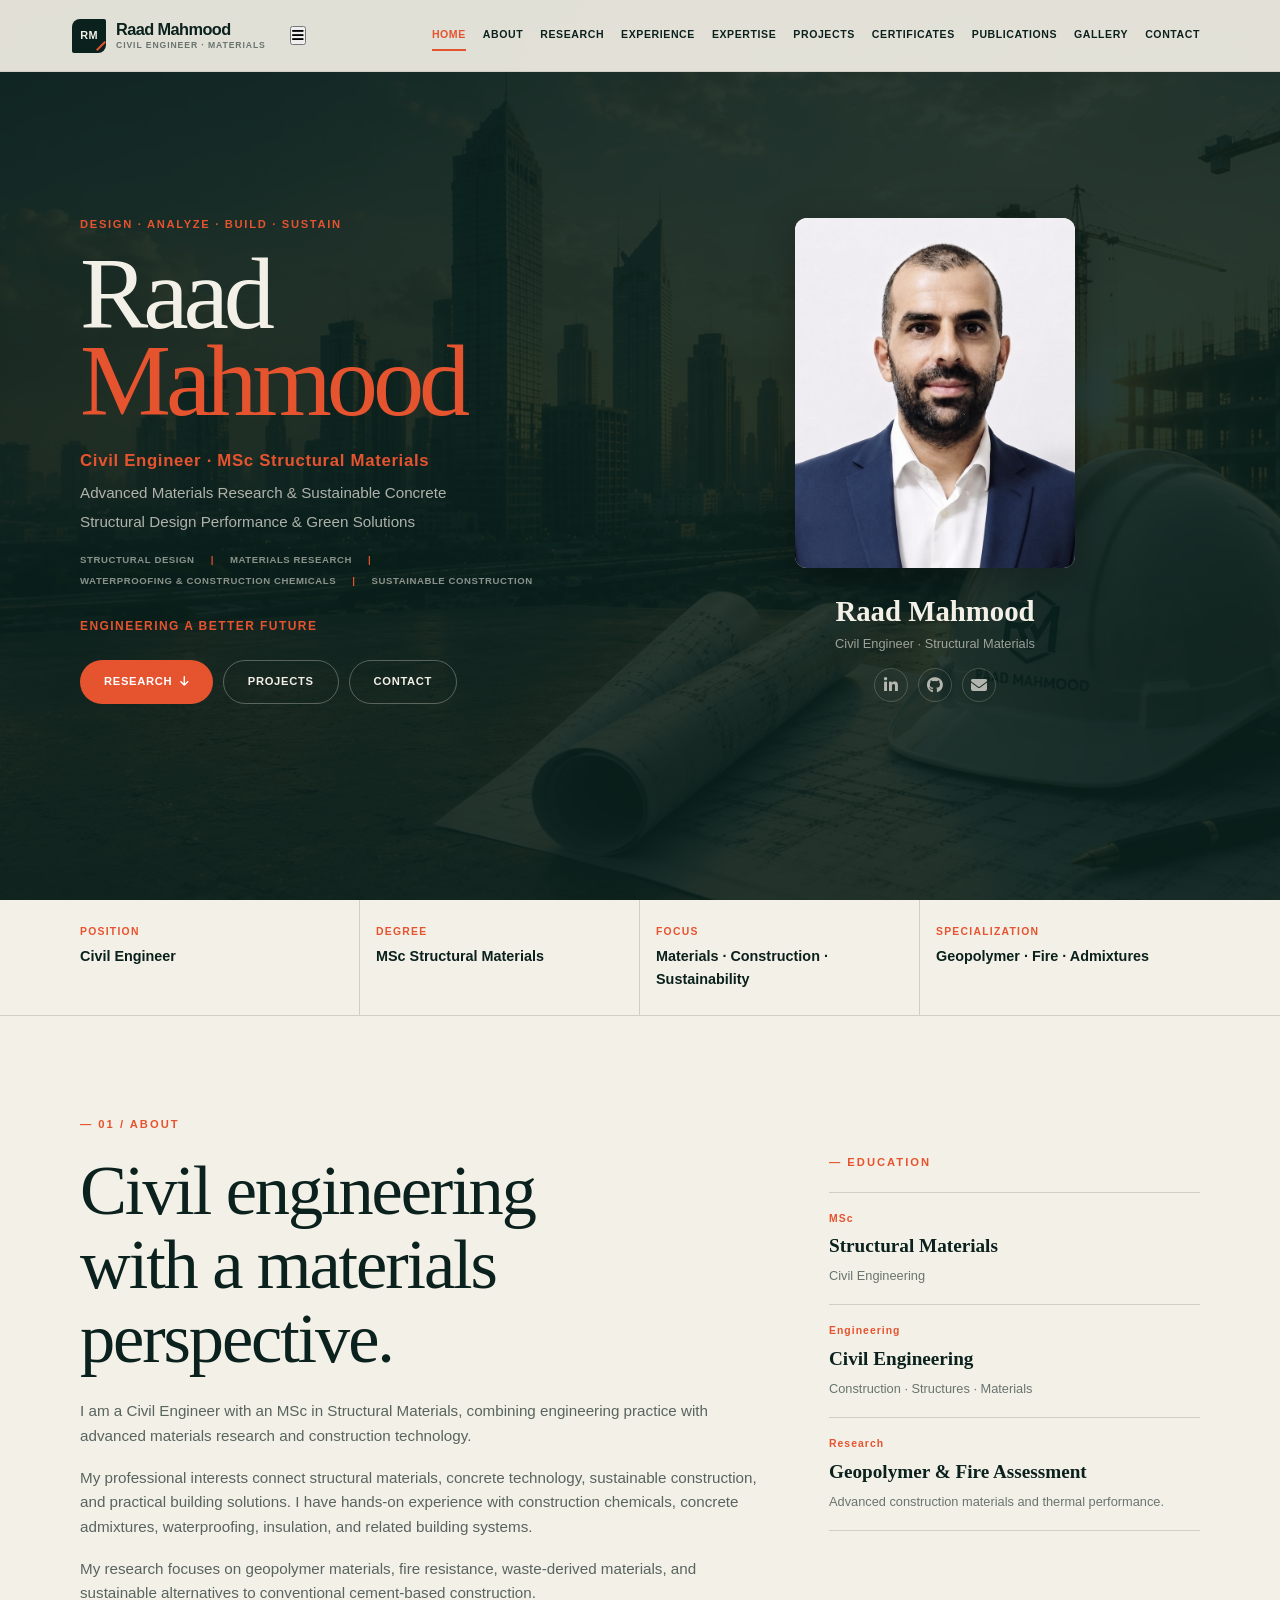
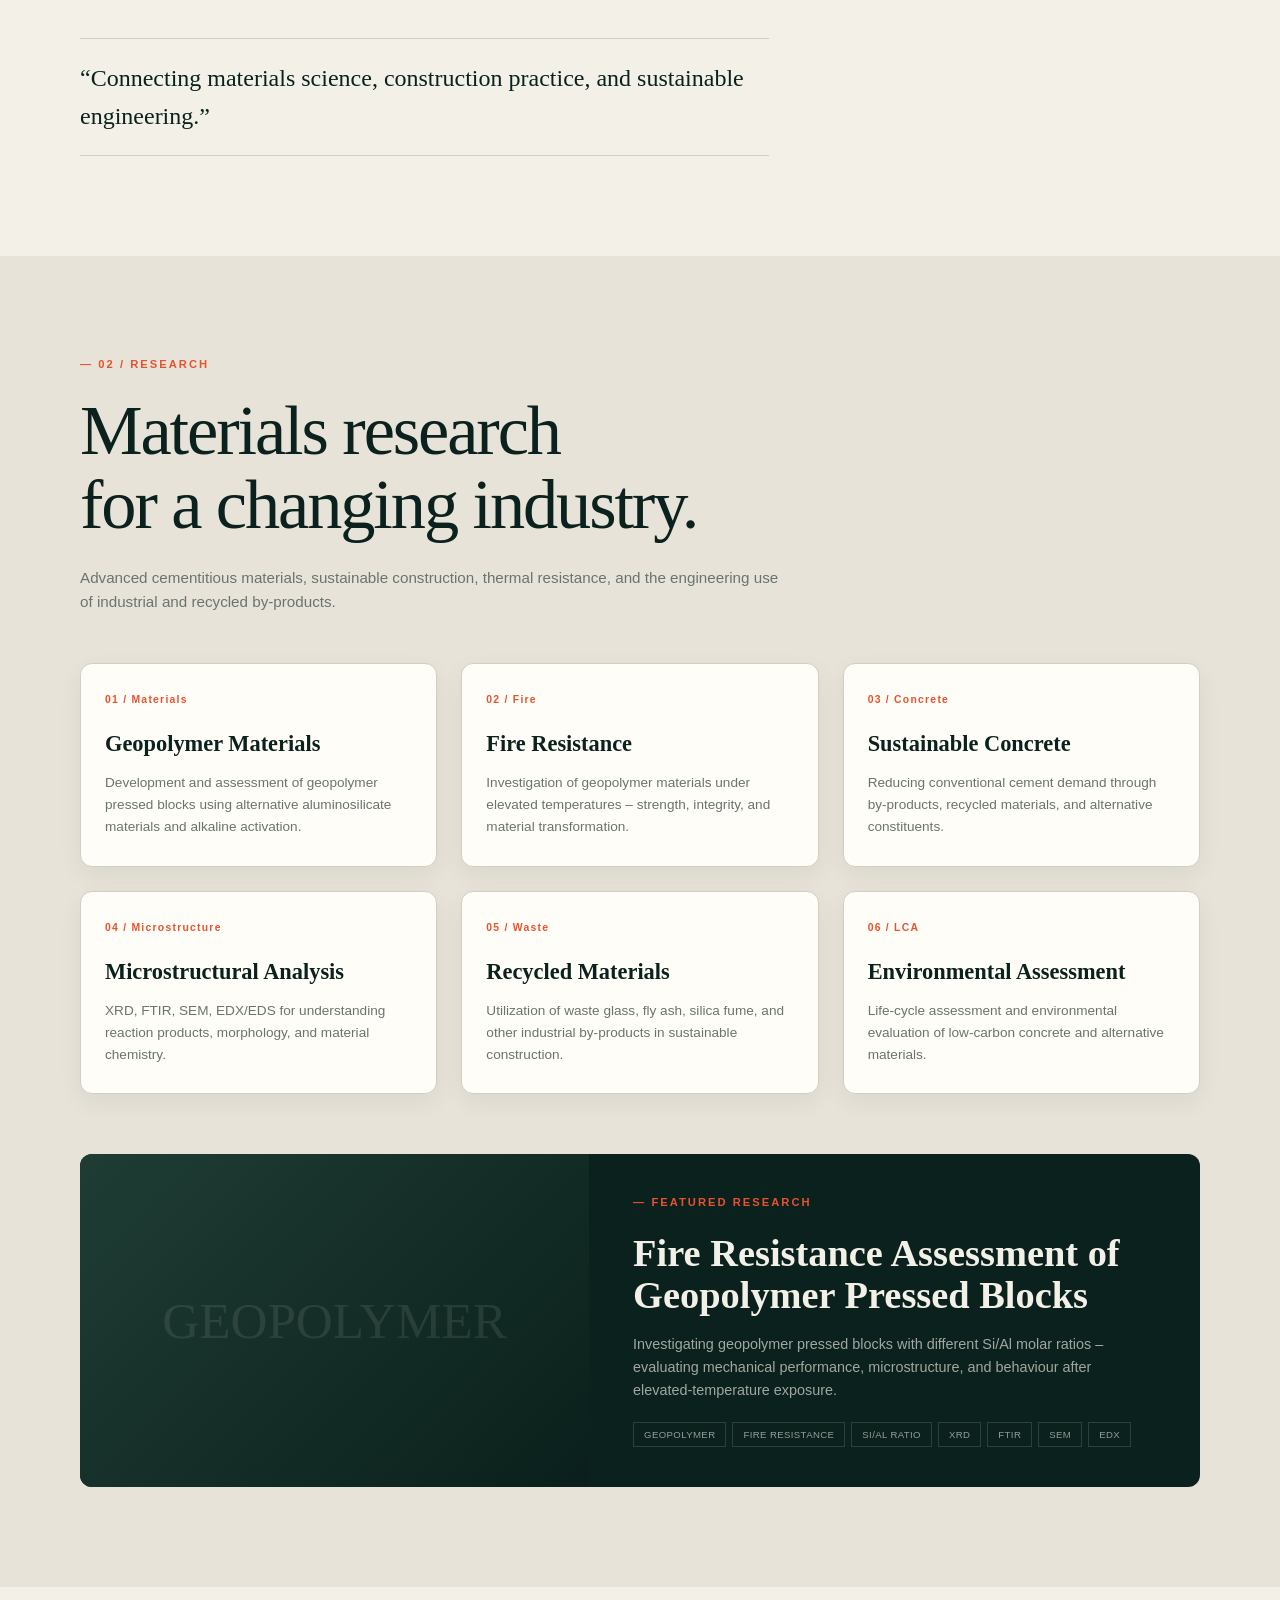
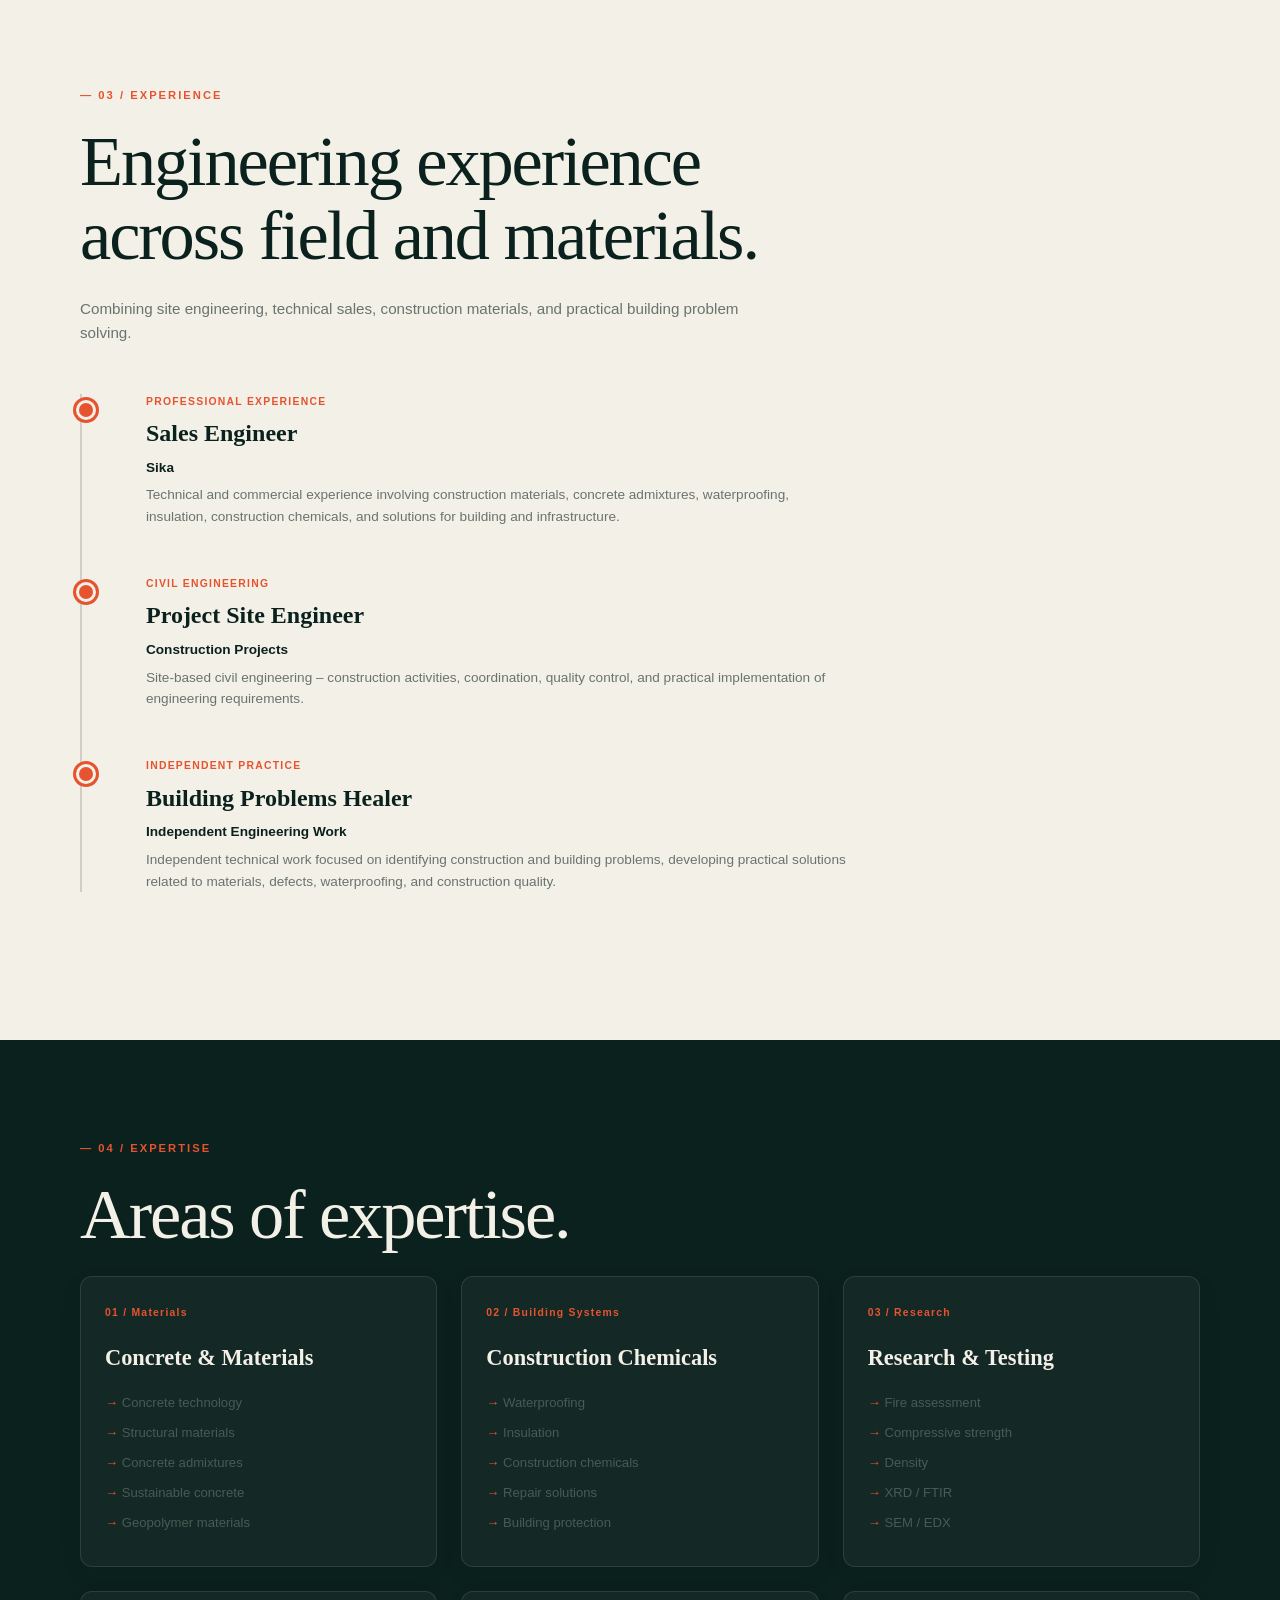
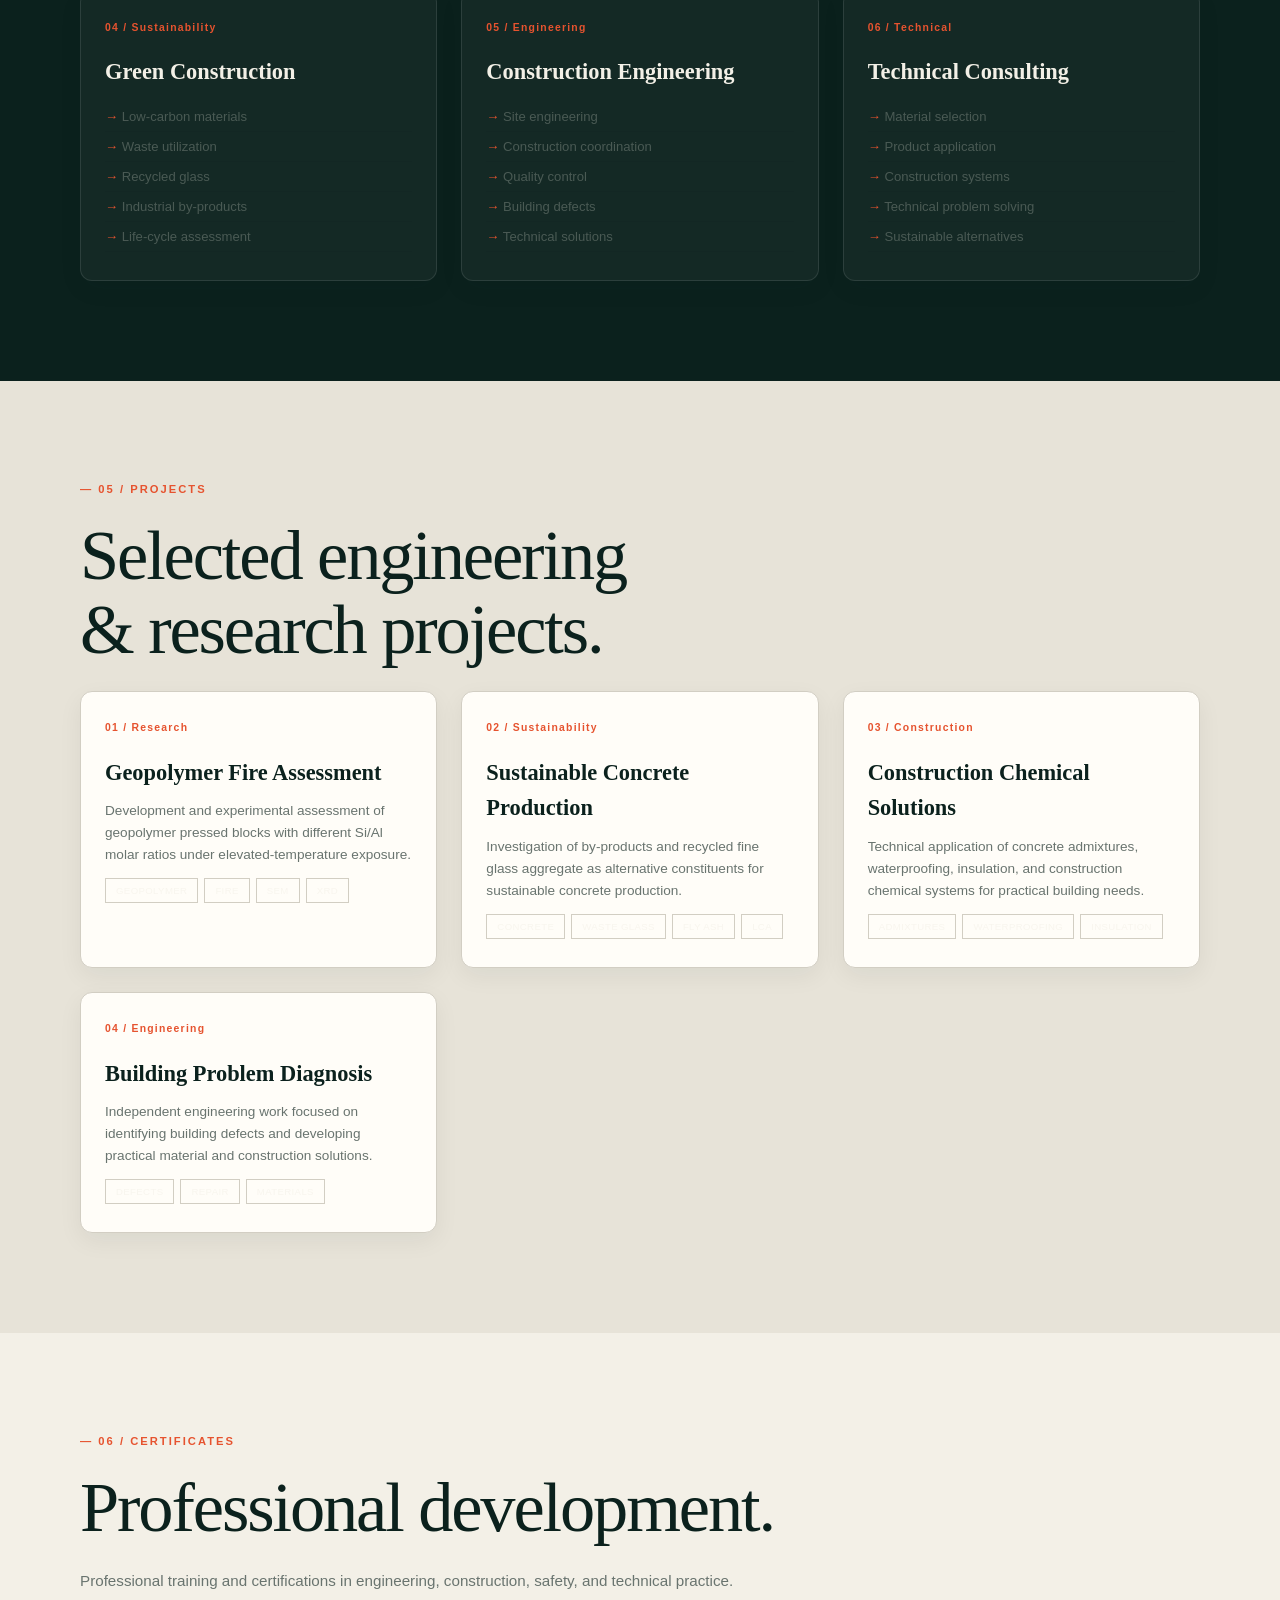
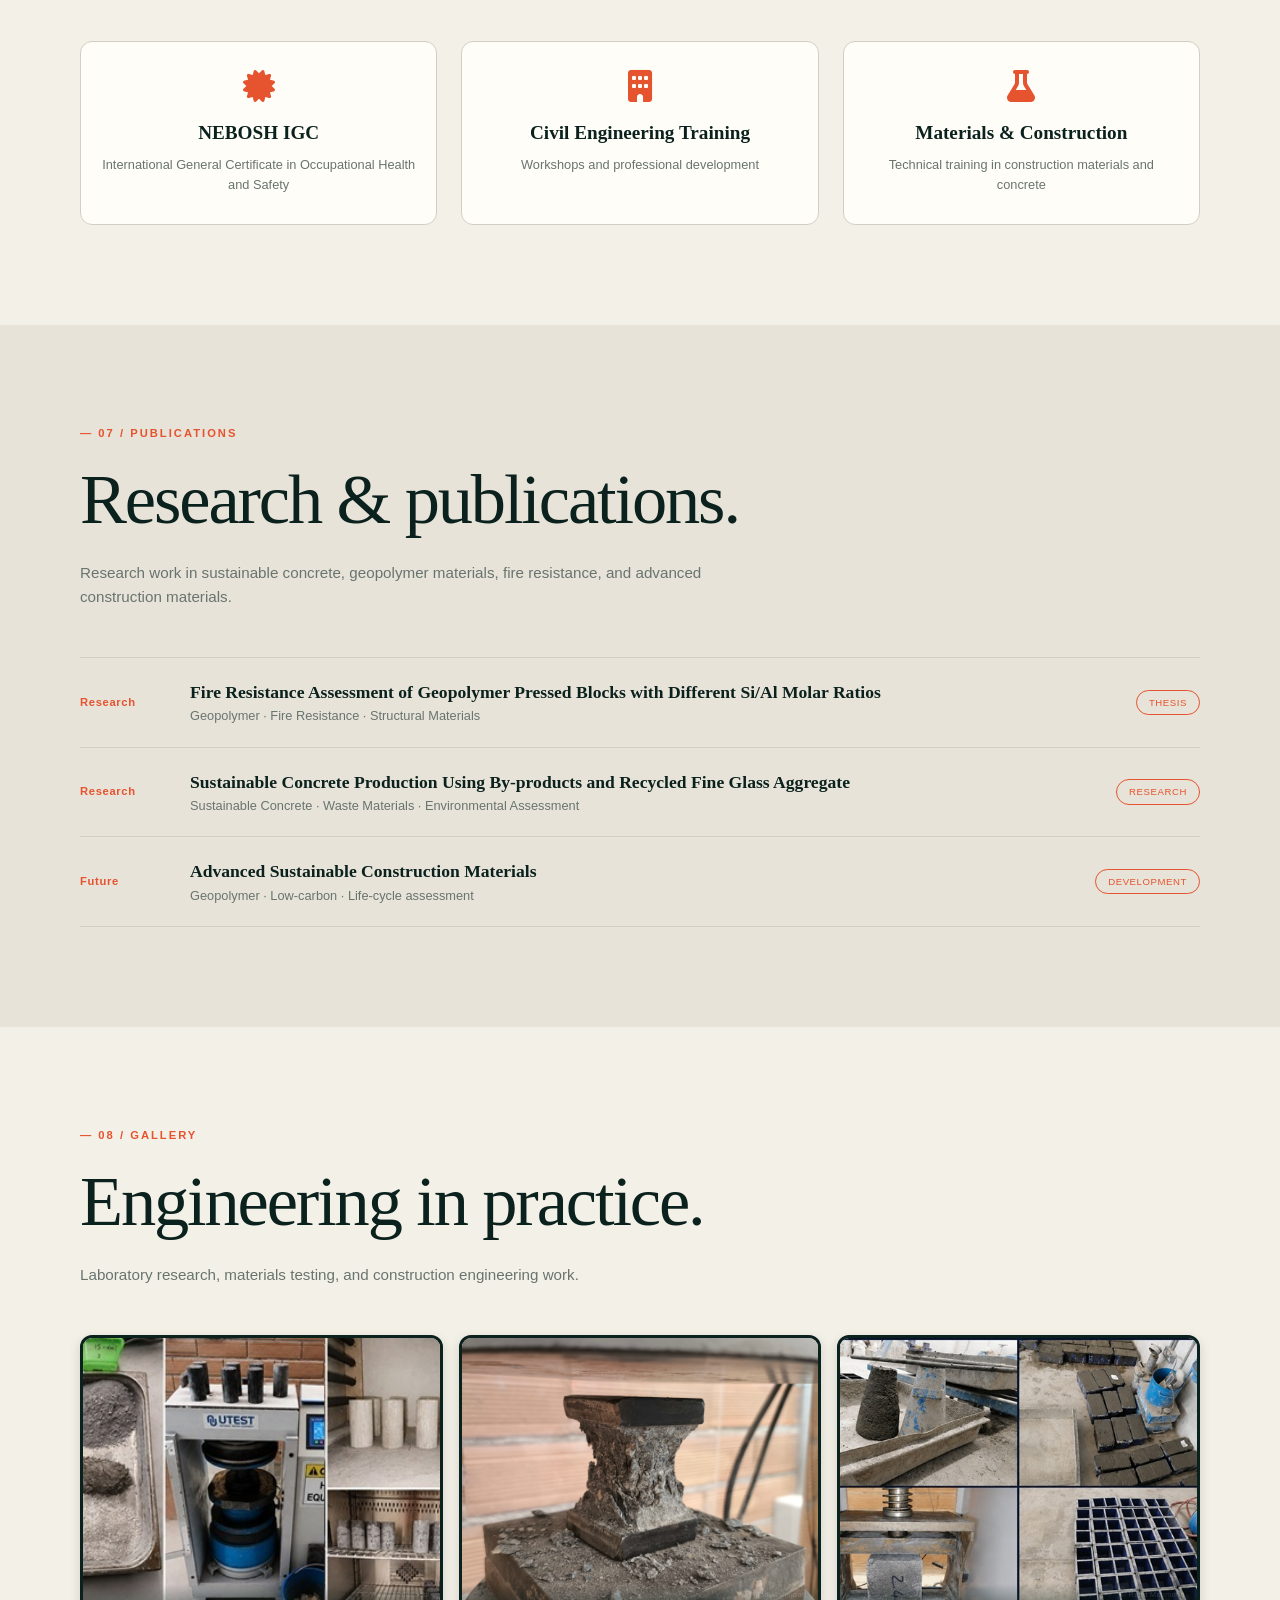
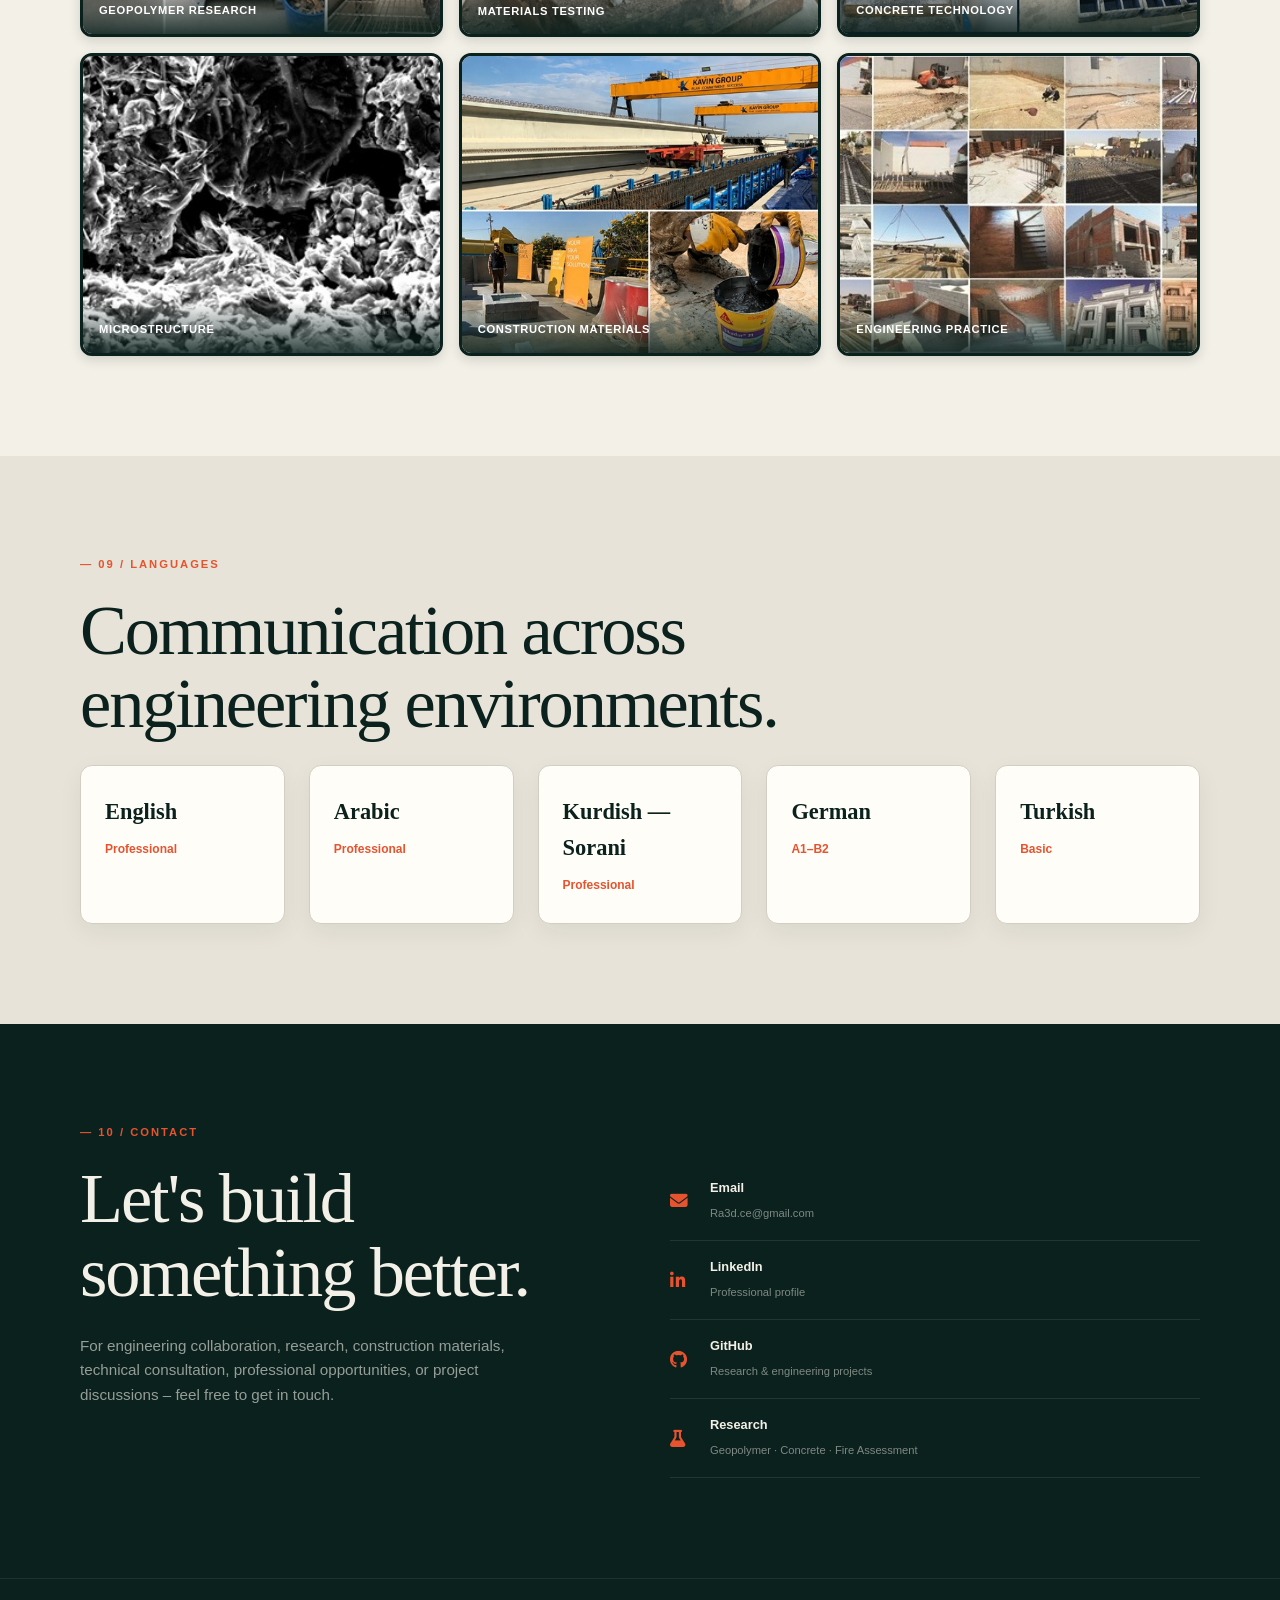
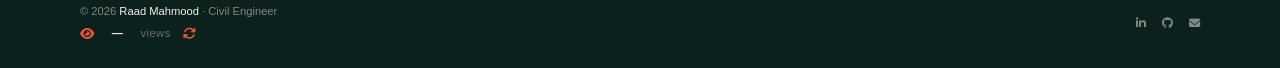
==== index.html @ 9ce0f965 "Update index.html" ====
<!DOCTYPE html>
<html lang="en">
<head>
    <meta charset="UTF-8" />
    <meta name="viewport" content="width=device-width, initial-scale=1.0" />
    <title>Raad Mahmood · Civil Engineer & Materials Specialist</title>
    <meta name="description" content="Raad Mahmood – Civil Engineer, MSc Structural Materials, specialising in geopolymer fire assessment, concrete admixtures, waterproofing, insulation, construction chemicals, and sustainable concrete." />
    <link rel="stylesheet" href="https://cdnjs.cloudflare.com/ajax/libs/font-awesome/6.5.2/css/all.min.css" />

    <style>
        /* ===== VARIABLES (same palette) ===== */
        :root {
            --cream: #f3f0e7;
            --cream-dark: #e7e3d8;
            --green: #0b211d;
            --green-light: #15322c;
            --orange: #e6532f;
            --orange-dark: #c94122;
            --black: #17221f;
            --muted: #69746f;
            --line: #d2cec3;
            --white: #fffdf8;
            --max-width: 1120px;
            --radius: 12px;
            --shadow: 0 8px 24px rgba(11, 33, 29, 0.06);
        }

        /* ===== RESET & BASE ===== */
        * {
            margin: 0;
            padding: 0;
            box-sizing: border-box;
        }
        html {
            scroll-behavior: smooth;
        }
        body {
            font-family: "Century Gothic", "Trebuchet MS", Arial, sans-serif;
            background: var(--cream);
            color: var(--black);
            line-height: 1.6;
        }
        a {
            color: inherit;
            text-decoration: none;
        }
        img {
            max-width: 100%;
            display: block;
        }
        ::selection {
            background: var(--orange);
            color: white;
        }

        .container {
            width: min(var(--max-width), calc(100% - 40px));
            margin: 0 auto;
        }

        /* ===== IMAGE PROTECTION ===== */
        img {
            -webkit-user-drag: none;
            user-drag: none;
            -webkit-user-select: none;
            user-select: none;
            pointer-events: none;
        }

        .gallery-item img,
        .profile-image img,
        .hero::after {
            pointer-events: none;
            -webkit-user-drag: none;
            user-drag: none;
        }

        /* Subtle copyright watermark on gallery images */
        .gallery-item::after {
            content: "© Raad Mahmood";
            position: absolute;
            bottom: 34px;
            right: 12px;
            font-size: 0.45rem;
            color: rgba(255, 255, 255, 0.25);
            pointer-events: none;
            letter-spacing: 0.06em;
            text-shadow: 0 1px 4px rgba(0, 0, 0, 0.3);
            opacity: 0.6;
            z-index: 2;
        }

        /* ===== HEADER ===== */
        header {
            position: fixed;
            top: 0;
            left: 0;
            right: 0;
            height: 72px;
            background: rgba(243, 240, 231, 0.92);
            backdrop-filter: blur(12px);
            border-bottom: 1px solid var(--line);
            z-index: 1000;
            display: flex;
            align-items: center;
        }
        .nav {
            display: flex;
            align-items: center;
            justify-content: space-between;
        }
        /* ===== HEADER BRAND ===== */
        .logo {
            display: flex;
            align-items: center;
            gap: 10px;
            flex: 0 0 210px;
            width: 210px;
            transform: translateX(-8px);
            font-weight: 700;
            color: var(--green);
        }

        .logo-mark {
            width: 34px;
            height: 34px;
            flex: 0 0 34px;
            background: var(--green);
            color: var(--cream);
            display: flex;
            align-items: center;
            justify-content: center;
            font-size: 0.68rem;
            font-weight: 700;
            letter-spacing: 0.02em;
            border-radius: 8px 2px 8px 2px;
            position: relative;
            overflow: hidden;
        }

        .logo-mark::after {
            content: "";
            position: absolute;
            width: 12px;
            height: 2px;
            background: var(--orange);
            right: -1px;
            bottom: 6px;
            transform: rotate(-45deg);
        }

        .logo-text {
            display: block;
            min-width: 0;
            line-height: 1.15;
        }

        .logo-name {
            font-family: "Century Gothic", "Trebuchet MS", Arial, sans-serif;
            font-size: 1.02rem;
            font-weight: 700;
            letter-spacing: -0.035em;
            white-space: nowrap;
        }

        .logo-role {
            display: block;
            margin-top: 2px;
            font-size: 0.54rem;
            letter-spacing: 0.105em;
            text-transform: uppercase;
            color: var(--muted);
            font-weight: 600;
            white-space: nowrap;
        }

        .nav-links {
            display: flex;
            align-items: center;
            justify-content: flex-end;
            gap: 17px;
            flex: 1;
            min-width: 0;
        }

        .nav-links a {
            font-size: 0.66rem;
            font-weight: 700;
            letter-spacing: 0.055em;
            text-transform: uppercase;
            color: var(--green);
            padding: 6px 0;
            border-bottom: 2px solid transparent;
            transition: color 0.2s, border-color 0.2s;
            white-space: nowrap;
        }

        .nav-links a:hover,
        .nav-links a.active {
            color: var(--orange);
            border-bottom-color: var(--orange);
        }

        @media (max-width: 1100px) and (min-width: 921px) {
            .logo {
                flex-basis: 185px;
                width: 185px;
            }

            .nav-links {
                gap: 13px;
            }

            .nav-links a {
                font-size: 0.60rem;
                letter-spacing: 0.045em;
            }
        }

        /* ===== SECTIONS ===== */
        section {
            padding: 100px 0;
        }
        .section-label {
            color: var(--orange);
            font-size: 0.7rem;
            font-weight: 700;
            letter-spacing: 0.18em;
            text-transform: uppercase;
            margin-bottom: 20px;
        }
        .section-label::before {
            content: "— ";
        }
        .section-title {
            font-family: Georgia, "Times New Roman", serif;
            font-size: clamp(2.8rem, 5.5vw, 5.2rem);
            line-height: 1.05;
            letter-spacing: -0.03em;
            font-weight: 500;
            color: var(--green);
            margin-bottom: 24px;
        }
        .section-description {
            max-width: 700px;
            color: var(--muted);
            font-size: 0.95rem;
            margin-bottom: 48px;
        }

        /* ===== HERO ===== */
        .hero {
            min-height: 100vh;
            padding-top: 120px;
            background: var(--green);
            color: var(--cream);
            display: flex;
            align-items: center;
            position: relative;
            overflow: hidden;
        }
        .hero::after {
            content: "";
            position: absolute;
            inset: 0;
            background: url('images/hero-bg.jpg') center/cover no-repeat;
            opacity: 0.12;
            pointer-events: none;
        }
        .hero-grid {
            display: grid;
            grid-template-columns: 1fr 1fr;
            gap: 60px;
            align-items: center;
            position: relative;
            z-index: 2;
        }
        .hero-content h1 {
            font-family: Georgia, "Times New Roman", serif;
            font-size: clamp(3.6rem, 8vw, 7.2rem);
            line-height: 0.9;
            letter-spacing: -0.05em;
            font-weight: 500;
            color: var(--cream);
            margin-bottom: 24px;
        }
        .hero-content h1 span {
            color: var(--orange);
        }
        .hero-sub {
            font-size: 0.8rem;
            font-weight: 700;
            letter-spacing: 0.12em;
            text-transform: uppercase;
            color: var(--orange);
            margin-bottom: 16px;
        }
        .hero-description {
            max-width: 560px;
            color: rgba(243, 240, 231, 0.7);
            font-size: 0.95rem;
            margin-bottom: 32px;
        }
        .hero-buttons {
            display: flex;
            flex-wrap: wrap;
            gap: 10px;
        }
        .btn {
            display: inline-flex;
            align-items: center;
            gap: 8px;
            padding: 12px 24px;
            font-size: 0.7rem;
            font-weight: 700;
            letter-spacing: 0.06em;
            text-transform: uppercase;
            border-radius: 40px;
            transition: 0.25s;
            cursor: pointer;
        }
        .btn-primary {
            background: var(--orange);
            color: white;
        }
        .btn-primary:hover {
            background: var(--orange-dark);
            transform: translateY(-3px);
        }
        .btn-outline {
            border: 1px solid rgba(243, 240, 231, 0.3);
            color: var(--cream);
        }
        .btn-outline:hover {
            border-color: var(--orange);
            color: var(--orange);
        }

        .hero-profile {
            display: flex;
            flex-direction: column;
            align-items: center;
            text-align: center;
        }
        .profile-image {
            width: 100%;
            max-width: 280px;
            aspect-ratio: 4 / 5;
            background: var(--cream-dark);
            border-radius: var(--radius);
            overflow: hidden;
            margin-bottom: 20px;
            box-shadow: 0 12px 40px rgba(0, 0, 0, 0.3);
        }
        .profile-image img {
            width: 100%;
            height: 100%;
            object-fit: cover;
            filter: grayscale(40%);
            transition: 0.4s;
        }
        .profile-image img:hover {
            filter: grayscale(0%);
        }
        .hero-profile h3 {
            font-family: Georgia, "Times New Roman", serif;
            font-size: 1.8rem;
            color: var(--cream);
        }
        .hero-profile p {
            color: rgba(243, 240, 231, 0.6);
            font-size: 0.8rem;
        }
        .social-icons {
            display: flex;
            gap: 10px;
            margin-top: 14px;
        }
        .social-icons a {
            display: flex;
            align-items: center;
            justify-content: center;
            width: 34px;
            height: 34px;
            border: 1px solid rgba(243, 240, 231, 0.2);
            border-radius: 50%;
            color: rgba(243, 240, 231, 0.7);
            transition: 0.2s;
        }
        .social-icons a:hover {
            border-color: var(--orange);
            color: var(--orange);
        }

        /* ===== INFO STRIP ===== */
        .info-strip {
            padding: 0;
            background: var(--cream);
            border-bottom: 1px solid var(--line);
        }
        .info-grid {
            display: grid;
            grid-template-columns: repeat(4, 1fr);
        }
        .info-item {
            padding: 24px 16px;
            border-right: 1px solid var(--line);
        }
        .info-item:last-child {
            border-right: none;
        }
        .info-item:first-child {
            padding-left: 0;
        }
        .info-label {
            color: var(--orange);
            font-size: 0.65rem;
            font-weight: 700;
            letter-spacing: 0.12em;
            text-transform: uppercase;
            margin-bottom: 4px;
        }
        .info-value {
            font-weight: 600;
            font-size: 0.9rem;
            color: var(--green);
        }

        /* ===== ABOUT ===== */
        #about {
            background: var(--cream);
        }
        .about-grid {
            display: grid;
            grid-template-columns: 1.3fr 0.7fr;
            gap: 60px;
        }
        .about-text p {
            color: #58645f;
            font-size: 0.95rem;
            margin-bottom: 18px;
        }
        .about-highlight {
            margin-top: 32px;
            padding: 20px 0;
            border-top: 1px solid var(--line);
            border-bottom: 1px solid var(--line);
            font-family: Georgia, "Times New Roman", serif;
            font-size: 1.5rem;
            color: var(--green);
        }
        .education-item {
            padding: 18px 0;
            border-top: 1px solid var(--line);
        }
        .education-item:last-child {
            border-bottom: 1px solid var(--line);
        }
        .education-year {
            color: var(--orange);
            font-size: 0.65rem;
            font-weight: 700;
            letter-spacing: 0.1em;
        }
        .education-item h3 {
            font-family: Georgia, "Times New Roman", serif;
            color: var(--green);
            font-size: 1.2rem;
            margin: 4px 0;
        }
        .education-item p {
            color: var(--muted);
            font-size: 0.8rem;
        }

        /* ===== CARDS (for research, expertise, etc.) ===== */
        .card-grid {
            display: grid;
            grid-template-columns: repeat(auto-fit, minmax(280px, 1fr));
            gap: 24px;
        }
        .card {
            background: var(--white);
            border-radius: var(--radius);
            padding: 28px 24px;
            border: 1px solid var(--line);
            transition: 0.25s;
            box-shadow: var(--shadow);
        }
        .card:hover {
            transform: translateY(-6px);
            box-shadow: 0 16px 40px rgba(11, 33, 29, 0.08);
        }
        .card .number {
            color: var(--orange);
            font-size: 0.65rem;
            font-weight: 700;
            letter-spacing: 0.12em;
            margin-bottom: 18px;
        }
        .card h3 {
            font-family: Georgia, "Times New Roman", serif;
            color: var(--green);
            font-size: 1.4rem;
            margin-bottom: 10px;
        }
        .card p {
            color: var(--muted);
            font-size: 0.85rem;
        }
        .card ul {
            list-style: none;
            padding: 0;
            margin-top: 12px;
        }
        .card ul li {
            padding: 4px 0;
            border-bottom: 1px solid rgba(0, 0, 0, 0.04);
            font-size: 0.82rem;
            color: #4a5a54;
        }
        .card ul li::before {
            content: "→ ";
            color: var(--orange);
        }

        /* ===== FEATURED RESEARCH (wide card) ===== */
        .featured {
            margin-top: 60px;
            display: grid;
            grid-template-columns: 1fr 1.2fr;
            background: var(--green);
            border-radius: var(--radius);
            overflow: hidden;
            color: var(--cream);
        }
        .featured-visual {
            min-height: 300px;
            background: linear-gradient(135deg, #1f3d34, #0a1f1b);
            display: flex;
            align-items: center;
            justify-content: center;
            font-family: Georgia, "Times New Roman", serif;
            font-size: clamp(2rem, 4vw, 4rem);
            color: rgba(243, 240, 231, 0.1);
        }
        .featured-content {
            padding: 40px 44px;
        }
        .featured-content .section-label {
            color: var(--orange);
        }
        .featured-content h3 {
            font-family: Georgia, "Times New Roman", serif;
            font-size: clamp(1.8rem, 3vw, 2.8rem);
            line-height: 1.1;
            color: var(--cream);
            margin-bottom: 16px;
        }
        .featured-content p {
            color: rgba(243, 240, 231, 0.65);
            font-size: 0.9rem;
            margin-bottom: 20px;
        }
        .tags {
            display: flex;
            flex-wrap: wrap;
            gap: 6px;
        }
        .tag {
            border: 1px solid rgba(243, 240, 231, 0.15);
            padding: 4px 10px;
            font-size: 0.6rem;
            text-transform: uppercase;
            letter-spacing: 0.04em;
            color: rgba(243, 240, 231, 0.6);
        }

        /* ===== TIMELINE ===== */
        .timeline {
            position: relative;
            margin-top: 40px;
            border-left: 2px solid var(--line);
            padding-left: 40px;
        }
        .timeline-item {
            position: relative;
            margin-bottom: 48px;
            padding-left: 24px;
        }
        .timeline-item::before {
            content: "";
            position: absolute;
            left: -46px;
            top: 6px;
            width: 14px;
            height: 14px;
            border-radius: 50%;
            background: var(--orange);
            border: 3px solid var(--cream);
            box-shadow: 0 0 0 3px var(--orange);
        }
        .timeline-date {
            color: var(--orange);
            font-size: 0.65rem;
            font-weight: 700;
            letter-spacing: 0.12em;
            text-transform: uppercase;
        }
        .timeline-item h3 {
            font-family: Georgia, "Times New Roman", serif;
            color: var(--green);
            font-size: 1.5rem;
            margin: 4px 0;
        }
        .timeline-company {
            font-weight: 600;
            color: var(--green);
            font-size: 0.85rem;
            margin-bottom: 6px;
        }
        .timeline-item p {
            max-width: 700px;
            color: var(--muted);
            font-size: 0.85rem;
        }

        /* ===== GALLERY ===== */
        .gallery-grid {
            display: grid;
            grid-template-columns: repeat(3, 1fr);
            gap: 16px;
        }
        .gallery-item {
            aspect-ratio: 1.2;
            background: var(--cream-dark);
            position: relative;
            overflow: hidden;
            border: 3px solid var(--green);
            border-radius: var(--radius);
            box-shadow: 0 4px 12px rgba(11, 33, 29, 0.15);
        }
        .gallery-item img {
            width: 100%;
            height: 100%;
            object-fit: cover;
            transition: 0.3s;
        }
        .gallery-item img:hover {
            transform: scale(1.03);
        }
        .gallery-label {
            position: absolute;
            bottom: 0;
            left: 0;
            right: 0;
            padding: 18px 16px 14px 16px;
            background: linear-gradient(to top, rgba(11, 33, 29, 0.85) 0%, transparent 100%);
            font-size: 0.7rem;
            font-weight: 700;
            text-transform: uppercase;
            letter-spacing: 0.06em;
            color: white;
            pointer-events: none;
            z-index: 1;
        }

        /* ===== CERTIFICATES ===== */
        .cert-grid {
            display: grid;
            grid-template-columns: repeat(auto-fit, minmax(240px, 1fr));
            gap: 24px;
        }
        .cert-item {
            background: var(--white);
            padding: 28px 20px;
            border-radius: var(--radius);
            border: 1px solid var(--line);
            text-align: center;
            transition: 0.25s;
        }
        .cert-item:hover {
            transform: translateY(-4px);
            box-shadow: var(--shadow);
        }
        .cert-item i {
            font-size: 2rem;
            color: var(--orange);
            margin-bottom: 16px;
        }
        .cert-item h4 {
            font-family: Georgia, "Times New Roman", serif;
            color: var(--green);
            font-size: 1.2rem;
            margin-bottom: 6px;
        }
        .cert-item p {
            color: var(--muted);
            font-size: 0.8rem;
        }

        /* ===== PUBLICATIONS ===== */
        .pub-list {
            border-top: 1px solid var(--line);
        }
        .pub-item {
            display: grid;
            grid-template-columns: 90px 1fr auto;
            gap: 20px;
            align-items: center;
            padding: 20px 0;
            border-bottom: 1px solid var(--line);
        }
        .pub-item .year {
            color: var(--orange);
            font-weight: 700;
            font-size: 0.7rem;
            letter-spacing: 0.06em;
        }
        .pub-item h4 {
            font-family: Georgia, "Times New Roman", serif;
            color: var(--green);
            font-size: 1.1rem;
        }
        .pub-item p {
            color: var(--muted);
            font-size: 0.8rem;
        }
        .pub-status {
            border: 1px solid var(--orange);
            padding: 4px 12px;
            font-size: 0.6rem;
            text-transform: uppercase;
            letter-spacing: 0.06em;
            color: var(--orange);
            border-radius: 30px;
        }

        /* ===== CONTACT ===== */
        #contact {
            background: var(--green);
            color: var(--cream);
        }
        #contact .section-title {
            color: var(--cream);
        }
        .contact-grid {
            display: grid;
            grid-template-columns: 1fr 1fr;
            gap: 60px;
        }
        .contact-intro {
            color: rgba(243, 240, 231, 0.6);
            font-size: 0.95rem;
            max-width: 480px;
        }
        .contact-link {
            display: flex;
            align-items: center;
            gap: 16px;
            padding: 16px 0;
            border-bottom: 1px solid rgba(243, 240, 231, 0.1);
            transition: 0.2s;
        }
        .contact-link:hover {
            transform: translateX(6px);
            border-color: var(--orange);
        }
        .contact-link i {
            color: var(--orange);
            width: 24px;
            font-size: 1.1rem;
        }
        .contact-link strong {
            display: block;
            color: var(--cream);
            font-size: 0.8rem;
        }
        .contact-link span {
            color: rgba(243, 240, 231, 0.5);
            font-size: 0.7rem;
        }

        /* ===== FOOTER ===== */
        footer {
            background: var(--green);
            border-top: 1px solid rgba(243, 240, 231, 0.08);
            padding: 24px 0;
            color: rgba(243, 240, 231, 0.5);
            font-size: 0.7rem;
        }
        .footer-inner {
            display: flex;
            justify-content: space-between;
            align-items: center;
            flex-wrap: wrap;
            gap: 12px;
        }
        .footer-name {
            color: var(--cream);
        }
        .footer-socials {
            display: flex;
            gap: 16px;
        }
        .footer-socials a {
            transition: 0.2s;
        }
        .footer-socials a:hover {
            color: var(--orange);
        }

        /* ===== VISITOR COUNTER ===== */
        .visitor-counter {
            display: inline-flex;
            align-items: center;
            gap: 8px;
            font-size: 0.7rem;
            color: rgba(243, 240, 231, 0.4);
            letter-spacing: 0.04em;
            margin-top: 4px;
        }
        .visitor-counter i {
            color: var(--orange);
            font-size: 0.8rem;
        }
        .visitor-counter .count {
            color: var(--cream);
            font-weight: 600;
            min-width: 30px;
            display: inline-block;
            text-align: center;
        }
        .visitor-counter .refresh-btn {
            background: none;
            border: none;
            color: rgba(243, 240, 231, 0.3);
            cursor: pointer;
            font-size: 0.65rem;
            transition: 0.2s;
            padding: 0 4px;
        }
        .visitor-counter .refresh-btn:hover {
            color: var(--orange);
            transform: rotate(180deg);
        }

        /* ===== RESPONSIVE ===== */
        @media (max-width: 920px) {
            .hero-grid {
                grid-template-columns: 1fr;
                text-align: center;
            }
            .hero-content .hero-description {
                margin-left: auto;
                margin-right: auto;
            }
            .hero-buttons {
                justify-content: center;
            }
            .hero-profile {
                order: -1;
            }
            .profile-image {
                max-width: 200px;
                margin-left: auto;
                margin-right: auto;
            }
            .about-grid,
            .contact-grid,
            .featured {
                grid-template-columns: 1fr;
            }
            .featured-visual {
                min-height: 180px;
            }
            .info-grid {
                grid-template-columns: 1fr 1fr;
            }
            .info-item {
                border-bottom: 1px solid var(--line);
            }
            .gallery-grid {
                grid-template-columns: 1fr 1fr;
            }
            .pub-item {
                grid-template-columns: 1fr;
                gap: 6px;
            }
            .nav-links {
                display: none;
                position: absolute;
                top: 72px;
                left: 20px;
                right: 20px;
                flex-direction: column;
                background: var(--cream);
                padding: 20px;
                border: 1px solid var(--line);
                border-radius: var(--radius);
                box-shadow: var(--shadow);
            }
            .nav-links.show {
                display: flex;
            }
            .menu-btn {
                display: block;
            }
            .footer-inner {
                flex-direction: column;
                text-align: center;
            }
        }

        @media (max-width: 700px) {
            .logo {
                flex-basis: auto;
                width: auto;
                transform: translateX(-4px);
            }

            .logo-mark {
                width: 34px;
                height: 34px;
                flex-basis: 34px;
            }

            .logo-name {
                font-size: 0.92rem;
                font-weight: 700;
            }

            .logo-role {
                font-size: 0.50rem;
            }
        }

        @media (max-width: 560px) {
            section {
                padding: 60px 0;
            }
            .info-grid {
                grid-template-columns: 1fr;
            }
            .gallery-grid {
                grid-template-columns: 1fr;
                gap: 12px;
            }
            .footer-inner {
                flex-direction: column;
                gap: 12px;
            }
        }

        /* ===== REVEAL ANIMATION ===== */
        .reveal {
            opacity: 0;
            transform: translateY(28px);
            transition: opacity 0.7s ease, transform 0.7s ease;
        }
        .reveal.active {
            opacity: 1;
            transform: translateY(0);
        }
    </style>
</head>

<body>

    <!-- ===== HEADER ===== -->
    <header>
        <div class="container nav">
            <a href="#home" class="logo">
                <div class="logo-mark">RM</div>
                <div class="logo-text">
                    <div class="logo-name">Raad Mahmood</div>
                    <span class="logo-role">Civil Engineer · Materials</span>
                </div>
            </a>
            <button class="menu-btn" onclick="toggleMenu()"><i class="fas fa-bars"></i></button>
            <div class="nav-links" id="navLinks">
                <a href="#home">Home</a>
                <a href="#about">About</a>
                <a href="#research">Research</a>
                <a href="#experience">Experience</a>
                <a href="#expertise">Expertise</a>
                <a href="#projects">Projects</a>
                <a href="#certificates">Certificates</a>
                <a href="#publications">Publications</a>
                <a href="#gallery">Gallery</a>
                <a href="#contact">Contact</a>
            </div>
        </div>
    </header>

    <!-- ===== HERO ===== -->
    <section class="hero" id="home">
        <div class="container hero-grid">
            <!-- ===== UPDATED HERO CONTENT ===== -->
            <div class="hero-content reveal">
                <!-- Tagline -->
                <div class="hero-sub" style="letter-spacing: 0.15em; font-size: 0.7rem;">
                    DESIGN · ANALYZE · BUILD · SUSTAIN
                </div>

                <!-- Name -->
                <h1 style="font-size: clamp(3.8rem, 8vw, 7.5rem); line-height: 0.85;">
                    Raad <br /><span>Mahmood</span>
                </h1>

                <!-- Title -->
                <p style="font-size: 1.05rem; font-weight: 600; color: var(--orange); letter-spacing: 0.04em; margin: 12px 0 6px;">
                    Civil Engineer · MSc Structural Materials
                </p>

                <!-- Two-line Description -->
                <p class="hero-description" style="max-width: 600px; margin-bottom: 4px; font-size: 0.95rem;">
                    Advanced Materials Research &amp; Sustainable Concrete
                </p>
                <p class="hero-description" style="max-width: 600px; margin-bottom: 18px; font-size: 0.95rem;">
                    Structural Design Performance &amp; Green Solutions
                </p>

                <!-- Four Pillars (styled as inline tags) -->
                <div style="display: flex; flex-wrap: wrap; gap: 6px 16px; margin-bottom: 28px; font-size: 0.6rem; font-weight: 600; letter-spacing: 0.06em; text-transform: uppercase; color: rgba(243,240,231,0.55);">
                    <span>Structural Design</span>
                    <span style="color: var(--orange);">|</span>
                    <span>Materials Research</span>
                    <span style="color: var(--orange);">|</span>
                    <span>Waterproofing &amp; Construction Chemicals</span>
                    <span style="color: var(--orange);">|</span>
                    <span>Sustainable Construction</span>
                </div>

                <!-- Closing Statement -->
                <p style="font-size: 0.75rem; font-weight: 700; letter-spacing: 0.12em; text-transform: uppercase; color: var(--orange); margin-bottom: 24px;">
                    Engineering A Better Future
                </p>

                <!-- Buttons -->
                <div class="hero-buttons">
                    <a href="#research" class="btn btn-primary">Research <i class="fas fa-arrow-down"></i></a>
                    <a href="#projects" class="btn btn-outline">Projects</a>
                    <a href="#contact" class="btn btn-outline">Contact</a>
                </div>
            </div>
            <!-- ===== END HERO CONTENT ===== -->

            <div class="hero-profile reveal">
                <div class="profile-image">
                    <img src="images/profile.jpg" alt="Raad Mahmood" />
                </div>
                <h3>Raad Mahmood</h3>
                <p>Civil Engineer · Structural Materials</p>
                <div class="social-icons">
                    <a href="https://www.linkedin.com/in/raad-mahmood-885242201/" target="_blank"><i class="fab fa-linkedin-in"></i></a>
                    <a href="https://github.com/RaadMSc" target="_blank"><i class="fab fa-github"></i></a>
                    <a href="mailto:Ra3d.ce@gmail.com"><i class="fas fa-envelope"></i></a>
                </div>
            </div>
        </div>
    </section>

    <!-- ===== INFO STRIP ===== -->
    <section class="info-strip">
        <div class="container info-grid">
            <div class="info-item"><div class="info-label">Position</div><div class="info-value">Civil Engineer</div></div>
            <div class="info-item"><div class="info-label">Degree</div><div class="info-value">MSc Structural Materials</div></div>
            <div class="info-item"><div class="info-label">Focus</div><div class="info-value">Materials · Construction · Sustainability</div></div>
            <div class="info-item"><div class="info-label">Specialization</div><div class="info-value">Geopolymer · Fire · Admixtures</div></div>
        </div>
    </section>

    <!-- ===== ABOUT ===== -->
    <section id="about">
        <div class="container">
            <div class="section-label">01 / About</div>
            <div class="about-grid">
                <div class="about-text reveal">
                    <h2 class="section-title">Civil engineering <br />with a materials perspective.</h2>
                    <p>I am a Civil Engineer with an MSc in Structural Materials, combining engineering practice with advanced materials research and construction technology.</p>
                    <p>My professional interests connect structural materials, concrete technology, sustainable construction, and practical building solutions. I have hands‑on experience with construction chemicals, concrete admixtures, waterproofing, insulation, and related building systems.</p>
                    <p>My research focuses on geopolymer materials, fire resistance, waste‑derived materials, and sustainable alternatives to conventional cement‑based construction.</p>
                    <div class="about-highlight">“Connecting materials science, construction practice, and sustainable engineering.”</div>
                </div>
                <div class="reveal">
                    <div class="section-label">Education</div>
                    <div class="education-item"><div class="education-year">MSc</div><h3>Structural Materials</h3><p>Civil Engineering</p></div>
                    <div class="education-item"><div class="education-year">Engineering</div><h3>Civil Engineering</h3><p>Construction · Structures · Materials</p></div>
                    <div class="education-item"><div class="education-year">Research</div><h3>Geopolymer &amp; Fire Assessment</h3><p>Advanced construction materials and thermal performance.</p></div>
                </div>
            </div>
        </div>
    </section>

    <!-- ===== RESEARCH ===== -->
    <section id="research" style="background:var(--cream-dark);">
        <div class="container">
            <div class="section-label">02 / Research</div>
            <h2 class="section-title">Materials research <br />for a changing industry.</h2>
            <p class="section-description">Advanced cementitious materials, sustainable construction, thermal resistance, and the engineering use of industrial and recycled by‑products.</p>
            <div class="card-grid">
                <div class="card reveal"><div class="number">01 / Materials</div><h3>Geopolymer Materials</h3><p>Development and assessment of geopolymer pressed blocks using alternative aluminosilicate materials and alkaline activation.</p></div>
                <div class="card reveal"><div class="number">02 / Fire</div><h3>Fire Resistance</h3><p>Investigation of geopolymer materials under elevated temperatures – strength, integrity, and material transformation.</p></div>
                <div class="card reveal"><div class="number">03 / Concrete</div><h3>Sustainable Concrete</h3><p>Reducing conventional cement demand through by‑products, recycled materials, and alternative constituents.</p></div>
                <div class="card reveal"><div class="number">04 / Microstructure</div><h3>Microstructural Analysis</h3><p>XRD, FTIR, SEM, EDX/EDS for understanding reaction products, morphology, and material chemistry.</p></div>
                <div class="card reveal"><div class="number">05 / Waste</div><h3>Recycled Materials</h3><p>Utilization of waste glass, fly ash, silica fume, and other industrial by‑products in sustainable construction.</p></div>
                <div class="card reveal"><div class="number">06 / LCA</div><h3>Environmental Assessment</h3><p>Life‑cycle assessment and environmental evaluation of low‑carbon concrete and alternative materials.</p></div>
            </div>

            <!-- Featured Research -->
            <div class="featured reveal">
                <div class="featured-visual">GEOPOLYMER</div>
                <div class="featured-content">
                    <div class="section-label">Featured Research</div>
                    <h3>Fire Resistance Assessment of Geopolymer Pressed Blocks</h3>
                    <p>Investigating geopolymer pressed blocks with different Si/Al molar ratios – evaluating mechanical performance, microstructure, and behaviour after elevated‑temperature exposure.</p>
                    <div class="tags">
                        <span class="tag">Geopolymer</span><span class="tag">Fire Resistance</span><span class="tag">Si/Al Ratio</span>
                        <span class="tag">XRD</span><span class="tag">FTIR</span><span class="tag">SEM</span><span class="tag">EDX</span>
                    </div>
                </div>
            </div>
        </div>
    </section>

    <!-- ===== EXPERIENCE ===== -->
    <section id="experience">
        <div class="container">
            <div class="section-label">03 / Experience</div>
            <h2 class="section-title">Engineering experience <br />across field and materials.</h2>
            <p class="section-description">Combining site engineering, technical sales, construction materials, and practical building problem solving.</p>
            <div class="timeline">
                <div class="timeline-item reveal"><div class="timeline-date">Professional Experience</div><h3>Sales Engineer</h3><div class="timeline-company">Sika</div><p>Technical and commercial experience involving construction materials, concrete admixtures, waterproofing, insulation, construction chemicals, and solutions for building and infrastructure.</p></div>
                <div class="timeline-item reveal"><div class="timeline-date">Civil Engineering</div><h3>Project Site Engineer</h3><div class="timeline-company">Construction Projects</div><p>Site‑based civil engineering – construction activities, coordination, quality control, and practical implementation of engineering requirements.</p></div>
                <div class="timeline-item reveal"><div class="timeline-date">Independent Practice</div><h3>Building Problems Healer</h3><div class="timeline-company">Independent Engineering Work</div><p>Independent technical work focused on identifying construction and building problems, developing practical solutions related to materials, defects, waterproofing, and construction quality.</p></div>
            </div>
        </div>
    </section>

    <!-- ===== EXPERTISE ===== -->
    <section id="expertise" style="background:var(--green); color:var(--cream);">
        <div class="container">
            <div class="section-label" style="color:var(--orange);">04 / Expertise</div>
            <h2 class="section-title" style="color:var(--cream);">Areas of expertise.</h2>
            <div class="card-grid">
                <div class="card" style="background:rgba(255,255,255,0.04); border-color:rgba(255,255,255,0.1); color:var(--cream);">
                    <div class="number" style="color:var(--orange);">01 / Materials</div>
                    <h3 style="color:var(--cream);">Concrete &amp; Materials</h3>
                    <ul><li>Concrete technology</li><li>Structural materials</li><li>Concrete admixtures</li><li>Sustainable concrete</li><li>Geopolymer materials</li></ul>
                </div>
                <div class="card" style="background:rgba(255,255,255,0.04); border-color:rgba(255,255,255,0.1); color:var(--cream);">
                    <div class="number" style="color:var(--orange);">02 / Building Systems</div>
                    <h3 style="color:var(--cream);">Construction Chemicals</h3>
                    <ul><li>Waterproofing</li><li>Insulation</li><li>Construction chemicals</li><li>Repair solutions</li><li>Building protection</li></ul>
                </div>
                <div class="card" style="background:rgba(255,255,255,0.04); border-color:rgba(255,255,255,0.1); color:var(--cream);">
                    <div class="number" style="color:var(--orange);">03 / Research</div>
                    <h3 style="color:var(--cream);">Research &amp; Testing</h3>
                    <ul><li>Fire assessment</li><li>Compressive strength</li><li>Density</li><li>XRD / FTIR</li><li>SEM / EDX</li></ul>
                </div>
                <div class="card" style="background:rgba(255,255,255,0.04); border-color:rgba(255,255,255,0.1); color:var(--cream);">
                    <div class="number" style="color:var(--orange);">04 / Sustainability</div>
                    <h3 style="color:var(--cream);">Green Construction</h3>
                    <ul><li>Low‑carbon materials</li><li>Waste utilization</li><li>Recycled glass</li><li>Industrial by‑products</li><li>Life‑cycle assessment</li></ul>
                </div>
                <div class="card" style="background:rgba(255,255,255,0.04); border-color:rgba(255,255,255,0.1); color:var(--cream);">
                    <div class="number" style="color:var(--orange);">05 / Engineering</div>
                    <h3 style="color:var(--cream);">Construction Engineering</h3>
                    <ul><li>Site engineering</li><li>Construction coordination</li><li>Quality control</li><li>Building defects</li><li>Technical solutions</li></ul>
                </div>
                <div class="card" style="background:rgba(255,255,255,0.04); border-color:rgba(255,255,255,0.1); color:var(--cream);">
                    <div class="number" style="color:var(--orange);">06 / Technical</div>
                    <h3 style="color:var(--cream);">Technical Consulting</h3>
                    <ul><li>Material selection</li><li>Product application</li><li>Construction systems</li><li>Technical problem solving</li><li>Sustainable alternatives</li></ul>
                </div>
            </div>
        </div>
    </section>

    <!-- ===== PROJECTS ===== -->
    <section id="projects" style="background:var(--cream-dark);">
        <div class="container">
            <div class="section-label">05 / Projects</div>
            <h2 class="section-title">Selected engineering <br />&amp; research projects.</h2>
            <div class="card-grid">
                <div class="card reveal"><div class="number">01 / Research</div><h3>Geopolymer Fire Assessment</h3><p>Development and experimental assessment of geopolymer pressed blocks with different Si/Al molar ratios under elevated‑temperature exposure.</p><div class="tags" style="margin-top:12px;"><span class="tag" style="border-color:var(--line);">Geopolymer</span><span class="tag" style="border-color:var(--line);">Fire</span><span class="tag" style="border-color:var(--line);">SEM</span><span class="tag" style="border-color:var(--line);">XRD</span></div></div>
                <div class="card reveal"><div class="number">02 / Sustainability</div><h3>Sustainable Concrete Production</h3><p>Investigation of by‑products and recycled fine glass aggregate as alternative constituents for sustainable concrete production.</p><div class="tags" style="margin-top:12px;"><span class="tag" style="border-color:var(--line);">Concrete</span><span class="tag" style="border-color:var(--line);">Waste Glass</span><span class="tag" style="border-color:var(--line);">Fly Ash</span><span class="tag" style="border-color:var(--line);">LCA</span></div></div>
                <div class="card reveal"><div class="number">03 / Construction</div><h3>Construction Chemical Solutions</h3><p>Technical application of concrete admixtures, waterproofing, insulation, and construction chemical systems for practical building needs.</p><div class="tags" style="margin-top:12px;"><span class="tag" style="border-color:var(--line);">Admixtures</span><span class="tag" style="border-color:var(--line);">Waterproofing</span><span class="tag" style="border-color:var(--line);">Insulation</span></div></div>
                <div class="card reveal"><div class="number">04 / Engineering</div><h3>Building Problem Diagnosis</h3><p>Independent engineering work focused on identifying building defects and developing practical material and construction solutions.</p><div class="tags" style="margin-top:12px;"><span class="tag" style="border-color:var(--line);">Defects</span><span class="tag" style="border-color:var(--line);">Repair</span><span class="tag" style="border-color:var(--line);">Materials</span></div></div>
            </div>
        </div>
    </section>

    <!-- ===== CERTIFICATES ===== -->
    <section id="certificates">
        <div class="container">
            <div class="section-label">06 / Certificates</div>
            <h2 class="section-title">Professional development.</h2>
            <p class="section-description">Professional training and certifications in engineering, construction, safety, and technical practice.</p>
            <div class="cert-grid">
                <div class="cert-item reveal"><i class="fas fa-certificate"></i><h4>NEBOSH IGC</h4><p>International General Certificate in Occupational Health and Safety</p></div>
                <div class="cert-item reveal"><i class="fas fa-building"></i><h4>Civil Engineering Training</h4><p>Workshops and professional development</p></div>
                <div class="cert-item reveal"><i class="fas fa-flask"></i><h4>Materials &amp; Construction</h4><p>Technical training in construction materials and concrete</p></div>
            </div>
        </div>
    </section>

    <!-- ===== PUBLICATIONS ===== -->
    <section id="publications" style="background:var(--cream-dark);">
        <div class="container">
            <div class="section-label">07 / Publications</div>
            <h2 class="section-title">Research &amp; publications.</h2>
            <p class="section-description">Research work in sustainable concrete, geopolymer materials, fire resistance, and advanced construction materials.</p>
            <div class="pub-list">
                <div class="pub-item"><span class="year">Research</span><div><h4>Fire Resistance Assessment of Geopolymer Pressed Blocks with Different Si/Al Molar Ratios</h4><p>Geopolymer · Fire Resistance · Structural Materials</p></div><span class="pub-status">Thesis</span></div>
                <div class="pub-item"><span class="year">Research</span><div><h4>Sustainable Concrete Production Using By‑products and Recycled Fine Glass Aggregate</h4><p>Sustainable Concrete · Waste Materials · Environmental Assessment</p></div><span class="pub-status">Research</span></div>
                <div class="pub-item"><span class="year">Future</span><div><h4>Advanced Sustainable Construction Materials</h4><p>Geopolymer · Low‑carbon · Life‑cycle assessment</p></div><span class="pub-status">Development</span></div>
            </div>
        </div>
    </section>

    <!-- ===== GALLERY ===== -->
    <section id="gallery">
        <div class="container">
            <div class="section-label">08 / Gallery</div>
            <h2 class="section-title">Engineering in practice.</h2>
            <p class="section-description">Laboratory research, materials testing, and construction engineering work.</p>
            <div class="gallery-grid">

                <div class="gallery-item">
                    <img src="images/gallery-1.jpg" alt="Geopolymer research" />
                    <div class="gallery-label">Geopolymer Research</div>
                </div>

                <div class="gallery-item">
                    <img src="images/gallery-2.jpg" alt="Materials testing" />
                    <div class="gallery-label">Materials Testing</div>
                </div>

                <div class="gallery-item">
                    <img src="images/gallery-3.jpg" alt="Concrete technology" />
                    <div class="gallery-label">Concrete Technology</div>
                </div>

                <div class="gallery-item">
                    <img src="images/gallery-4.jpg" alt="Microstructure" />
                    <div class="gallery-label">Microstructure</div>
                </div>

                <div class="gallery-item">
                    <img src="images/gallery-5.jpg" alt="Construction materials" />
                    <div class="gallery-label">Construction Materials</div>
                </div>

                <div class="gallery-item">
                    <img src="images/gallery-6.jpg" alt="Engineering practice" />
                    <div class="gallery-label">Engineering Practice</div>
                </div>

            </div>
        </div>
    </section>

    <!-- ===== LANGUAGES ===== -->
    <section id="languages" style="background:var(--cream-dark);">
        <div class="container">
            <div class="section-label">09 / Languages</div>
            <h2 class="section-title">Communication across <br />engineering environments.</h2>
            <div class="card-grid" style="grid-template-columns: repeat(auto-fit, minmax(160px,1fr));">
                <div class="card"><h3>English</h3><p style="color:var(--orange); font-weight:600; font-size:0.75rem;">Professional</p></div>
                <div class="card"><h3>Arabic</h3><p style="color:var(--orange); font-weight:600; font-size:0.75rem;">Professional</p></div>
                <div class="card"><h3>Kurdish — Sorani</h3><p style="color:var(--orange); font-weight:600; font-size:0.75rem;">Professional</p></div>
                <div class="card"><h3>German</h3><p style="color:var(--orange); font-weight:600; font-size:0.75rem;">A1–B2</p></div>
                <div class="card"><h3>Turkish</h3><p style="color:var(--orange); font-weight:600; font-size:0.75rem;">Basic</p></div>
            </div>
        </div>
    </section>

    <!-- ===== CONTACT ===== -->
    <section id="contact">
        <div class="container">
            <div class="section-label" style="color:var(--orange);">10 / Contact</div>
            <div class="contact-grid">
                <div>
                    <h2 class="section-title">Let's build <br />something better.</h2>
                    <p class="contact-intro">For engineering collaboration, research, construction materials, technical consultation, professional opportunities, or project discussions – feel free to get in touch.</p>
                </div>
                <div>
                    <div class="contact-link"><i class="fas fa-envelope"></i><div><strong>Email</strong><span>Ra3d.ce@gmail.com</span></div></div>
                    <a class="contact-link" href="https://www.linkedin.com/in/raad-mahmood-885242201/" target="_blank"><i class="fab fa-linkedin-in"></i><div><strong>LinkedIn</strong><span>Professional profile</span></div></a>
                    <a class="contact-link" href="https://github.com/RaadMSc" target="_blank"><i class="fab fa-github"></i><div><strong>GitHub</strong><span>Research &amp; engineering projects</span></div></a>
                    <a class="contact-link" href="#research"><i class="fas fa-flask"></i><div><strong>Research</strong><span>Geopolymer · Concrete · Fire Assessment</span></div></a>
                </div>
            </div>
        </div>
    </section>

    <!-- ===== FOOTER ===== -->
    <footer>
        <div class="container footer-inner">
            <div>
                © <span id="year"></span> <span class="footer-name">Raad Mahmood</span> · Civil Engineer
                <br />
                <span class="visitor-counter">
                    <i class="fas fa-eye"></i>
                    <span class="count" id="visitorCount">0</span>
                    <span>views</span>
                    <button class="refresh-btn" id="refreshCounter" title="Refresh visitor count">
                        <i class="fas fa-sync-alt"></i>
                    </button>
                </span>
            </div>
            <div class="footer-socials">
                <a href="https://www.linkedin.com/in/raad-mahmood-885242201/" target="_blank"><i class="fab fa-linkedin-in"></i></a>
                <a href="https://github.com/RaadMSc" target="_blank"><i class="fab fa-github"></i></a>
                <a href="mailto:Ra3d.ce@gmail.com"><i class="fas fa-envelope"></i></a>
            </div>
        </div>
    </footer>

    <!-- ===== SCRIPTS ===== -->
    <script>
        // Mobile menu toggle
        function toggleMenu() {
            document.getElementById('navLinks').classList.toggle('show');
        }
        document.querySelectorAll('.nav-links a').forEach(link => {
            link.addEventListener('click', () => {
                document.getElementById('navLinks').classList.remove('show');
            });
        });

        // Current year
        document.getElementById('year').textContent = new Date().getFullYear();

        // Scroll reveal
        const observer = new IntersectionObserver((entries) => {
            entries.forEach(entry => {
                if (entry.isIntersecting) {
                    entry.target.classList.add('active');
                }
            });
        }, { threshold: 0.12 });

        document.querySelectorAll('.reveal').forEach(el => observer.observe(el));

        // Active nav highlight
        const sections = document.querySelectorAll('section[id]');
        const navItems = document.querySelectorAll('.nav-links a');
        window.addEventListener('scroll', () => {
            let current = '';
            sections.forEach(section => {
                const top = section.offsetTop - 130;
                if (window.scrollY >= top) current = section.getAttribute('id');
            });
            navItems.forEach(item => {
                item.classList.remove('active');
                if (item.getAttribute('href') === '#' + current) item.classList.add('active');
            });
        });

        // ===== BLOCK RIGHT-CLICK ON ALL IMAGES =====
        document.querySelectorAll('img').forEach(img => {
            img.addEventListener('contextmenu', (e) => {
                e.preventDefault();
                return false;
            });
        });

        // Also block on containers that might have background images
        document.querySelectorAll('.gallery-item, .profile-image, .hero').forEach(el => {
            el.addEventListener('contextmenu', (e) => {
                e.preventDefault();
                return false;
            });
        });

        // Prevent keyboard shortcuts (Ctrl+S, Ctrl+U)
        document.addEventListener('keydown', (e) => {
            if (e.ctrlKey && (e.key === 's' || e.key === 'u' || e.key === 'S' || e.key === 'U')) {
                e.preventDefault();
                return false;
            }
        });

        // ===== VISITOR COUNTER (FIXED & WORKING) =====
        const COUNTER_NAMESPACE = 'raad-mahmood-cv';
        const COUNTER_KEY = 'visitors';
        const counterElement = document.getElementById('visitorCount');
        const refreshBtn = document.getElementById('refreshCounter');

        async function updateVisitorCount() {
            try {
                // Use the 'hit' endpoint to increment and get the new count
                const response = await fetch(`https://api.countapi.xyz/hit/${COUNTER_NAMESPACE}/${COUNTER_KEY}`);
                if (!response.ok) throw new Error('API error');
                const data = await response.json();
                if (data && typeof data.value === 'number') {
                    counterElement.textContent = data.value;
                } else {
                    throw new Error('Invalid response');
                }
            } catch (error) {
                // If the API fails, try to get the count without incrementing (fallback)
                try {
                    const fallbackResponse = await fetch(`https://api.countapi.xyz/get/${COUNTER_NAMESPACE}/${COUNTER_KEY}`);
                    if (fallbackResponse.ok) {
                        const fallbackData = await fallbackResponse.json();
                        if (fallbackData && typeof fallbackData.value === 'number') {
                            counterElement.textContent = fallbackData.value;
                        } else {
                            counterElement.textContent = '—';
                        }
                    } else {
                        counterElement.textContent = '—';
                    }
                } catch {
                    counterElement.textContent = '—';
                }
                console.log('Visitor counter error:', error);
            }
        }

        // Initial update
        updateVisitorCount();

        // Manual refresh button
        refreshBtn.addEventListener('click', (e) => {
            e.preventDefault();
            refreshBtn.querySelector('i').classList.add('fa-spin');
            updateVisitorCount().then(() => {
                refreshBtn.querySelector('i').classList.remove('fa-spin');
            });
        });
    </script>

</body>
</html>
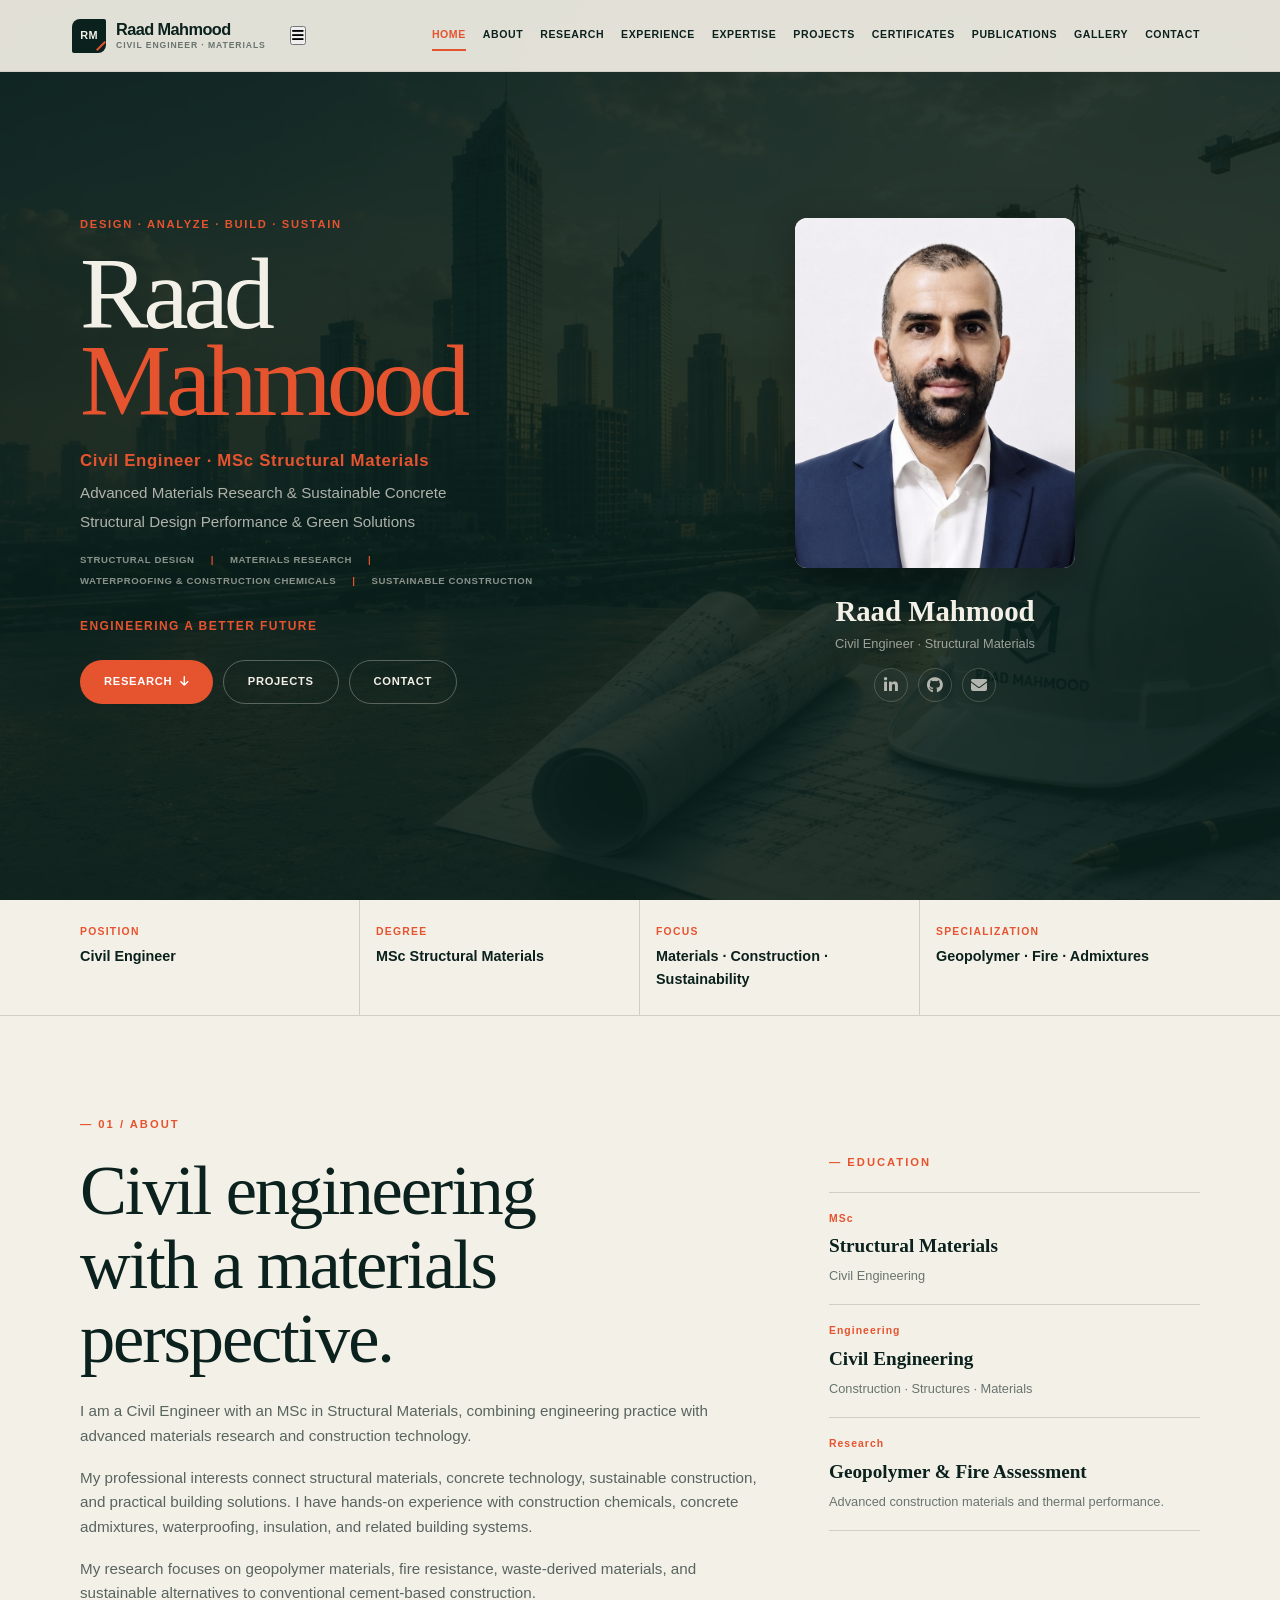
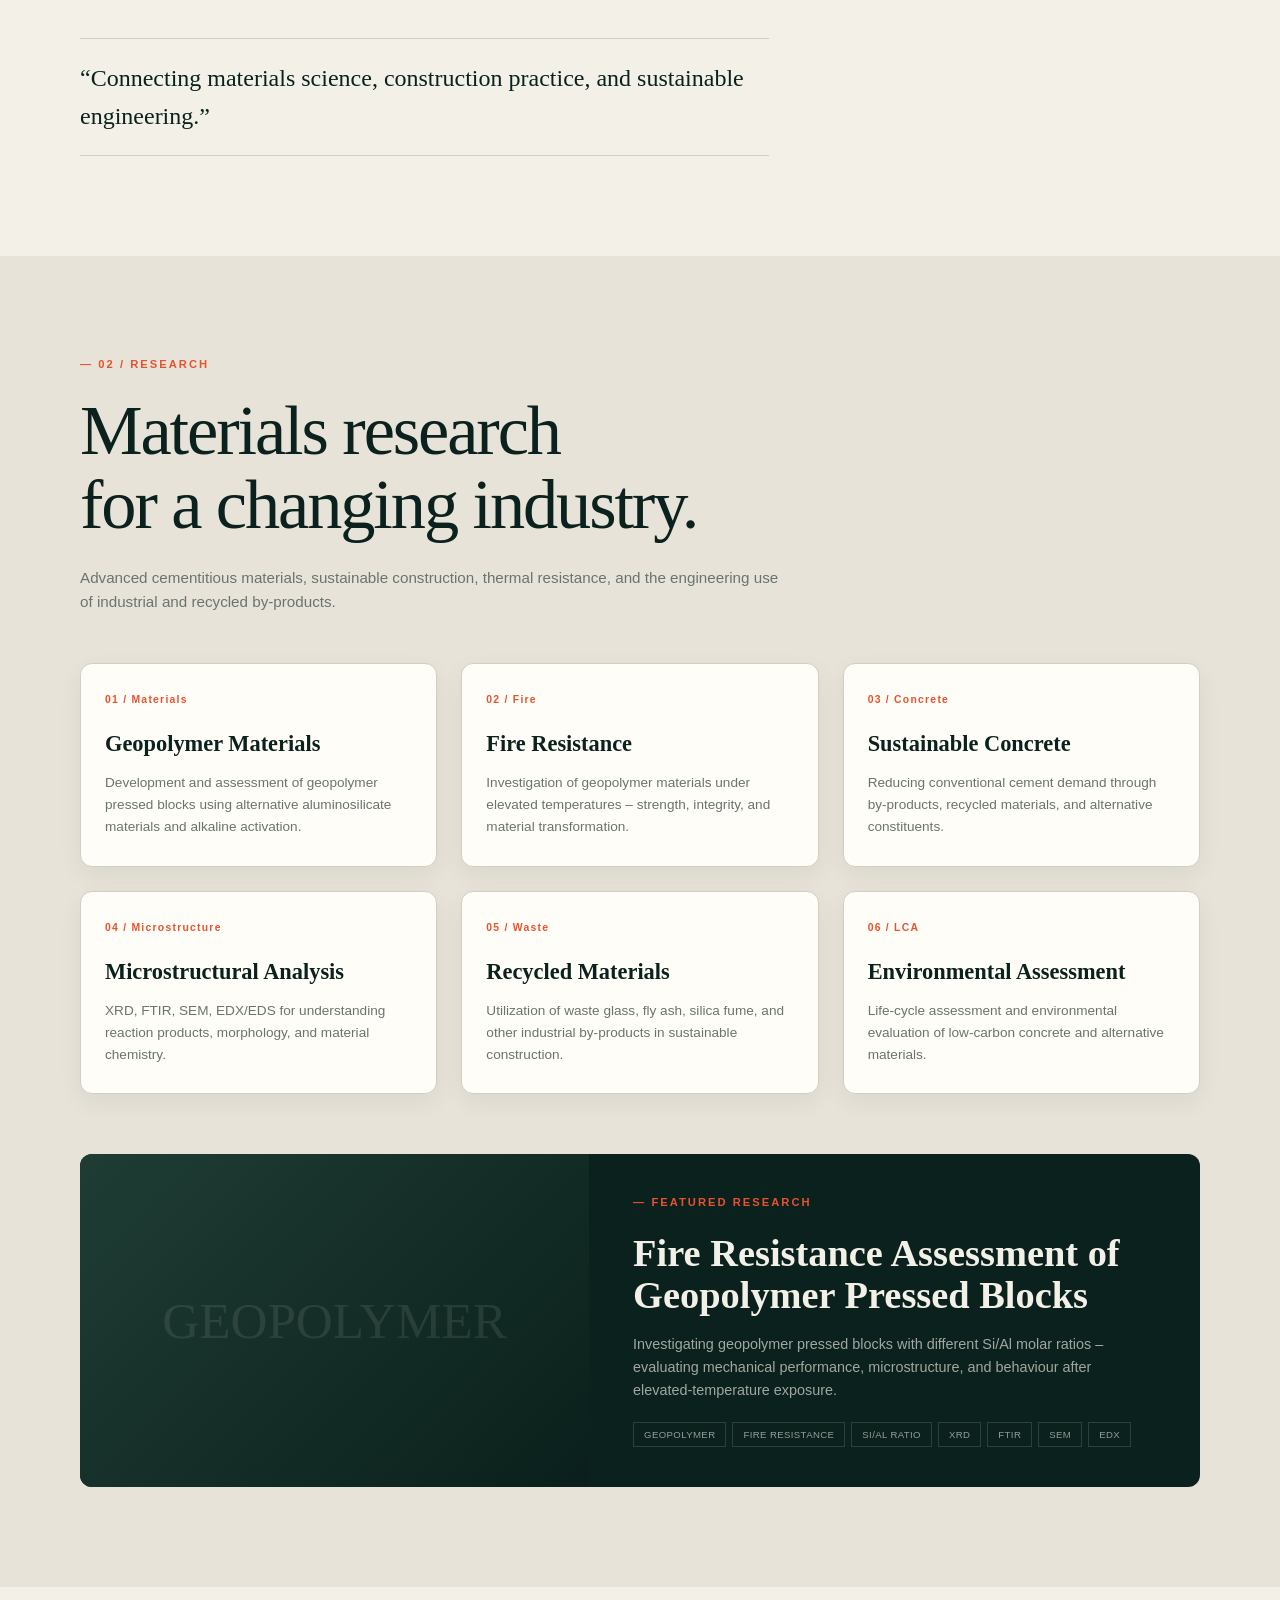
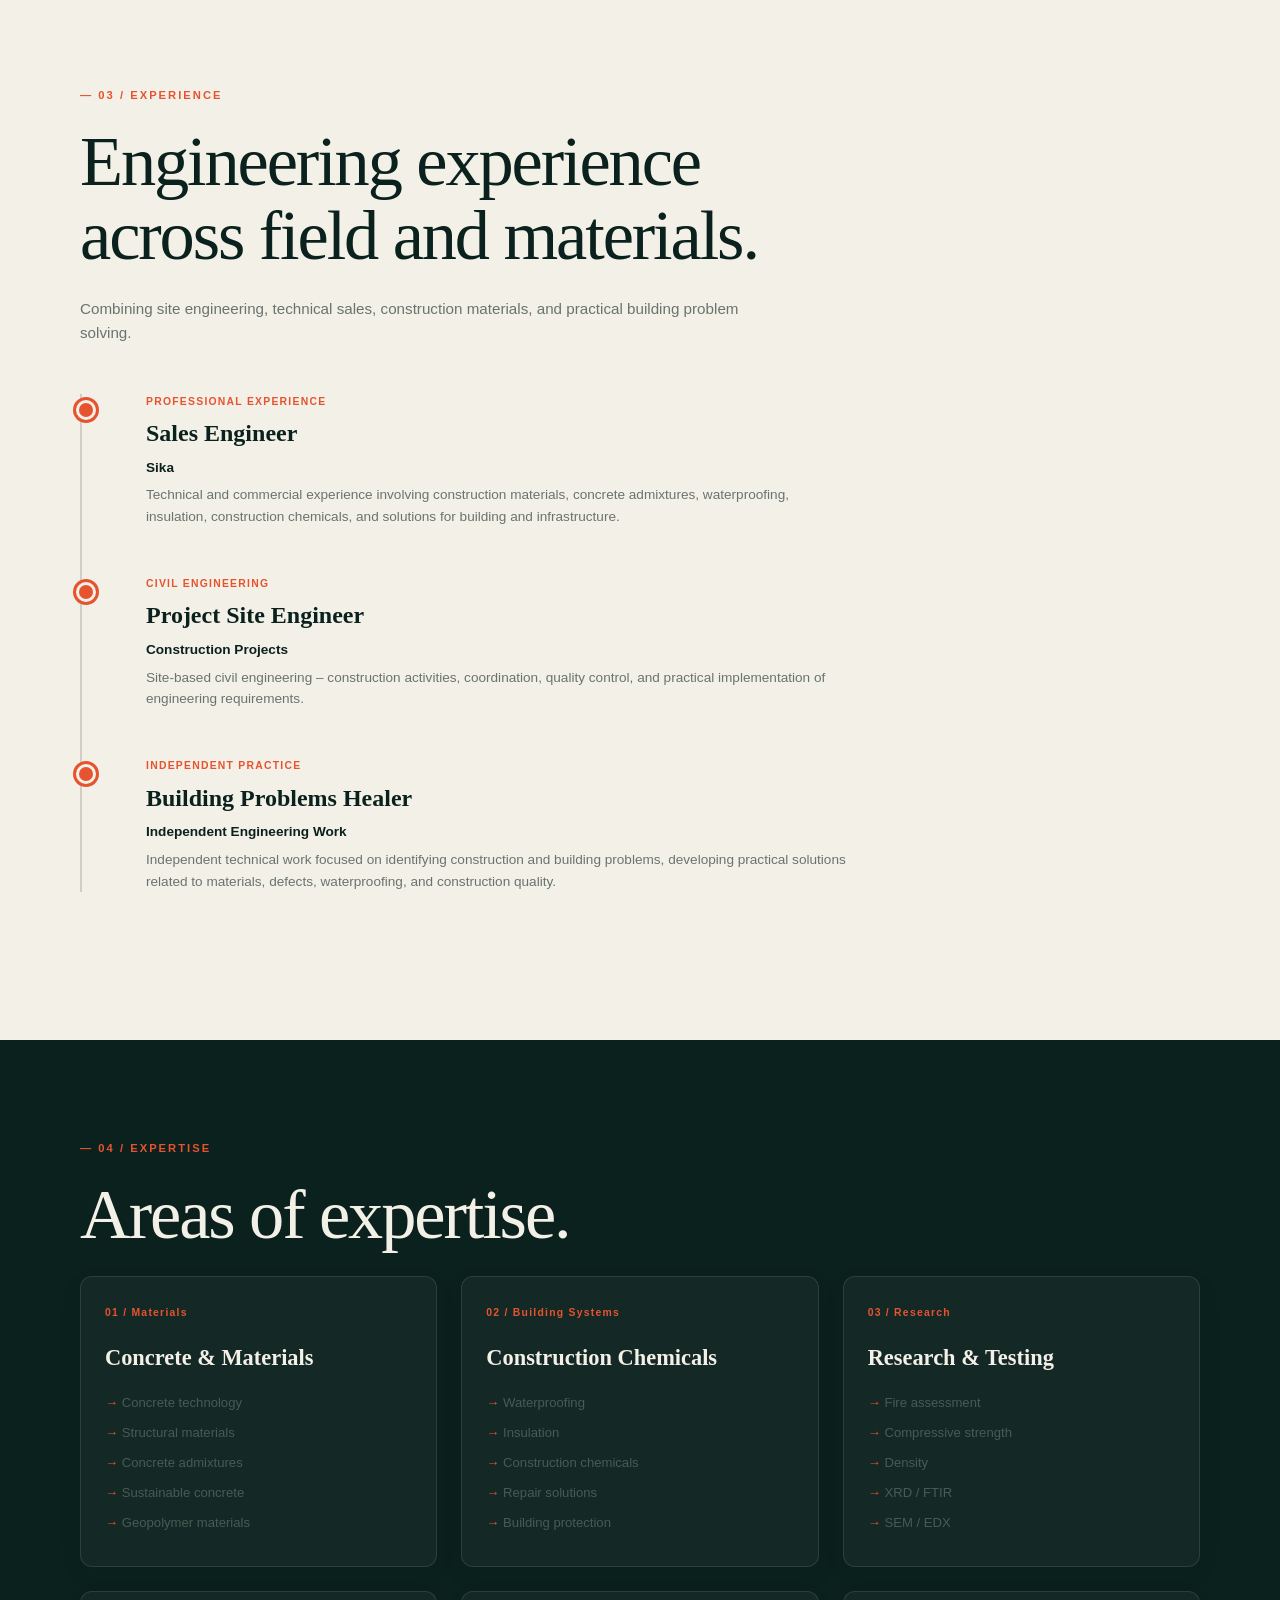
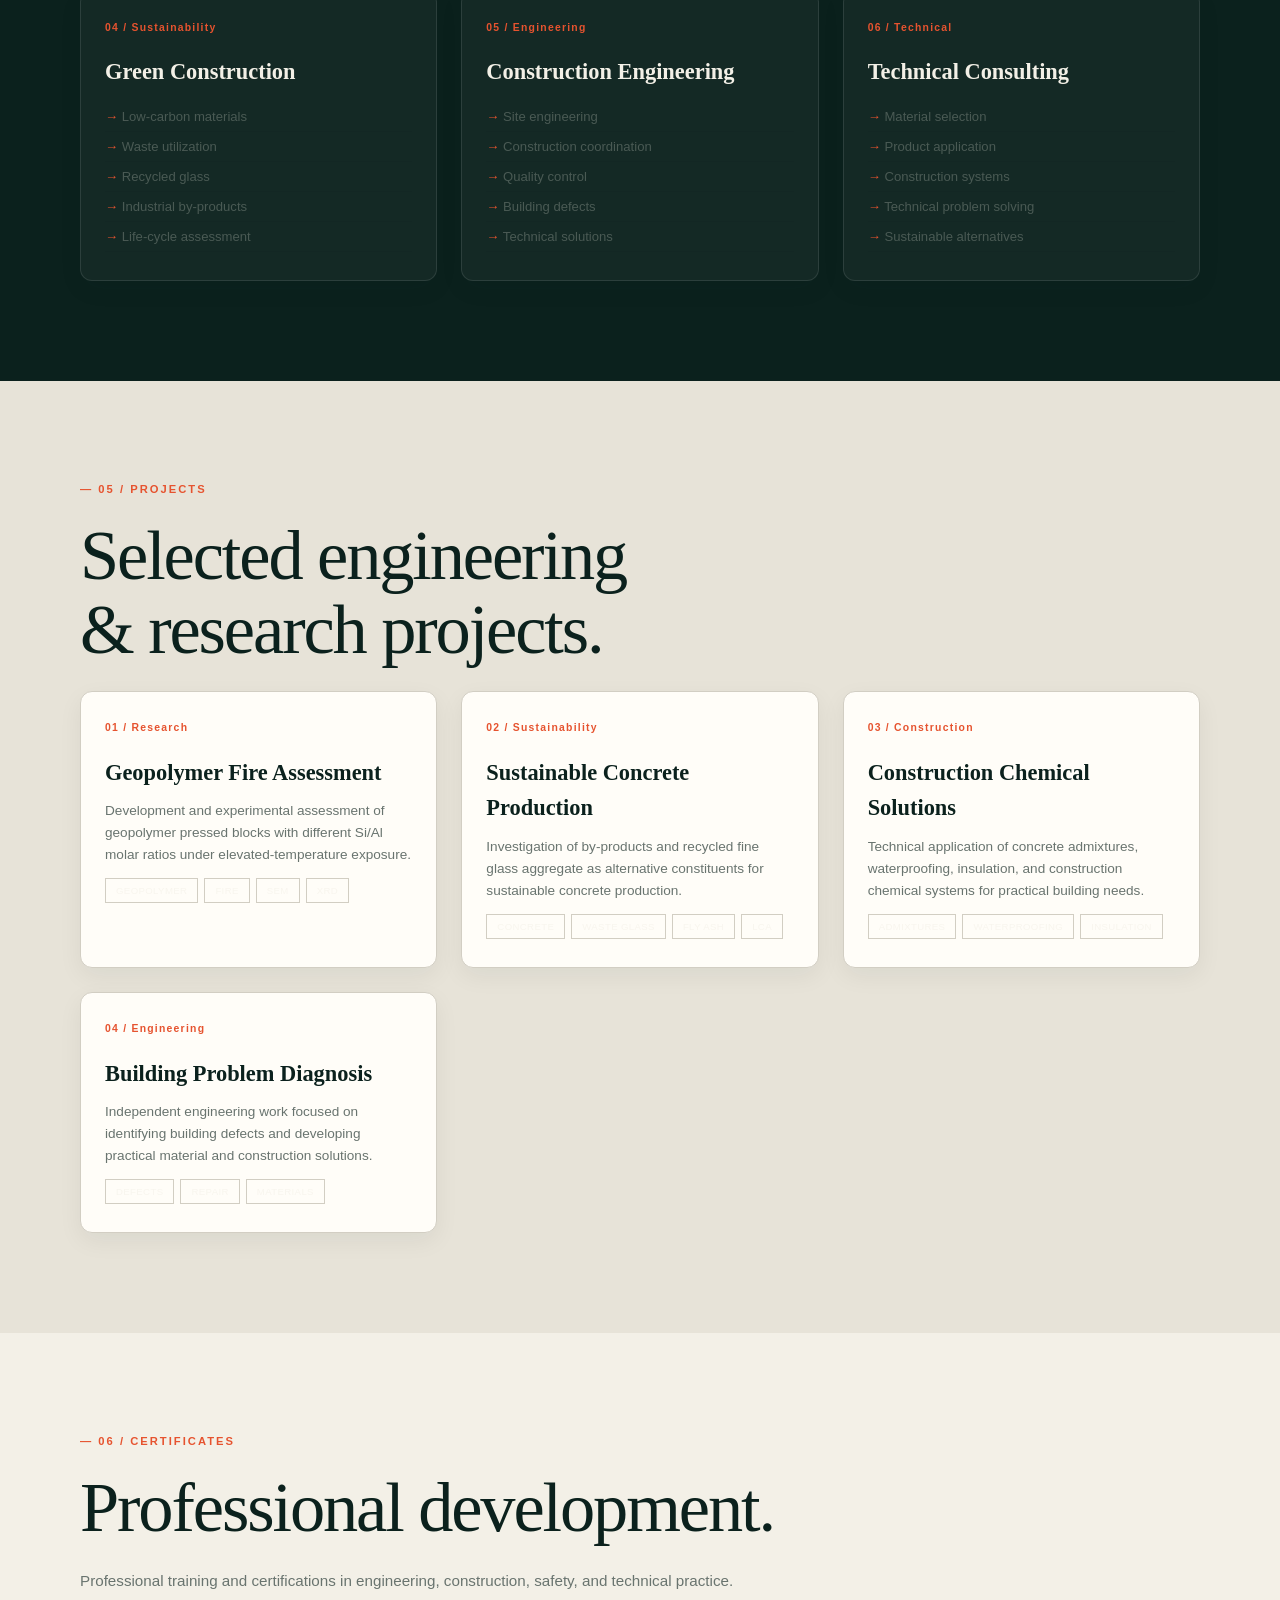
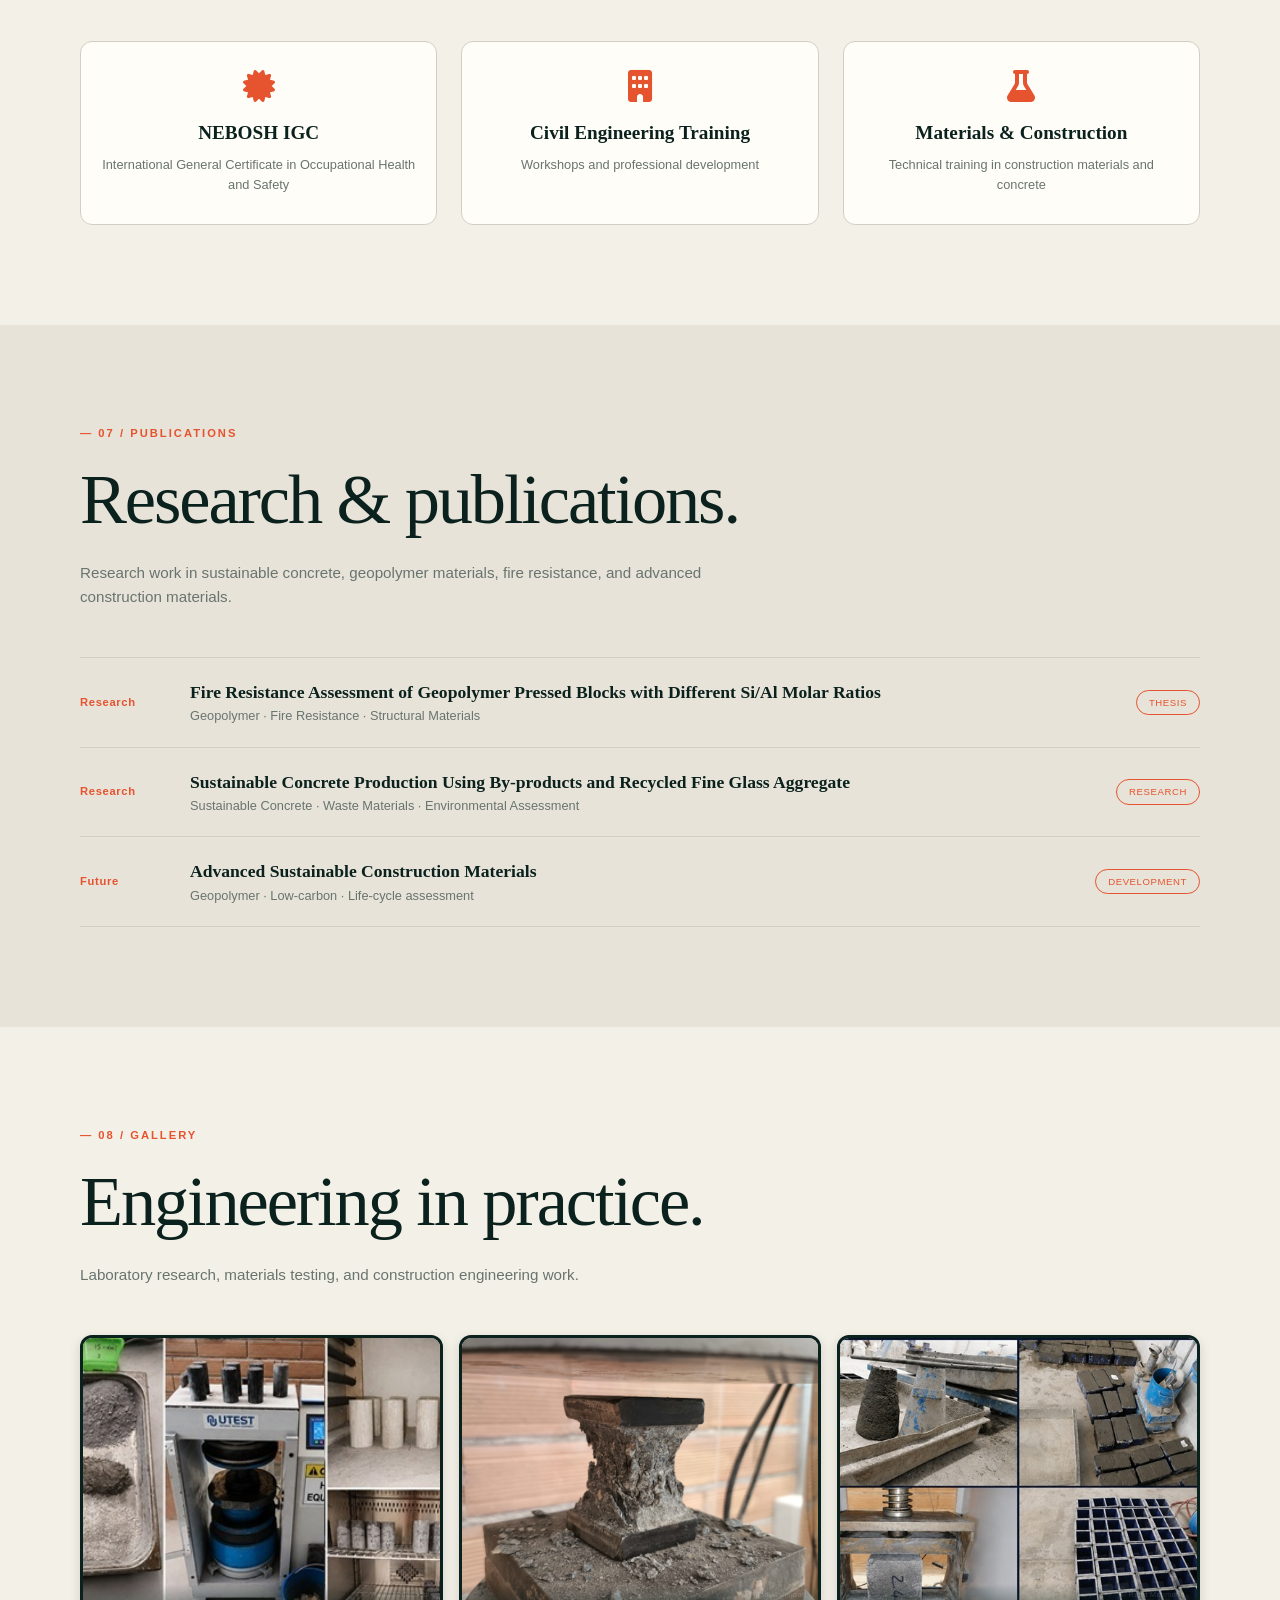
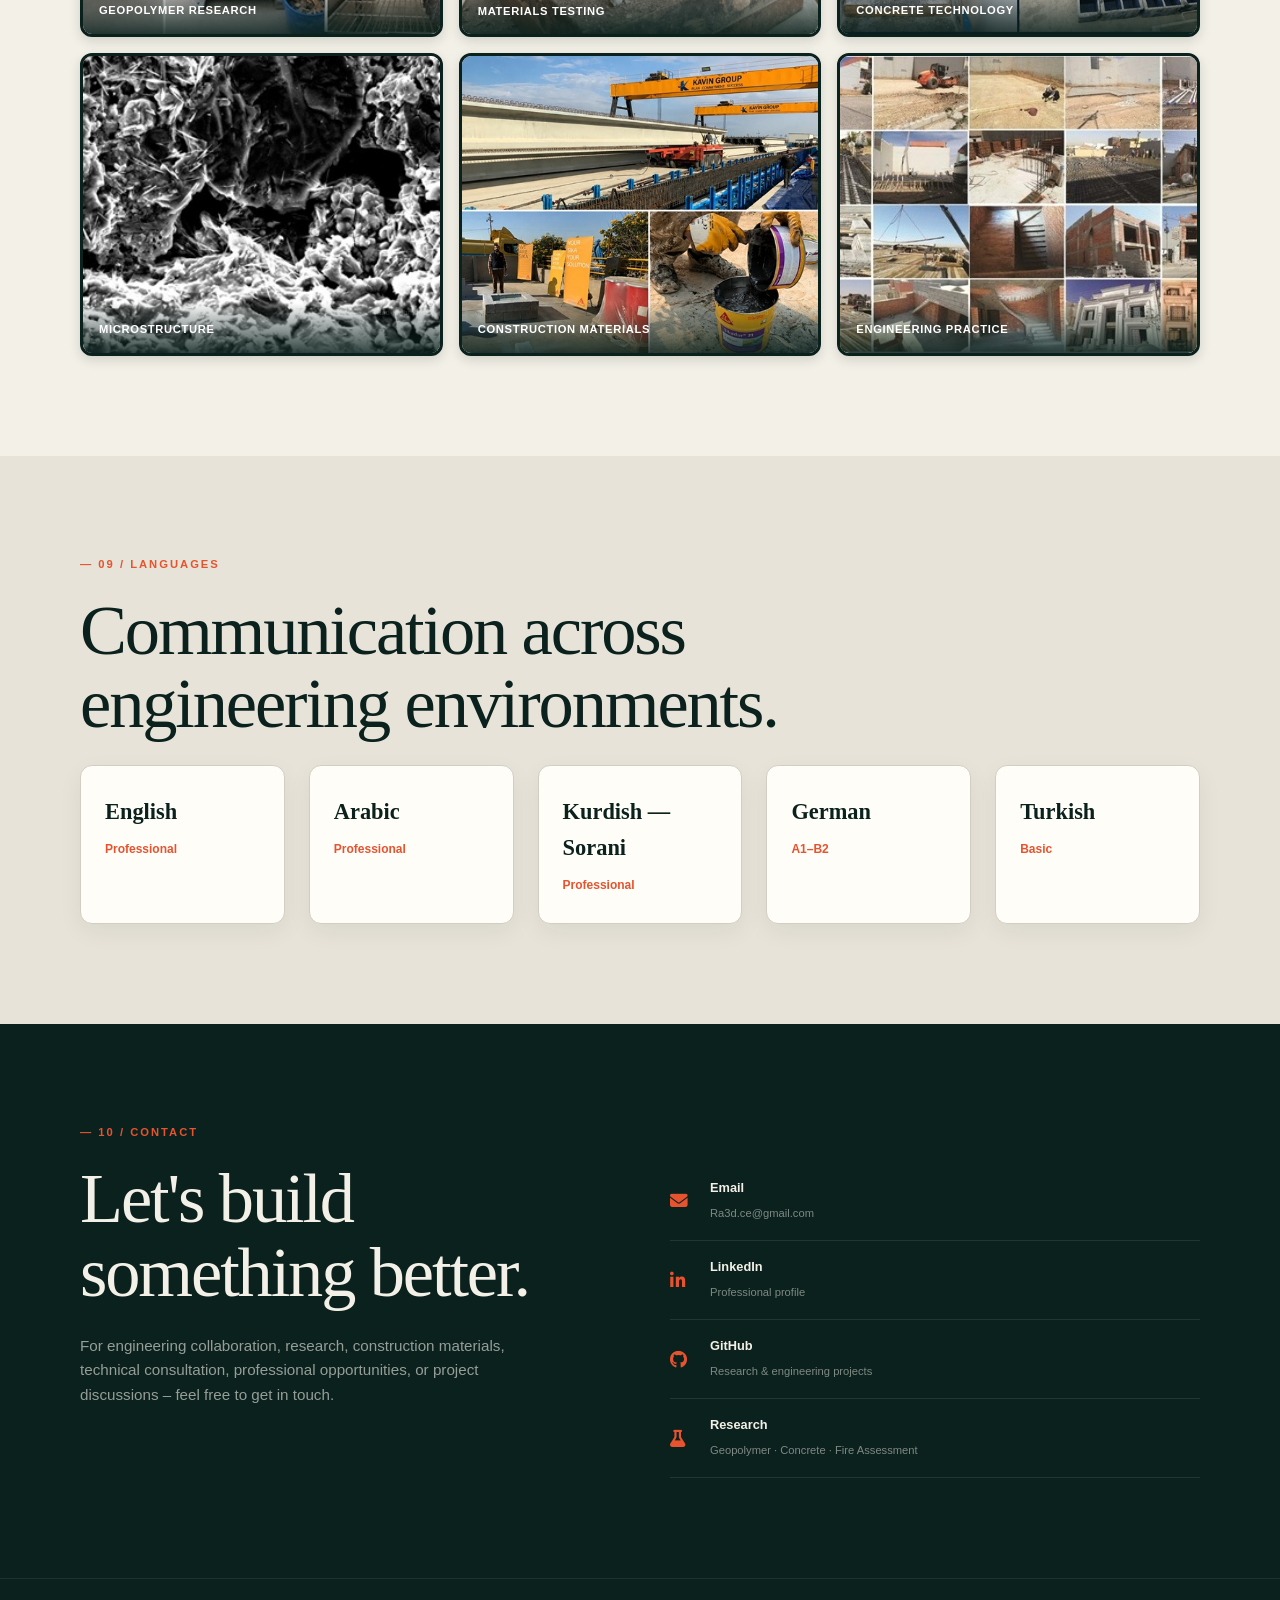
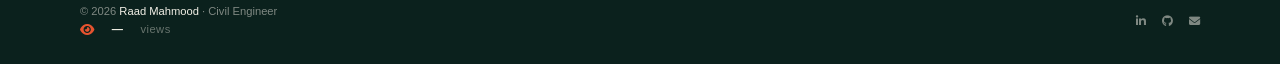
==== commit c09f8b6e: "Update index.html" ====
--- a/index.html
+++ b/index.html
@@ -810,7 +810,7 @@
             color: var(--orange);
         }
 
-        /* ===== VISITOR COUNTER ===== */
+        /* ===== VISITOR COUNTER – CSS ===== */
         .visitor-counter {
             display: inline-flex;
             align-items: center;
@@ -818,7 +818,6 @@
             font-size: 0.7rem;
             color: rgba(243, 240, 231, 0.4);
             letter-spacing: 0.04em;
-            margin-top: 4px;
         }
         .visitor-counter i {
             color: var(--orange);
@@ -831,19 +830,6 @@
             display: inline-block;
             text-align: center;
         }
-        .visitor-counter .refresh-btn {
-            background: none;
-            border: none;
-            color: rgba(243, 240, 231, 0.3);
-            cursor: pointer;
-            font-size: 0.65rem;
-            transition: 0.2s;
-            padding: 0 4px;
-        }
-        .visitor-counter .refresh-btn:hover {
-            color: var(--orange);
-            transform: rotate(180deg);
-        }
 
         /* ===== RESPONSIVE ===== */
         @media (max-width: 920px) {
@@ -882,6 +868,7 @@
             }
             .gallery-grid {
                 grid-template-columns: 1fr 1fr;
+                gap: 12px;
             }
             .pub-item {
                 grid-template-columns: 1fr;
@@ -996,32 +983,22 @@
     <!-- ===== HERO ===== -->
     <section class="hero" id="home">
         <div class="container hero-grid">
-            <!-- ===== UPDATED HERO CONTENT ===== -->
             <div class="hero-content reveal">
-                <!-- Tagline -->
                 <div class="hero-sub" style="letter-spacing: 0.15em; font-size: 0.7rem;">
                     DESIGN · ANALYZE · BUILD · SUSTAIN
                 </div>
-
-                <!-- Name -->
                 <h1 style="font-size: clamp(3.8rem, 8vw, 7.5rem); line-height: 0.85;">
                     Raad <br /><span>Mahmood</span>
                 </h1>
-
-                <!-- Title -->
                 <p style="font-size: 1.05rem; font-weight: 600; color: var(--orange); letter-spacing: 0.04em; margin: 12px 0 6px;">
                     Civil Engineer · MSc Structural Materials
                 </p>
-
-                <!-- Two-line Description -->
                 <p class="hero-description" style="max-width: 600px; margin-bottom: 4px; font-size: 0.95rem;">
                     Advanced Materials Research &amp; Sustainable Concrete
                 </p>
                 <p class="hero-description" style="max-width: 600px; margin-bottom: 18px; font-size: 0.95rem;">
                     Structural Design Performance &amp; Green Solutions
                 </p>
-
-                <!-- Four Pillars (styled as inline tags) -->
                 <div style="display: flex; flex-wrap: wrap; gap: 6px 16px; margin-bottom: 28px; font-size: 0.6rem; font-weight: 600; letter-spacing: 0.06em; text-transform: uppercase; color: rgba(243,240,231,0.55);">
                     <span>Structural Design</span>
                     <span style="color: var(--orange);">|</span>
@@ -1031,20 +1008,15 @@
                     <span style="color: var(--orange);">|</span>
                     <span>Sustainable Construction</span>
                 </div>
-
-                <!-- Closing Statement -->
                 <p style="font-size: 0.75rem; font-weight: 700; letter-spacing: 0.12em; text-transform: uppercase; color: var(--orange); margin-bottom: 24px;">
                     Engineering A Better Future
                 </p>
-
-                <!-- Buttons -->
                 <div class="hero-buttons">
                     <a href="#research" class="btn btn-primary">Research <i class="fas fa-arrow-down"></i></a>
                     <a href="#projects" class="btn btn-outline">Projects</a>
                     <a href="#contact" class="btn btn-outline">Contact</a>
                 </div>
             </div>
-            <!-- ===== END HERO CONTENT ===== -->
 
             <div class="hero-profile reveal">
                 <div class="profile-image">
@@ -1108,7 +1080,6 @@
                 <div class="card reveal"><div class="number">06 / LCA</div><h3>Environmental Assessment</h3><p>Life‑cycle assessment and environmental evaluation of low‑carbon concrete and alternative materials.</p></div>
             </div>
 
-            <!-- Featured Research -->
             <div class="featured reveal">
                 <div class="featured-visual">GEOPOLYMER</div>
                 <div class="featured-content">
@@ -1227,37 +1198,30 @@
             <h2 class="section-title">Engineering in practice.</h2>
             <p class="section-description">Laboratory research, materials testing, and construction engineering work.</p>
             <div class="gallery-grid">
-
                 <div class="gallery-item">
                     <img src="images/gallery-1.jpg" alt="Geopolymer research" />
                     <div class="gallery-label">Geopolymer Research</div>
                 </div>
-
                 <div class="gallery-item">
                     <img src="images/gallery-2.jpg" alt="Materials testing" />
                     <div class="gallery-label">Materials Testing</div>
                 </div>
-
                 <div class="gallery-item">
                     <img src="images/gallery-3.jpg" alt="Concrete technology" />
                     <div class="gallery-label">Concrete Technology</div>
                 </div>
-
                 <div class="gallery-item">
                     <img src="images/gallery-4.jpg" alt="Microstructure" />
                     <div class="gallery-label">Microstructure</div>
                 </div>
-
                 <div class="gallery-item">
                     <img src="images/gallery-5.jpg" alt="Construction materials" />
                     <div class="gallery-label">Construction Materials</div>
                 </div>
-
                 <div class="gallery-item">
                     <img src="images/gallery-6.jpg" alt="Engineering practice" />
                     <div class="gallery-label">Engineering Practice</div>
                 </div>
-
             </div>
         </div>
     </section>
@@ -1302,13 +1266,11 @@
             <div>
                 © <span id="year"></span> <span class="footer-name">Raad Mahmood</span> · Civil Engineer
                 <br />
+                <!-- ===== VISITOR COUNTER – HTML ===== -->
                 <span class="visitor-counter">
                     <i class="fas fa-eye"></i>
                     <span class="count" id="visitorCount">0</span>
                     <span>views</span>
-                    <button class="refresh-btn" id="refreshCounter" title="Refresh visitor count">
-                        <i class="fas fa-sync-alt"></i>
-                    </button>
                 </span>
             </div>
             <div class="footer-socials">
@@ -1368,7 +1330,6 @@
             });
         });
 
-        // Also block on containers that might have background images
         document.querySelectorAll('.gallery-item, .profile-image, .hero').forEach(el => {
             el.addEventListener('contextmenu', (e) => {
                 e.preventDefault();
@@ -1384,55 +1345,34 @@
             }
         });
 
-        // ===== VISITOR COUNTER (FIXED & WORKING) =====
-        const COUNTER_NAMESPACE = 'raad-mahmood-cv';
-        const COUNTER_KEY = 'visitors';
+        // ===== VISITOR COUNTER – JAVASCRIPT =====
+        const COUNTER_KEY = 'raad-mahmood-portfolio-civileng-2026';
         const counterElement = document.getElementById('visitorCount');
-        const refreshBtn = document.getElementById('refreshCounter');
+
+        // Only count once per browser per day (prevents refresh-spam inflating the number)
+        function shouldCountVisit() {
+            const today = new Date().toDateString();
+            const lastVisit = localStorage.getItem('rm_last_visit');
+            if (lastVisit === today) return false;
+            localStorage.setItem('rm_last_visit', today);
+            return true;
+        }
 
         async function updateVisitorCount() {
+            const endpoint = shouldCountVisit()
+                ? `https://countapi.mileshilliard.com/api/v1/hit/${COUNTER_KEY}`
+                : `https://countapi.mileshilliard.com/api/v1/get/${COUNTER_KEY}`;
             try {
-                // Use the 'hit' endpoint to increment and get the new count
-                const response = await fetch(`https://api.countapi.xyz/hit/${COUNTER_NAMESPACE}/${COUNTER_KEY}`);
-                if (!response.ok) throw new Error('API error');
+                const response = await fetch(endpoint);
                 const data = await response.json();
-                if (data && typeof data.value === 'number') {
-                    counterElement.textContent = data.value;
-                } else {
-                    throw new Error('Invalid response');
-                }
+                counterElement.textContent = Number(data.value).toLocaleString();
             } catch (error) {
-                // If the API fails, try to get the count without incrementing (fallback)
-                try {
-                    const fallbackResponse = await fetch(`https://api.countapi.xyz/get/${COUNTER_NAMESPACE}/${COUNTER_KEY}`);
-                    if (fallbackResponse.ok) {
-                        const fallbackData = await fallbackResponse.json();
-                        if (fallbackData && typeof fallbackData.value === 'number') {
-                            counterElement.textContent = fallbackData.value;
-                        } else {
-                            counterElement.textContent = '—';
-                        }
-                    } else {
-                        counterElement.textContent = '—';
-                    }
-                } catch {
-                    counterElement.textContent = '—';
-                }
-                console.log('Visitor counter error:', error);
-            }
-        }
-
-        // Initial update
+                counterElement.textContent = '—';
+                console.log('Visitor counter unavailable');
+            }
+        }
+
         updateVisitorCount();
-
-        // Manual refresh button
-        refreshBtn.addEventListener('click', (e) => {
-            e.preventDefault();
-            refreshBtn.querySelector('i').classList.add('fa-spin');
-            updateVisitorCount().then(() => {
-                refreshBtn.querySelector('i').classList.remove('fa-spin');
-            });
-        });
     </script>
 
 </body>
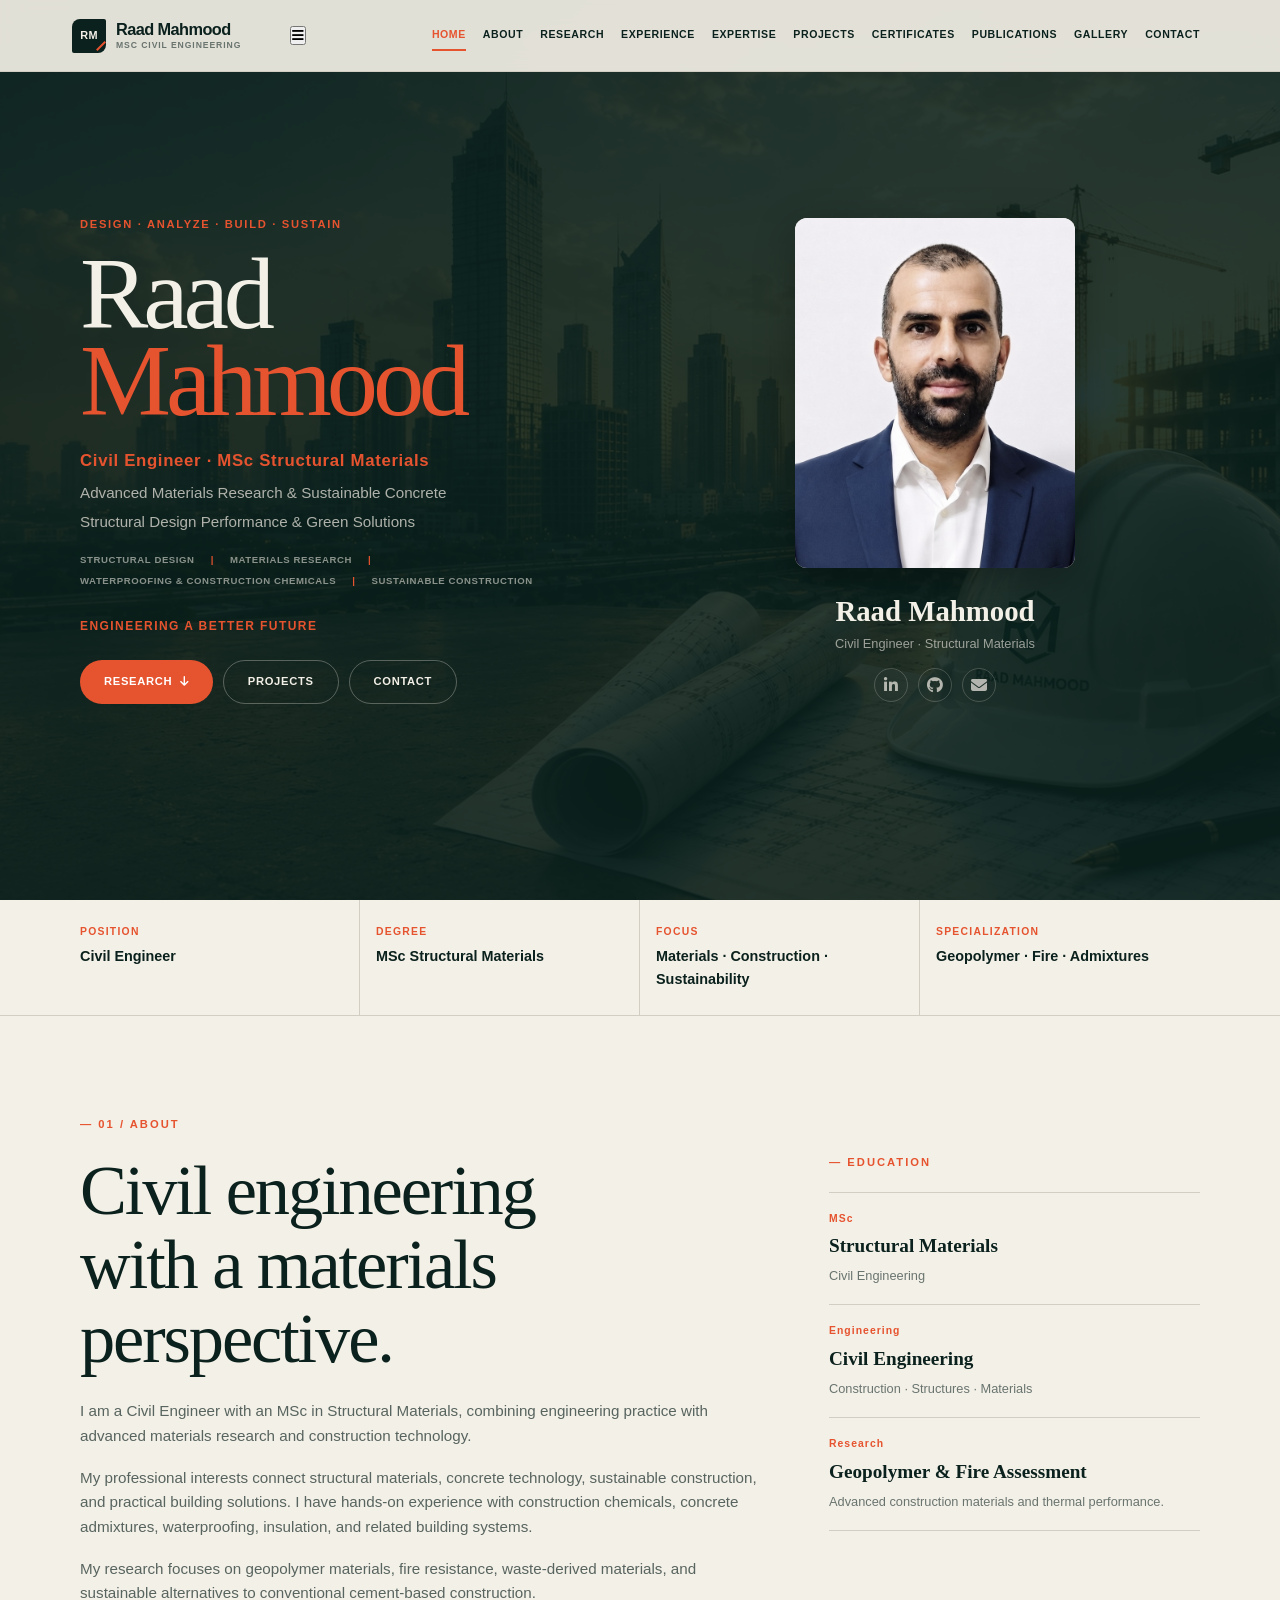
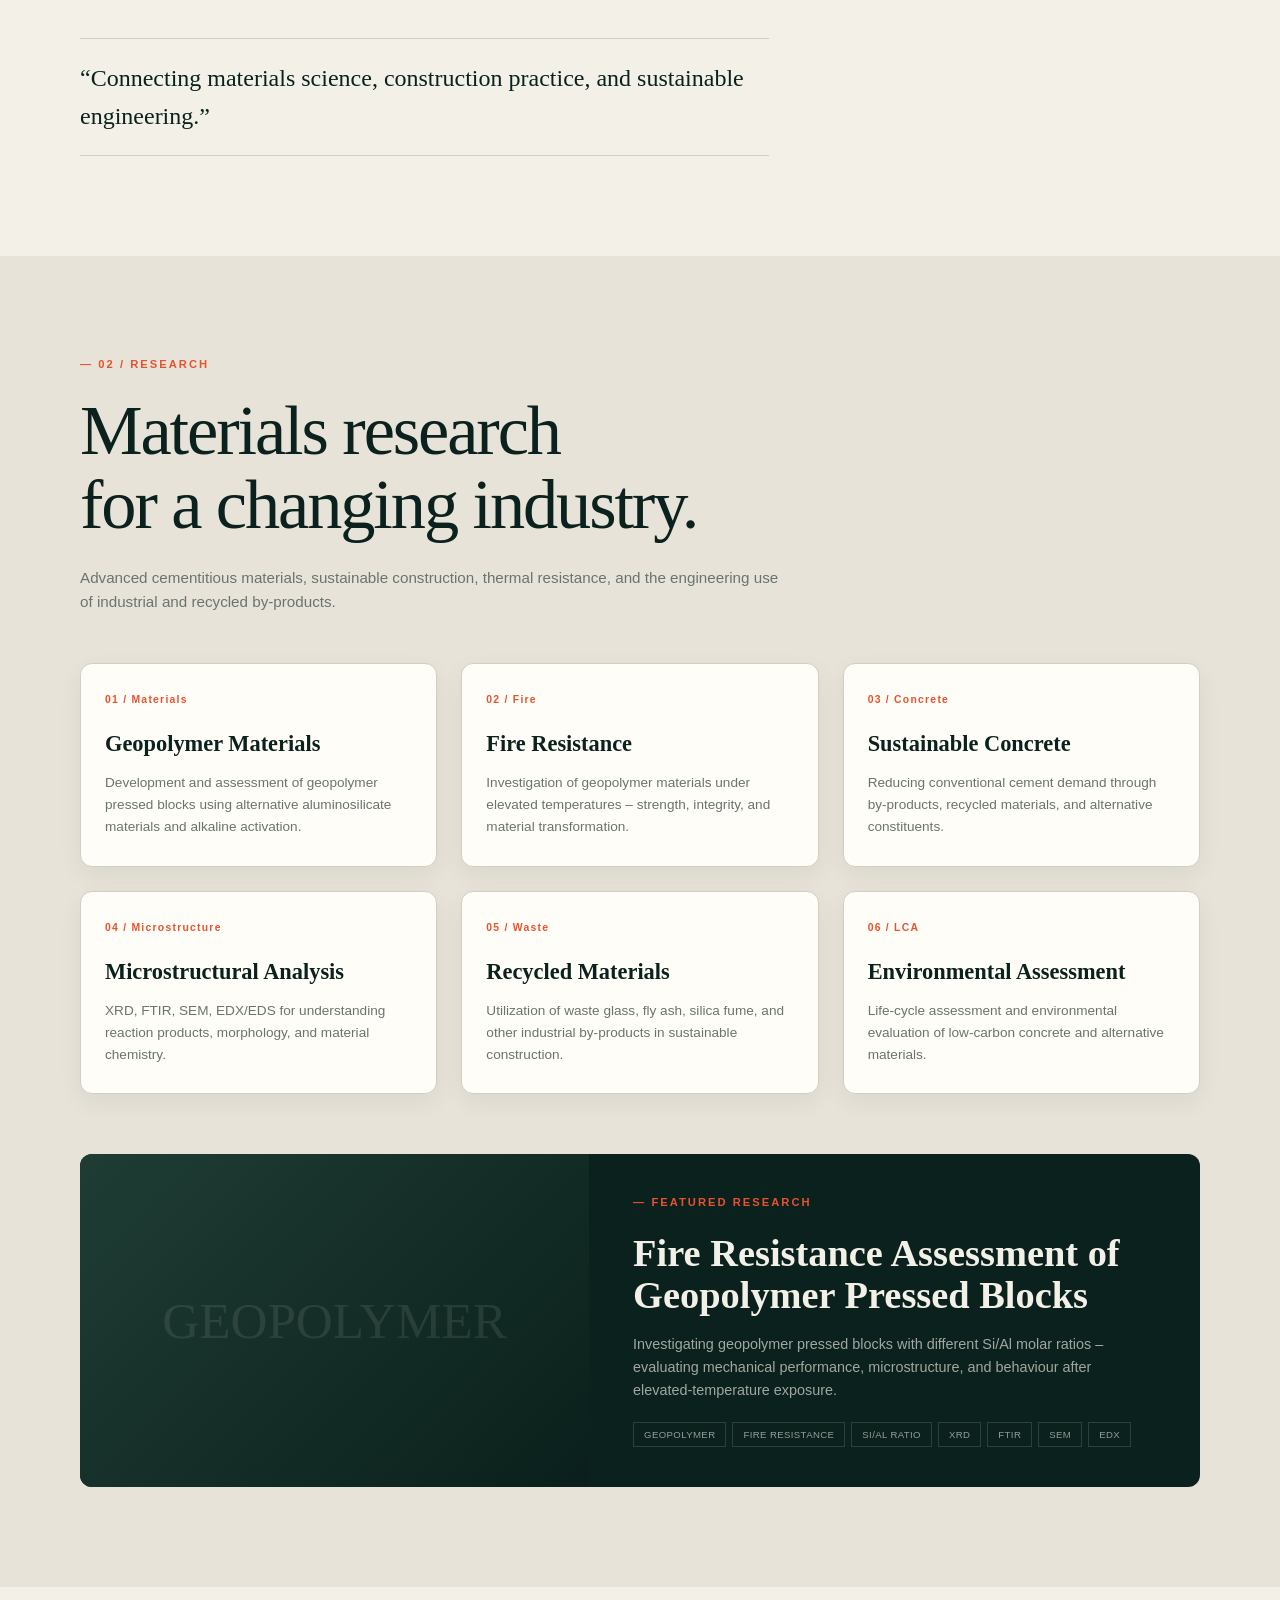
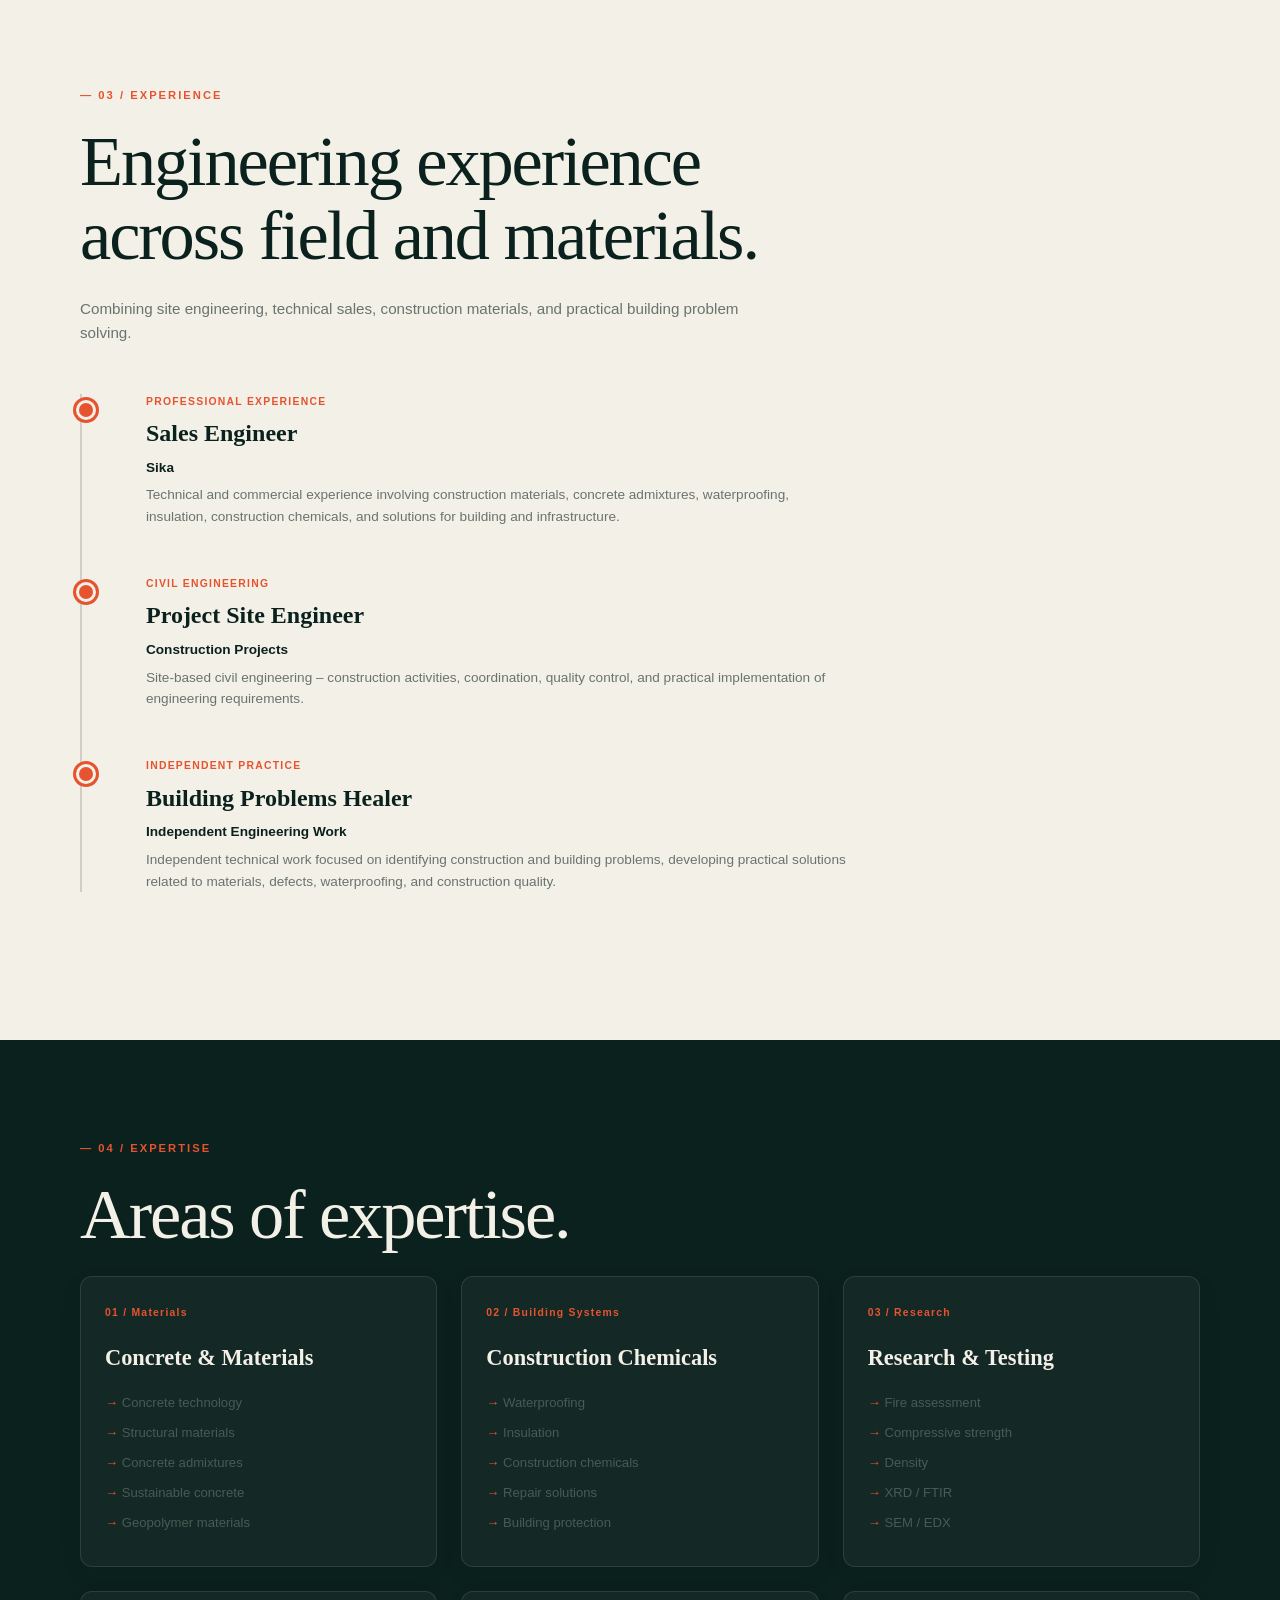
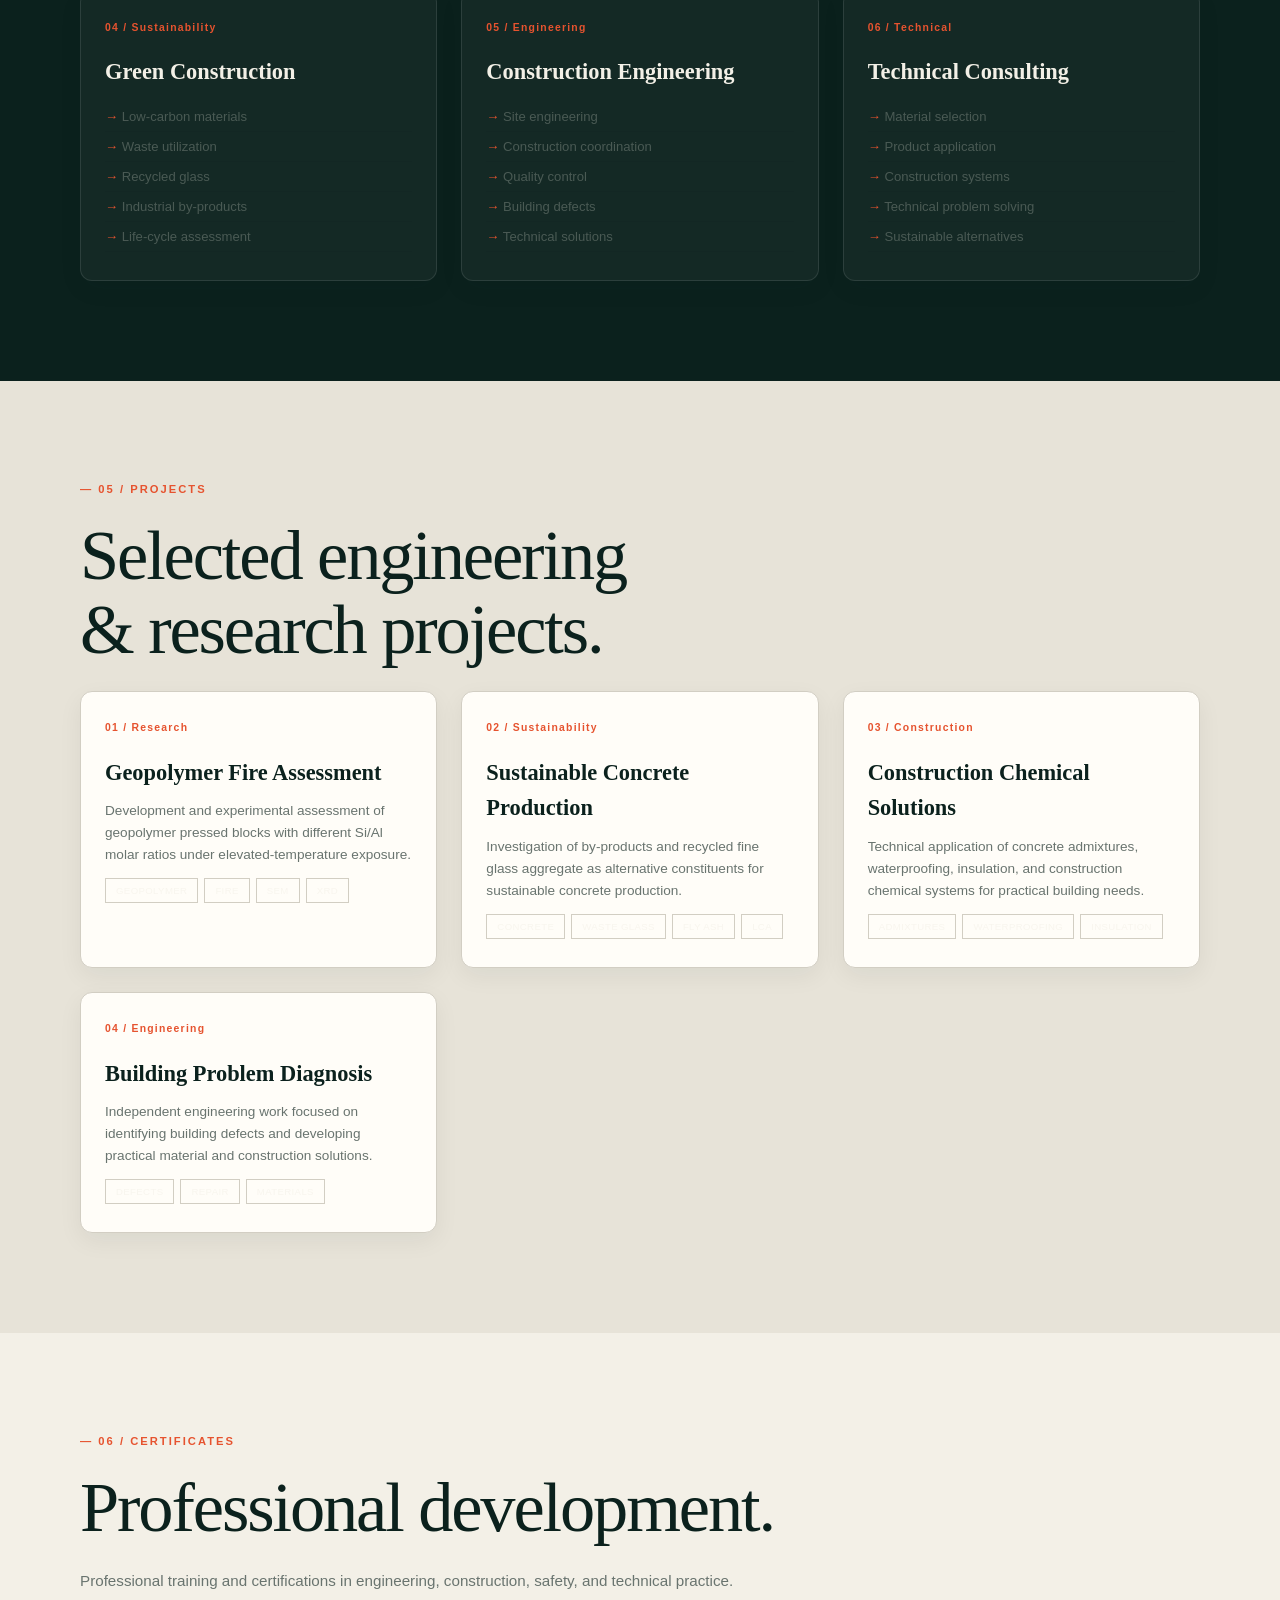
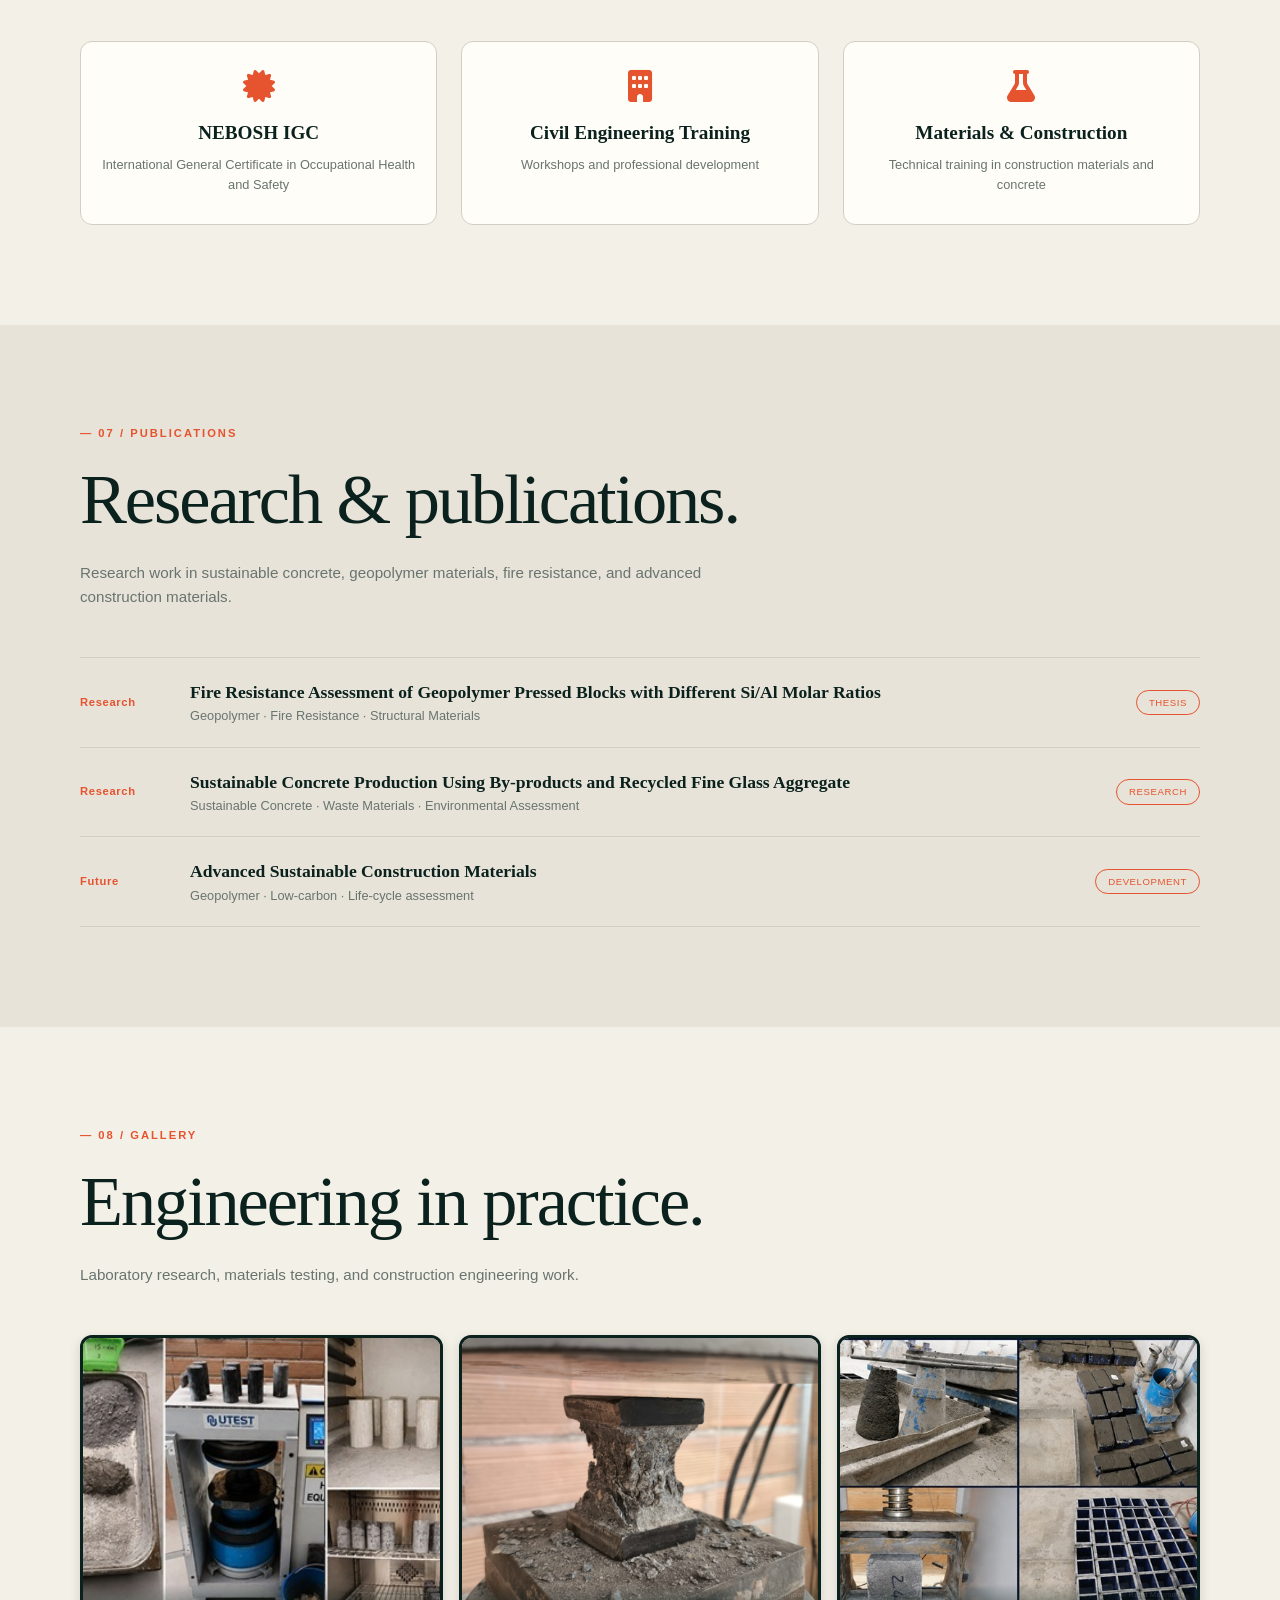
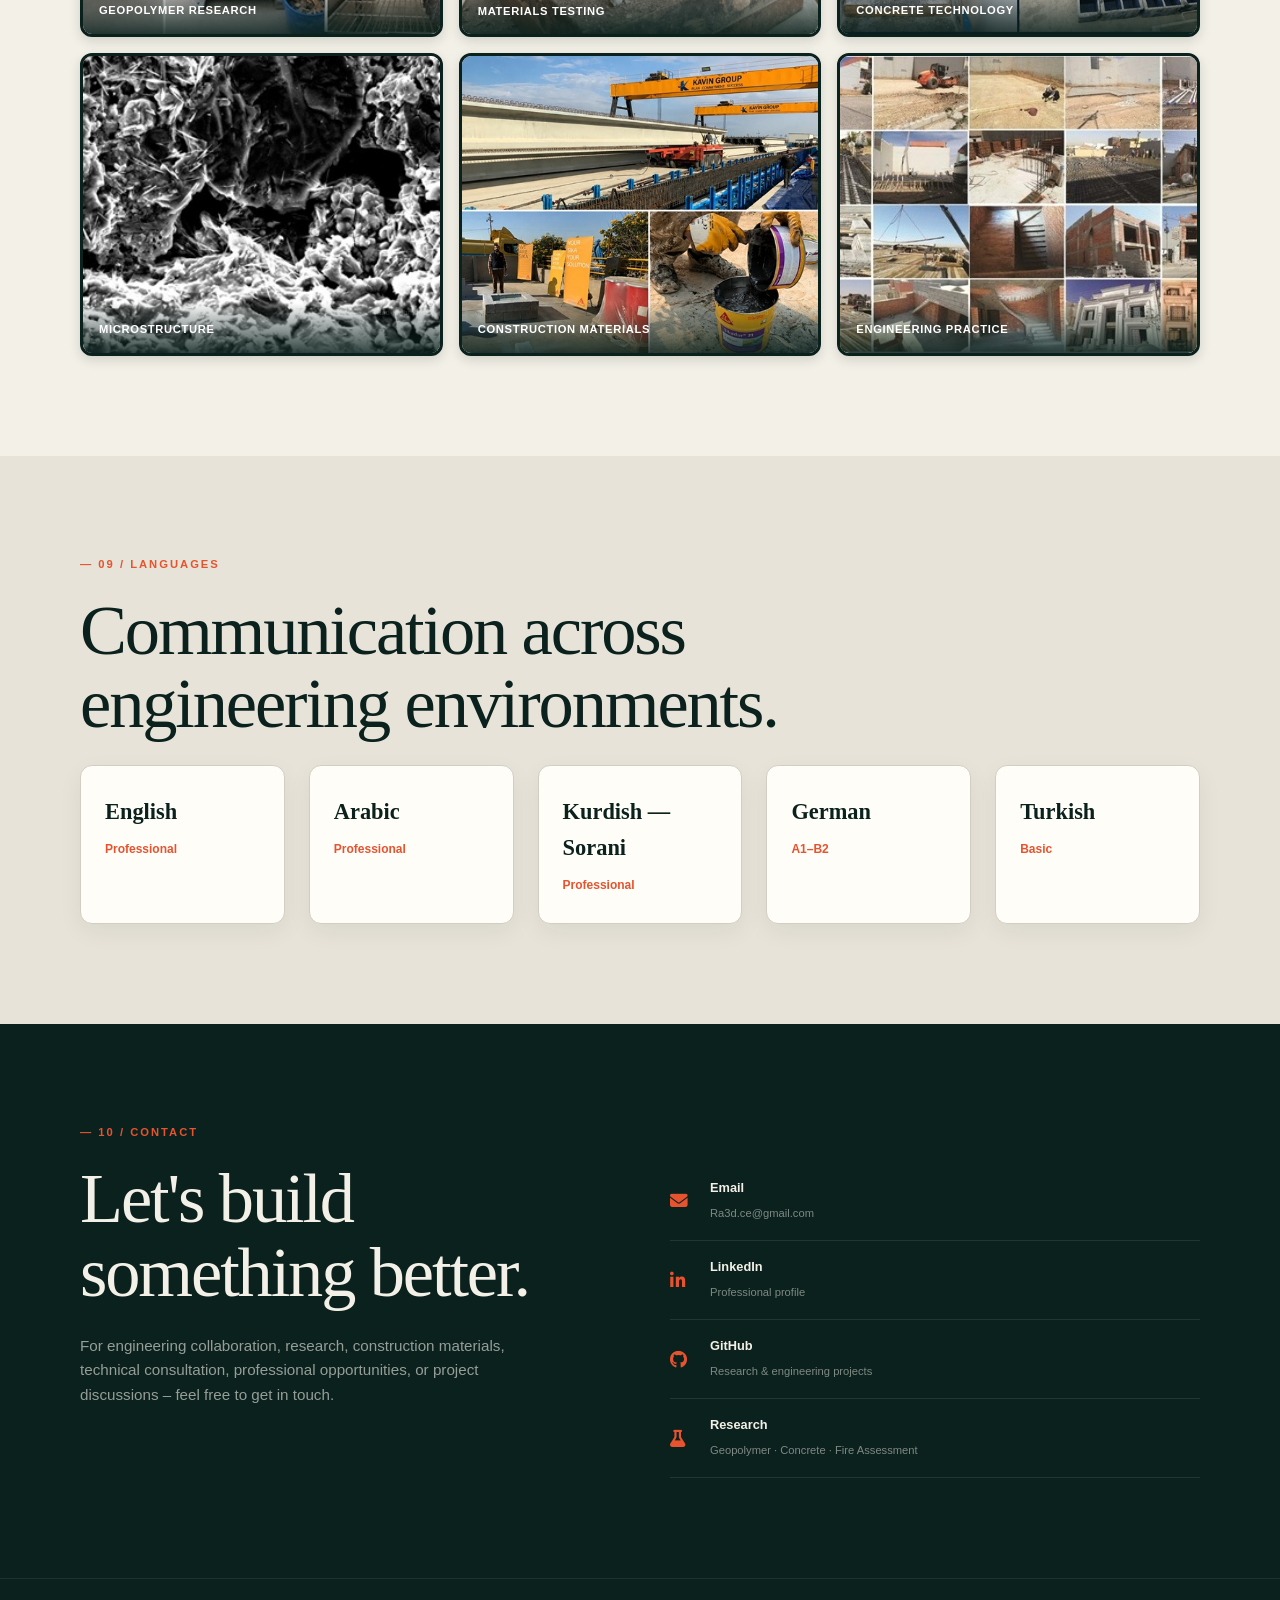
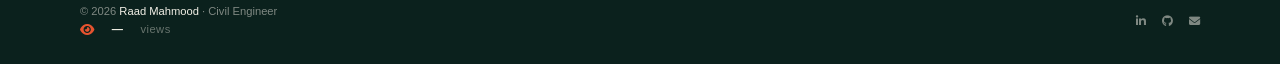
==== commit 54b0d118: "Update index.html" ====
--- a/index.html
+++ b/index.html
@@ -961,7 +961,7 @@
                 <div class="logo-mark">RM</div>
                 <div class="logo-text">
                     <div class="logo-name">Raad Mahmood</div>
-                    <span class="logo-role">Civil Engineer · Materials</span>
+                    <span class="logo-role">MSc Civil Engineering</span>
                 </div>
             </a>
             <button class="menu-btn" onclick="toggleMenu()"><i class="fas fa-bars"></i></button>
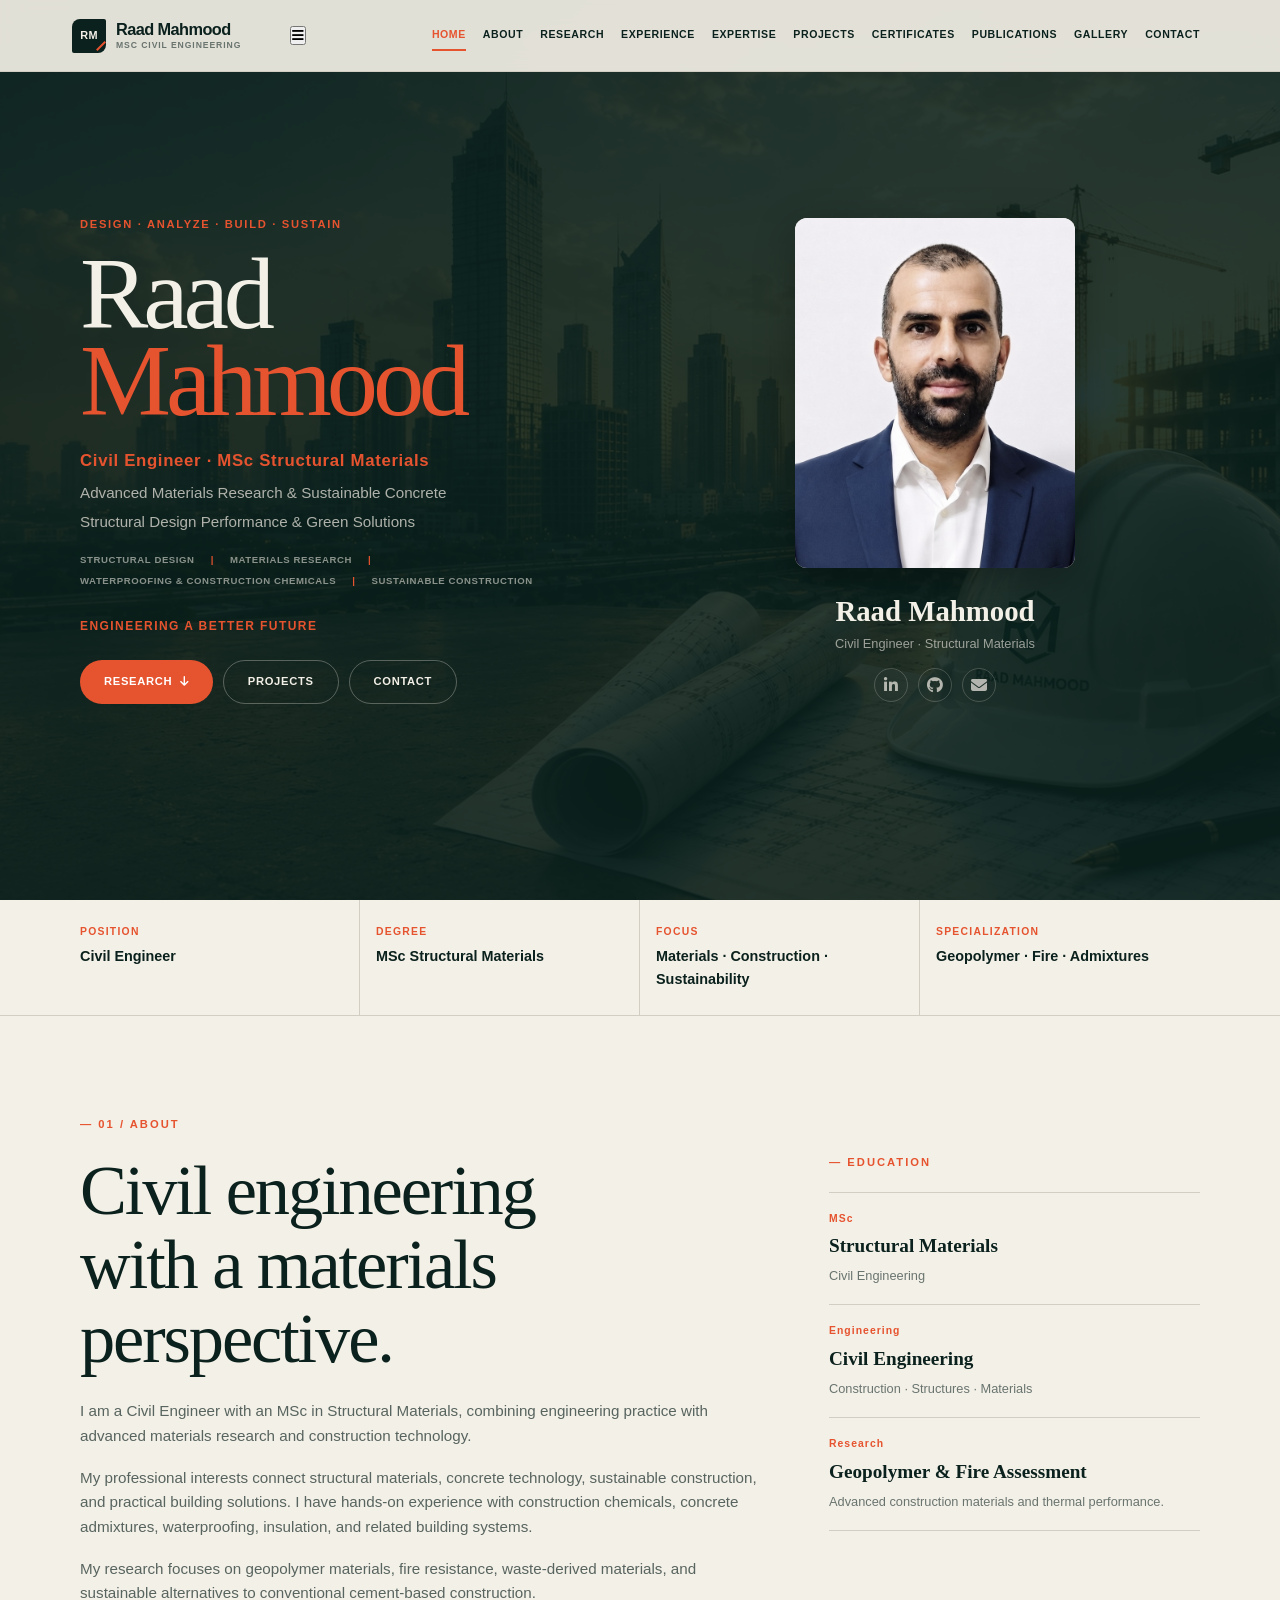
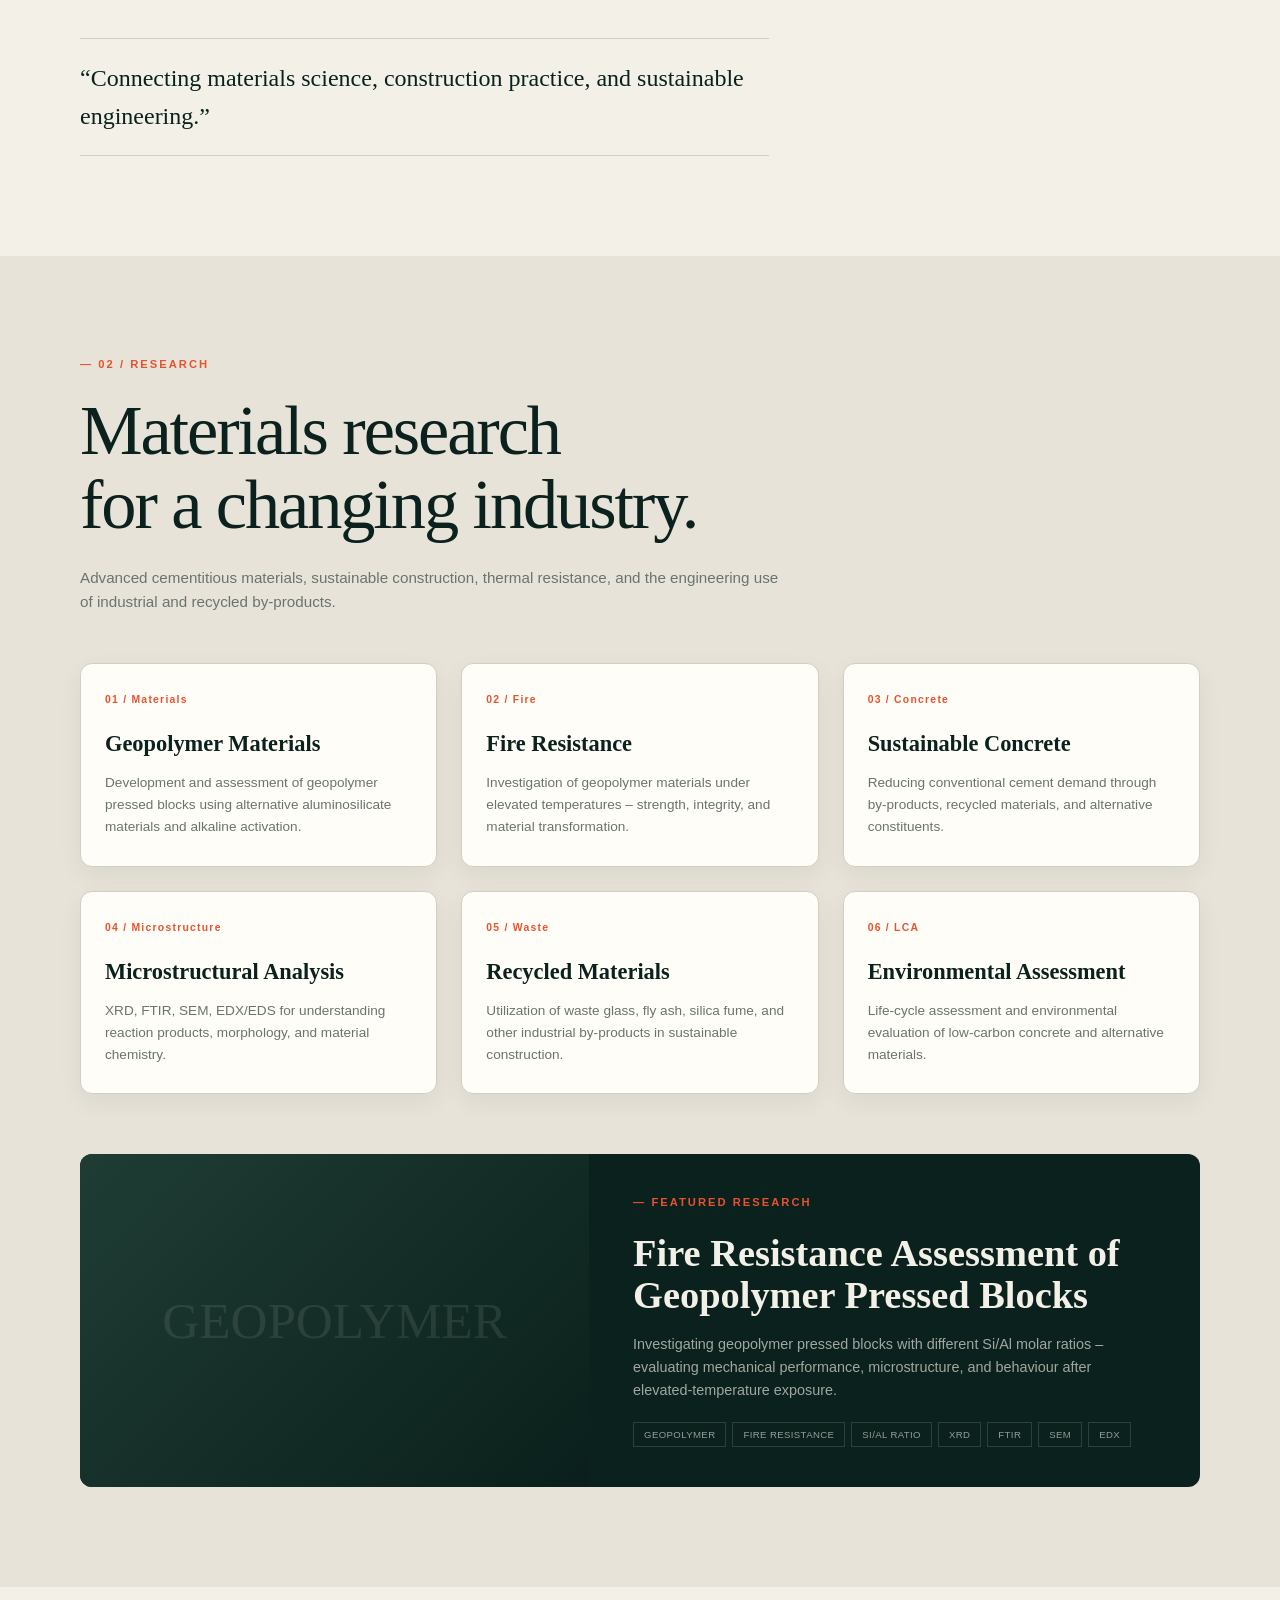
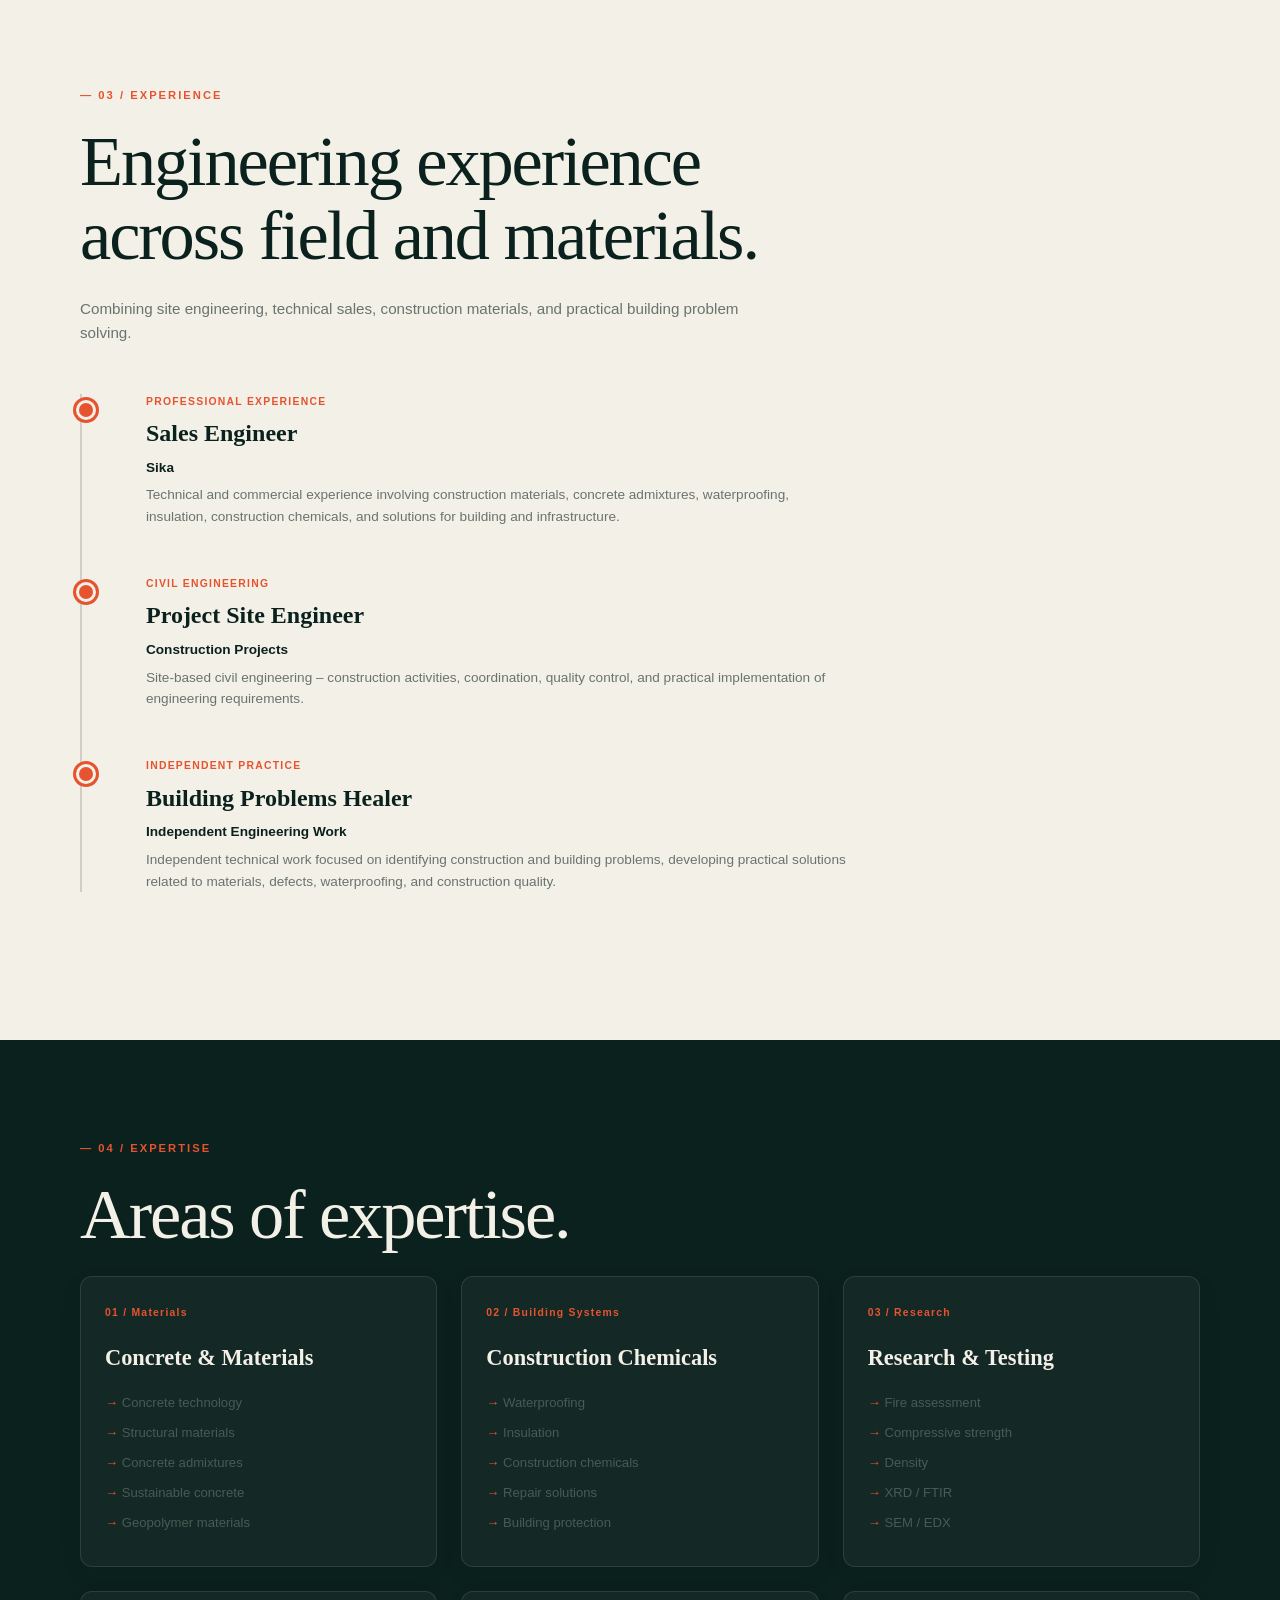
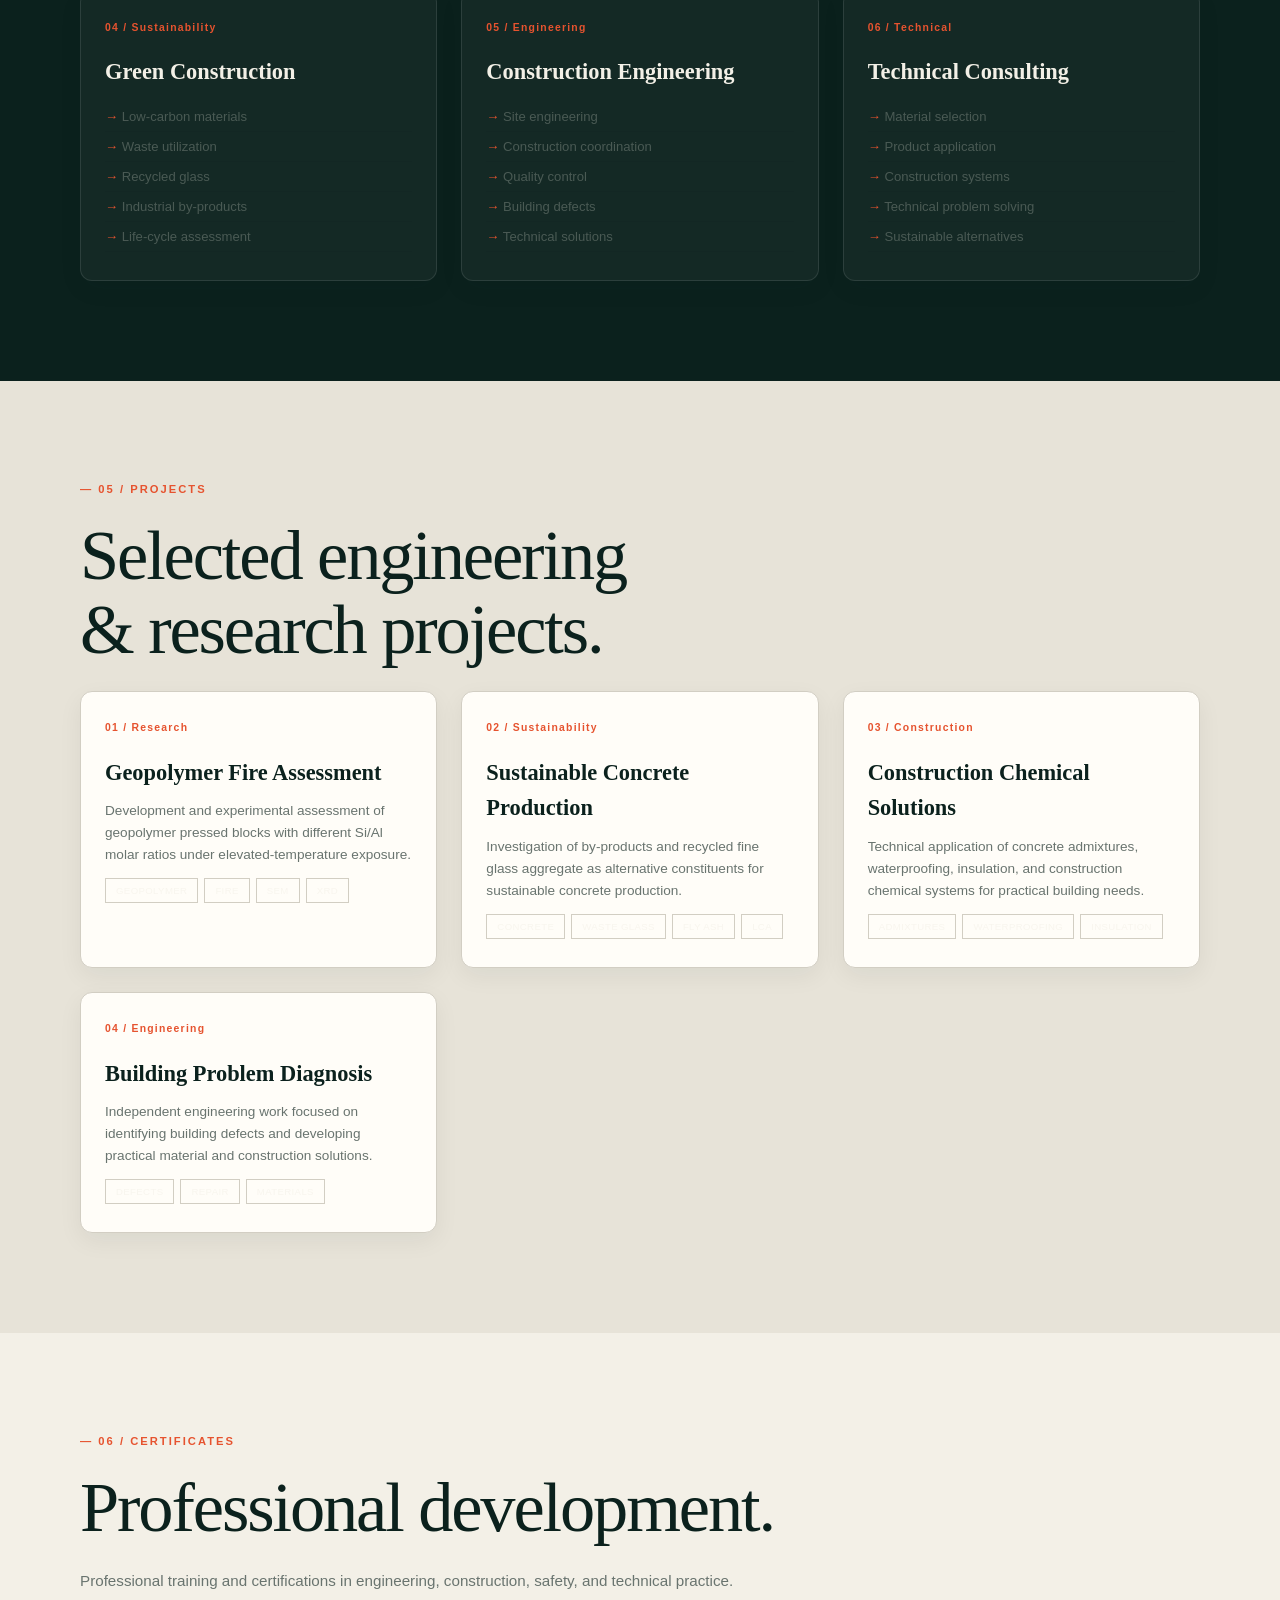
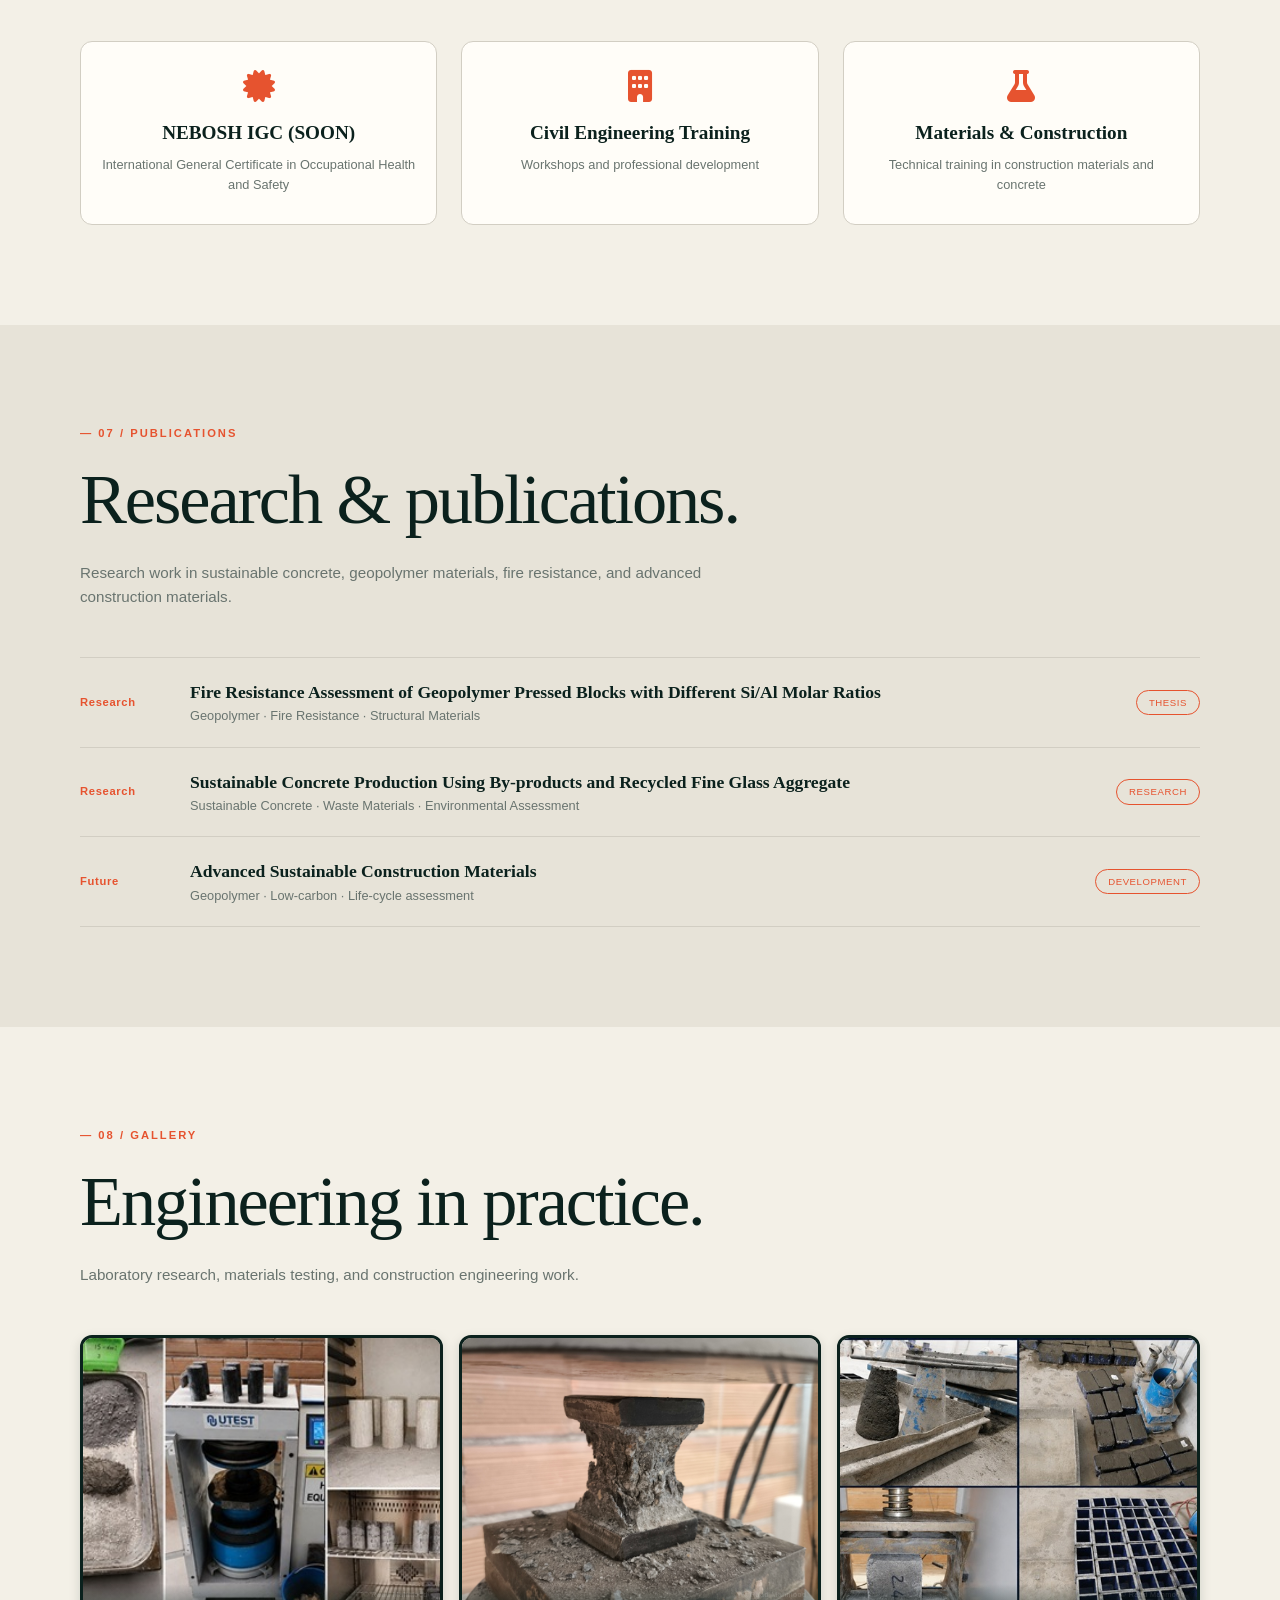
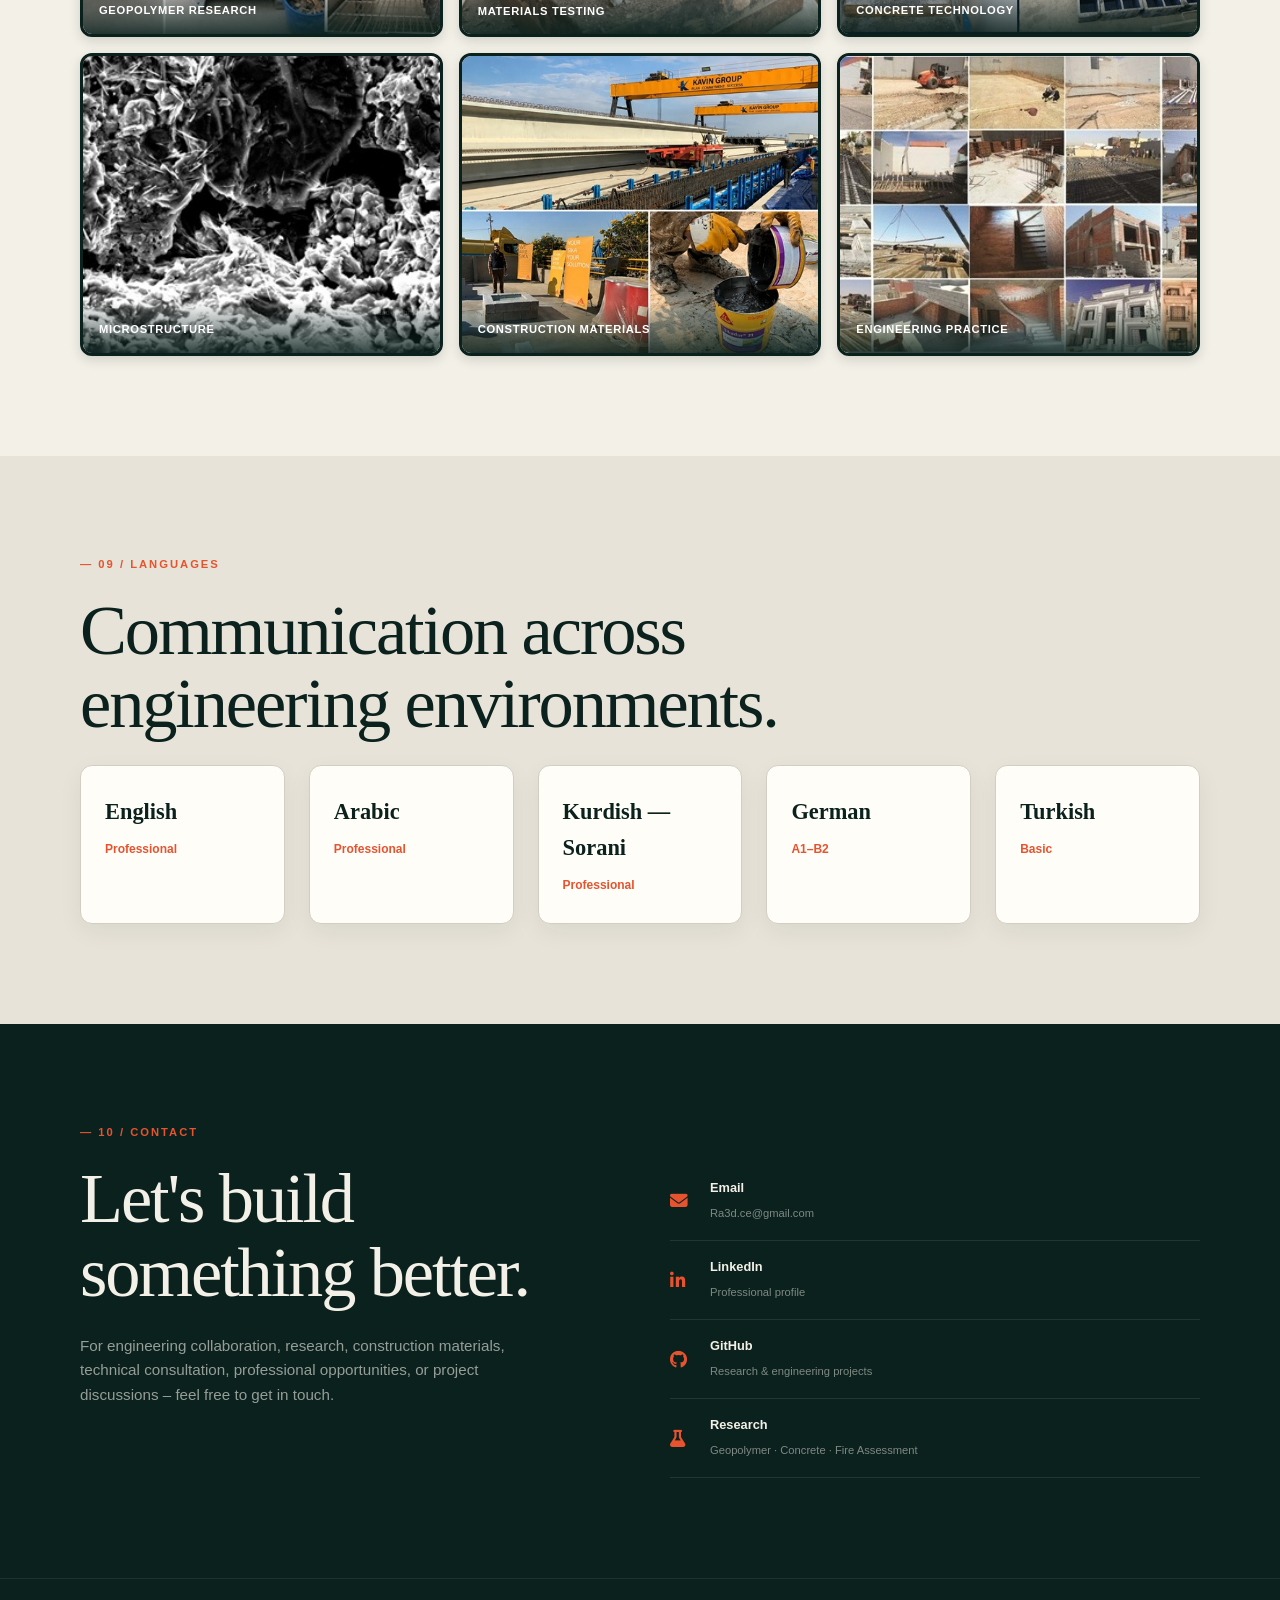
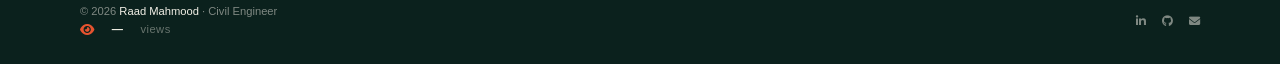
==== commit a12c7219: "Update index.html" ====
--- a/index.html
+++ b/index.html
@@ -1170,7 +1170,7 @@
             <h2 class="section-title">Professional development.</h2>
             <p class="section-description">Professional training and certifications in engineering, construction, safety, and technical practice.</p>
             <div class="cert-grid">
-                <div class="cert-item reveal"><i class="fas fa-certificate"></i><h4>NEBOSH IGC</h4><p>International General Certificate in Occupational Health and Safety</p></div>
+                <div class="cert-item reveal"><i class="fas fa-certificate"></i><h4>NEBOSH IGC (SOON)</h4><p>International General Certificate in Occupational Health and Safety</p></div>
                 <div class="cert-item reveal"><i class="fas fa-building"></i><h4>Civil Engineering Training</h4><p>Workshops and professional development</p></div>
                 <div class="cert-item reveal"><i class="fas fa-flask"></i><h4>Materials &amp; Construction</h4><p>Technical training in construction materials and concrete</p></div>
             </div>
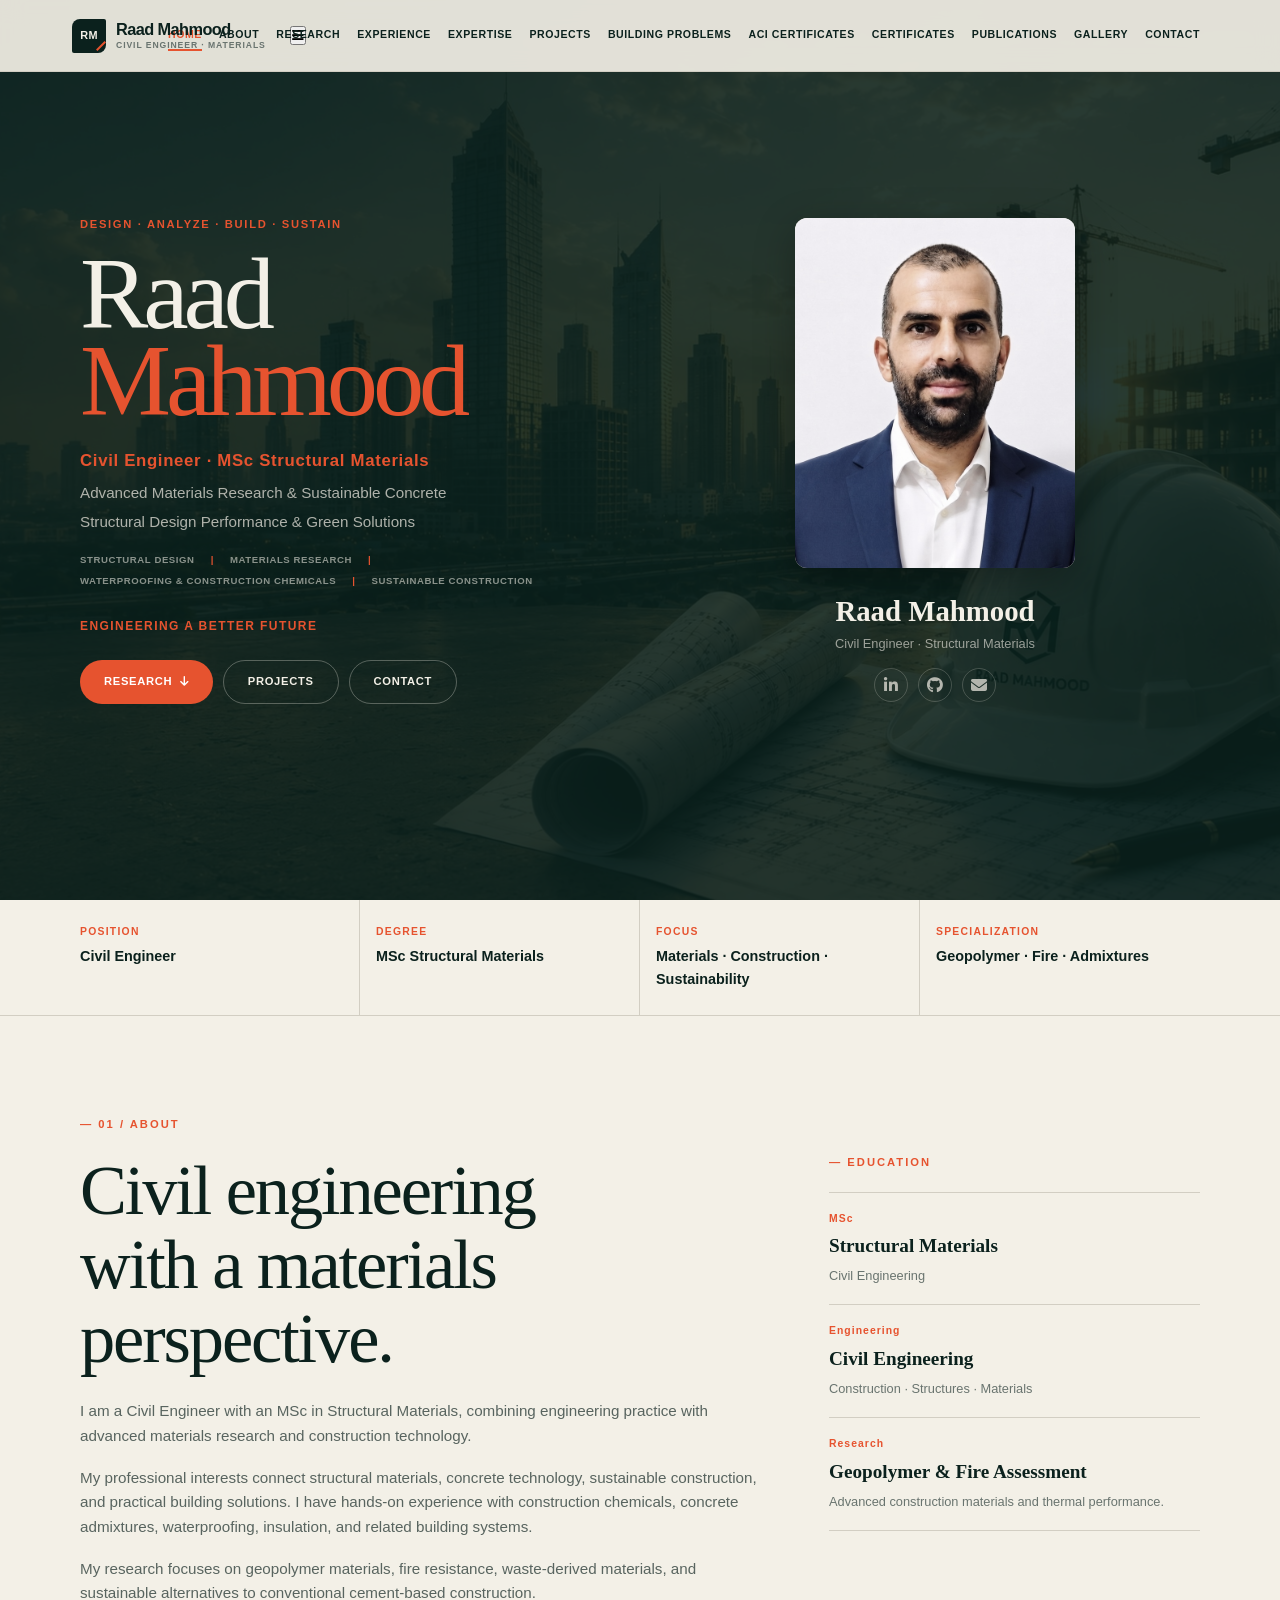
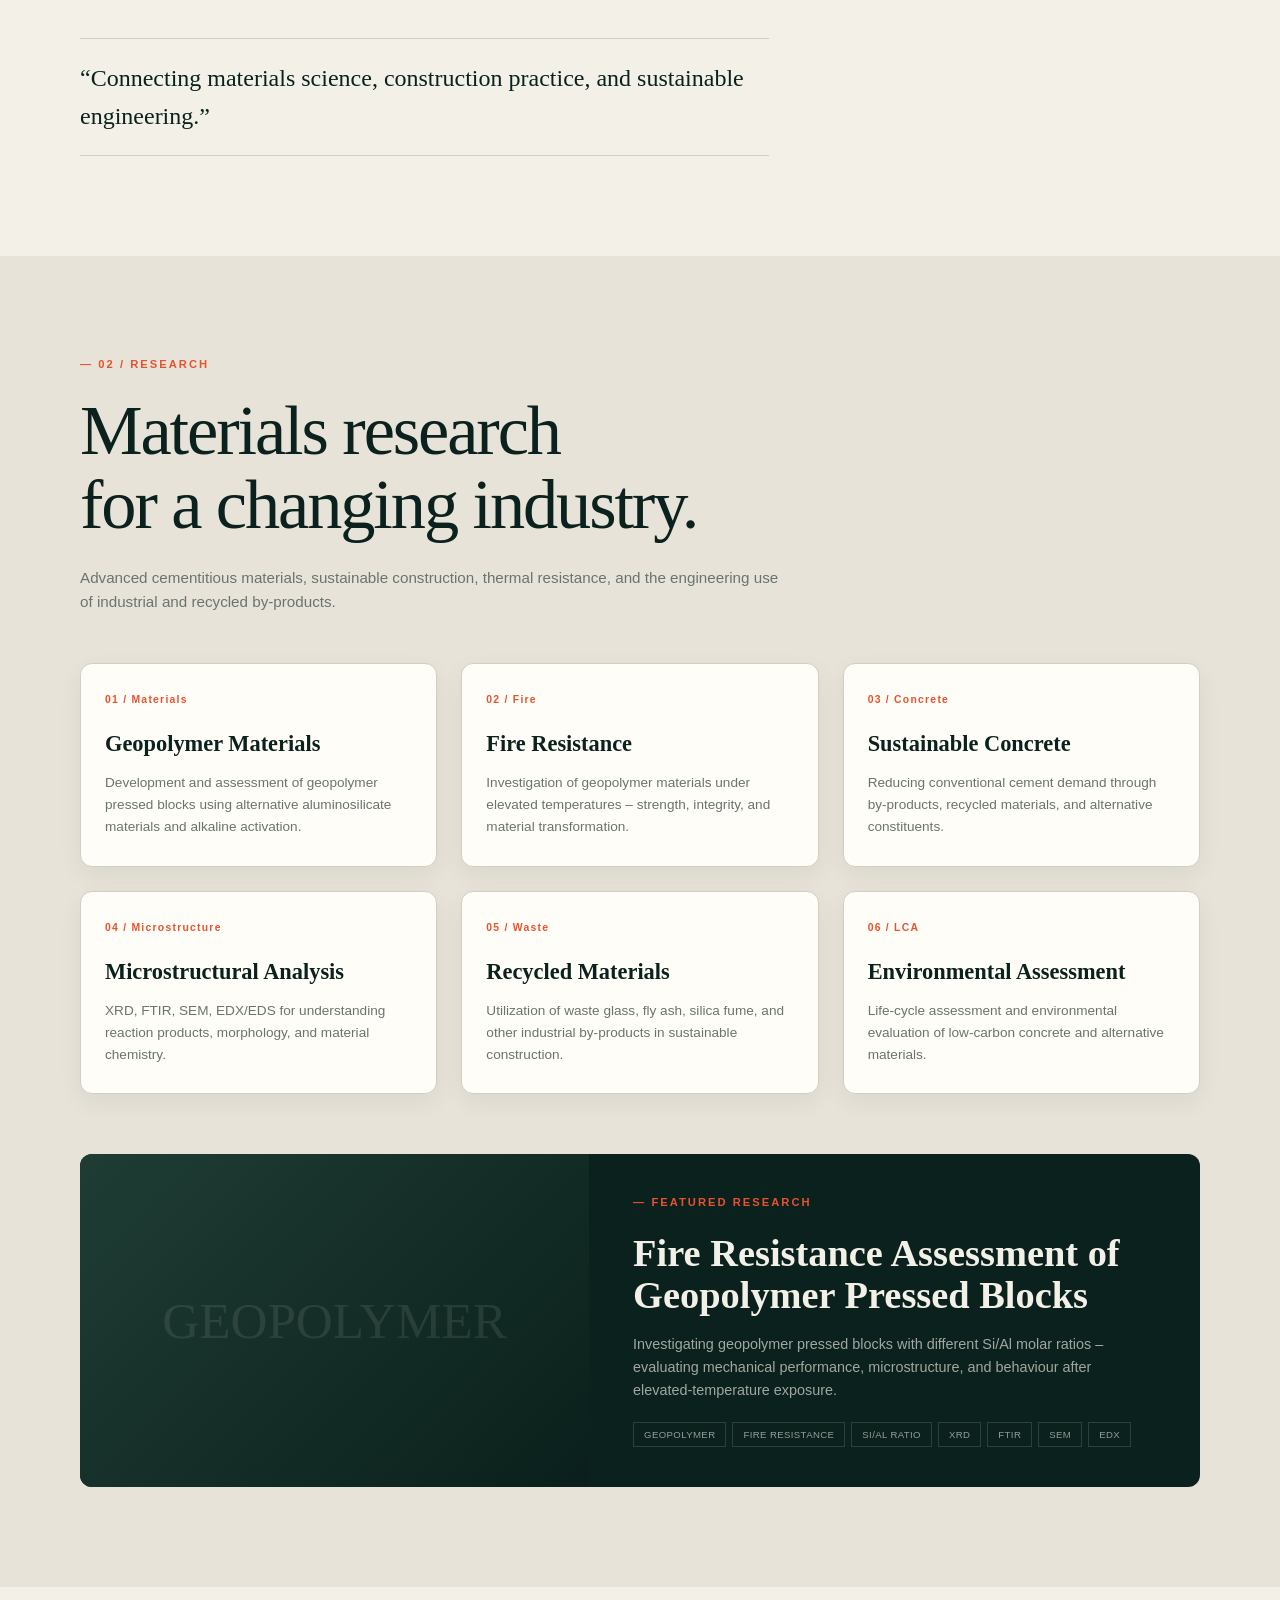
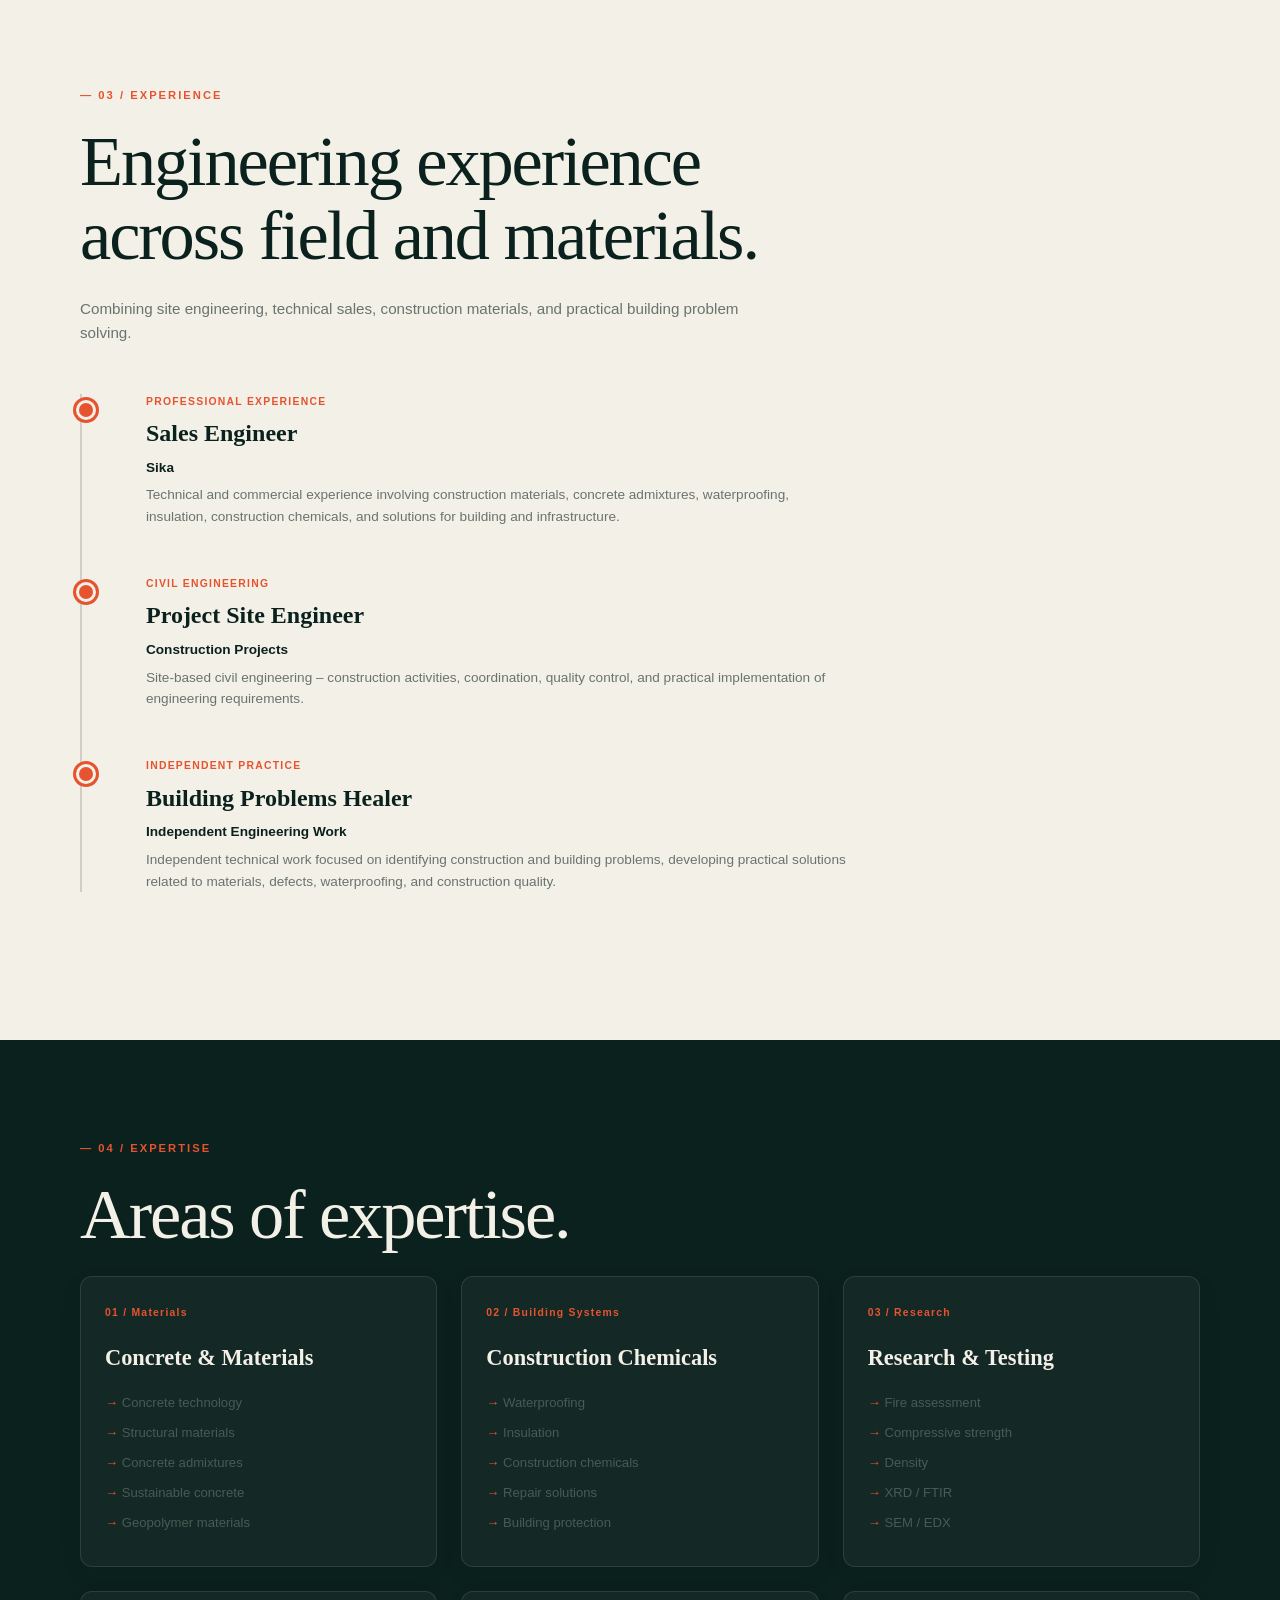
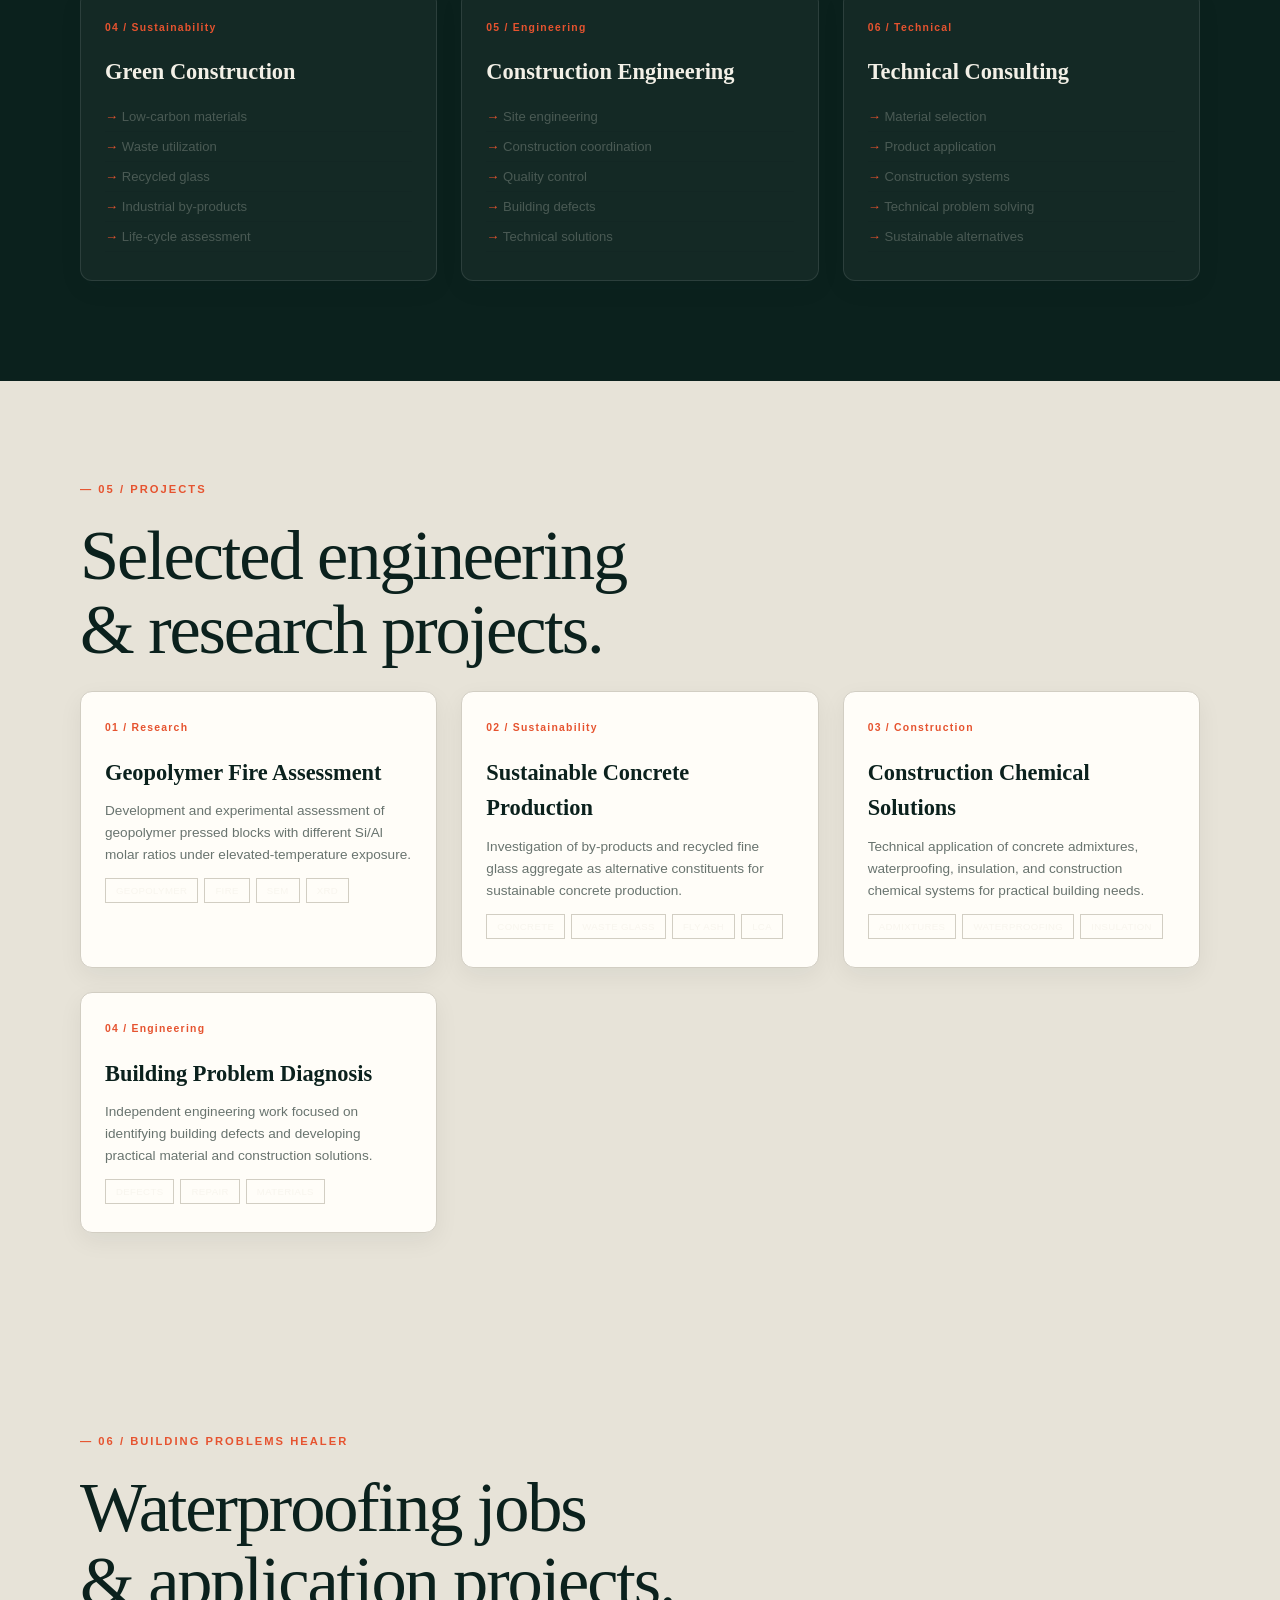
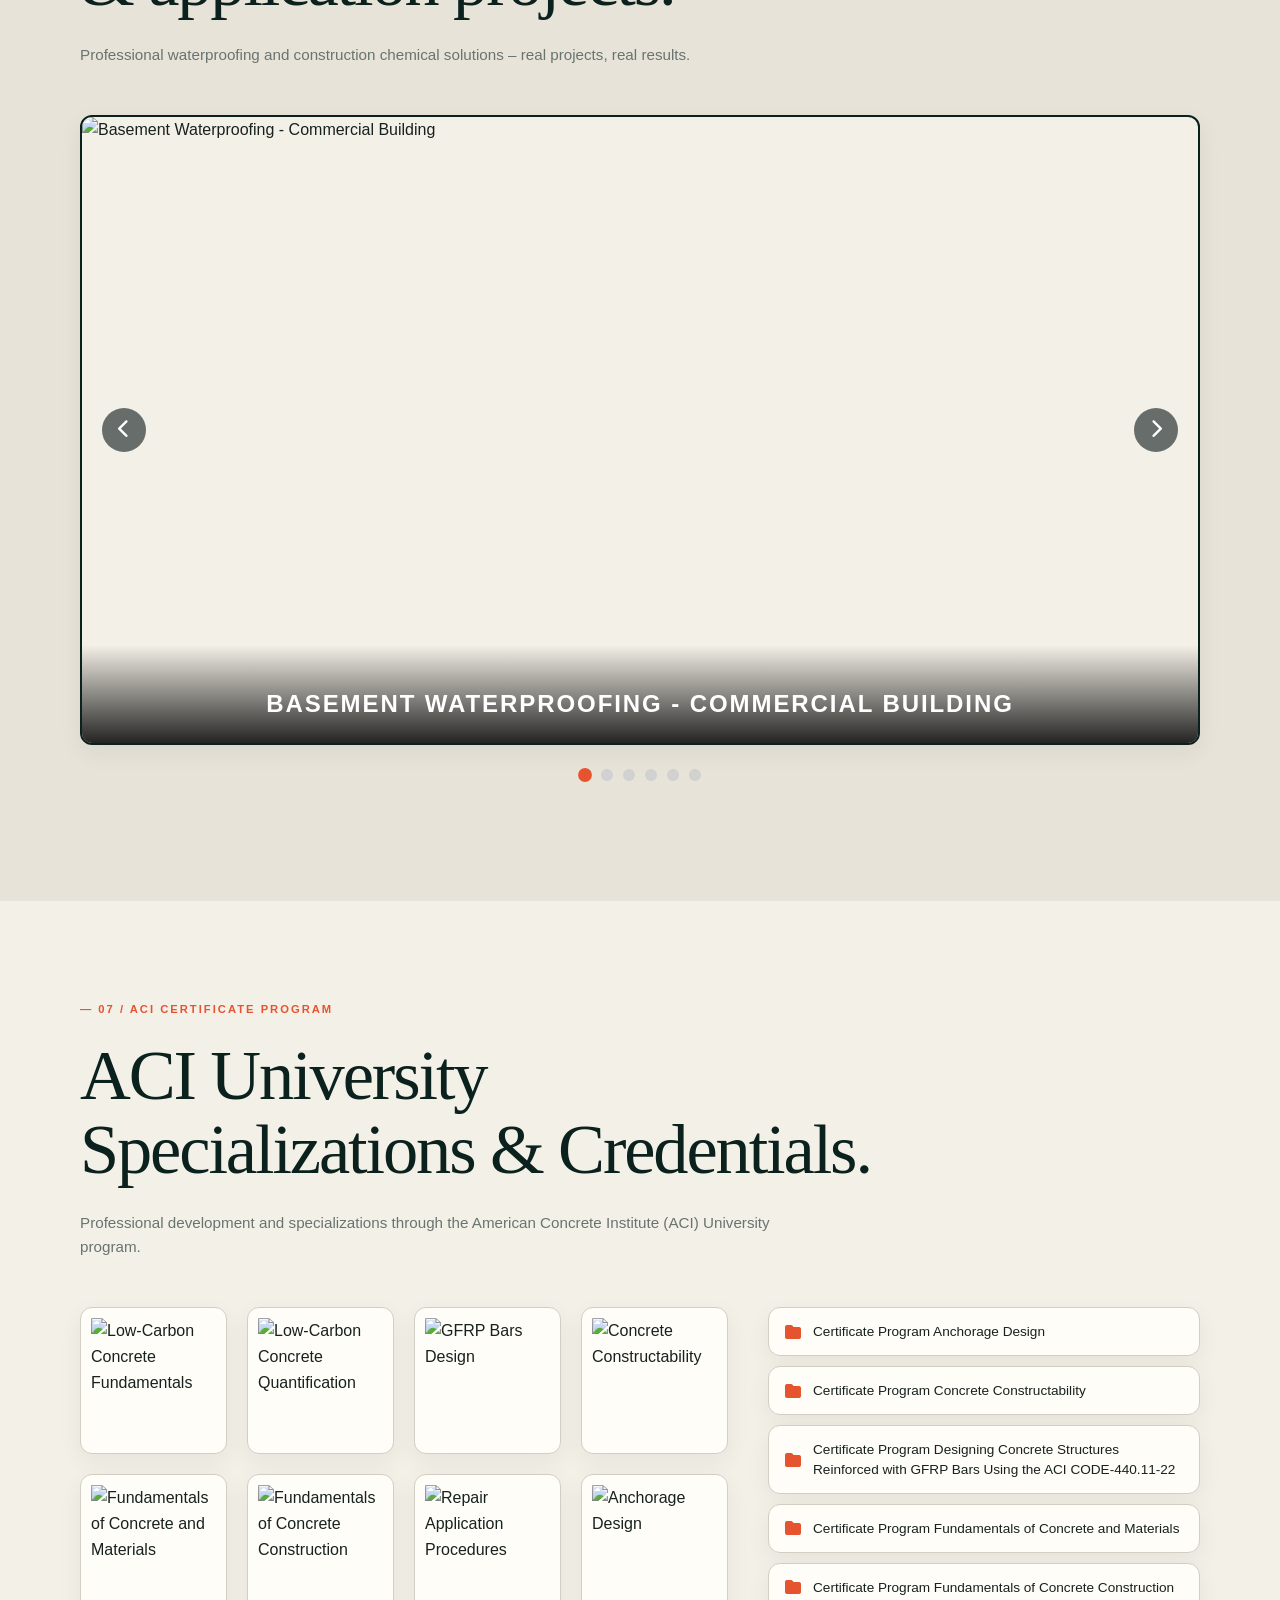
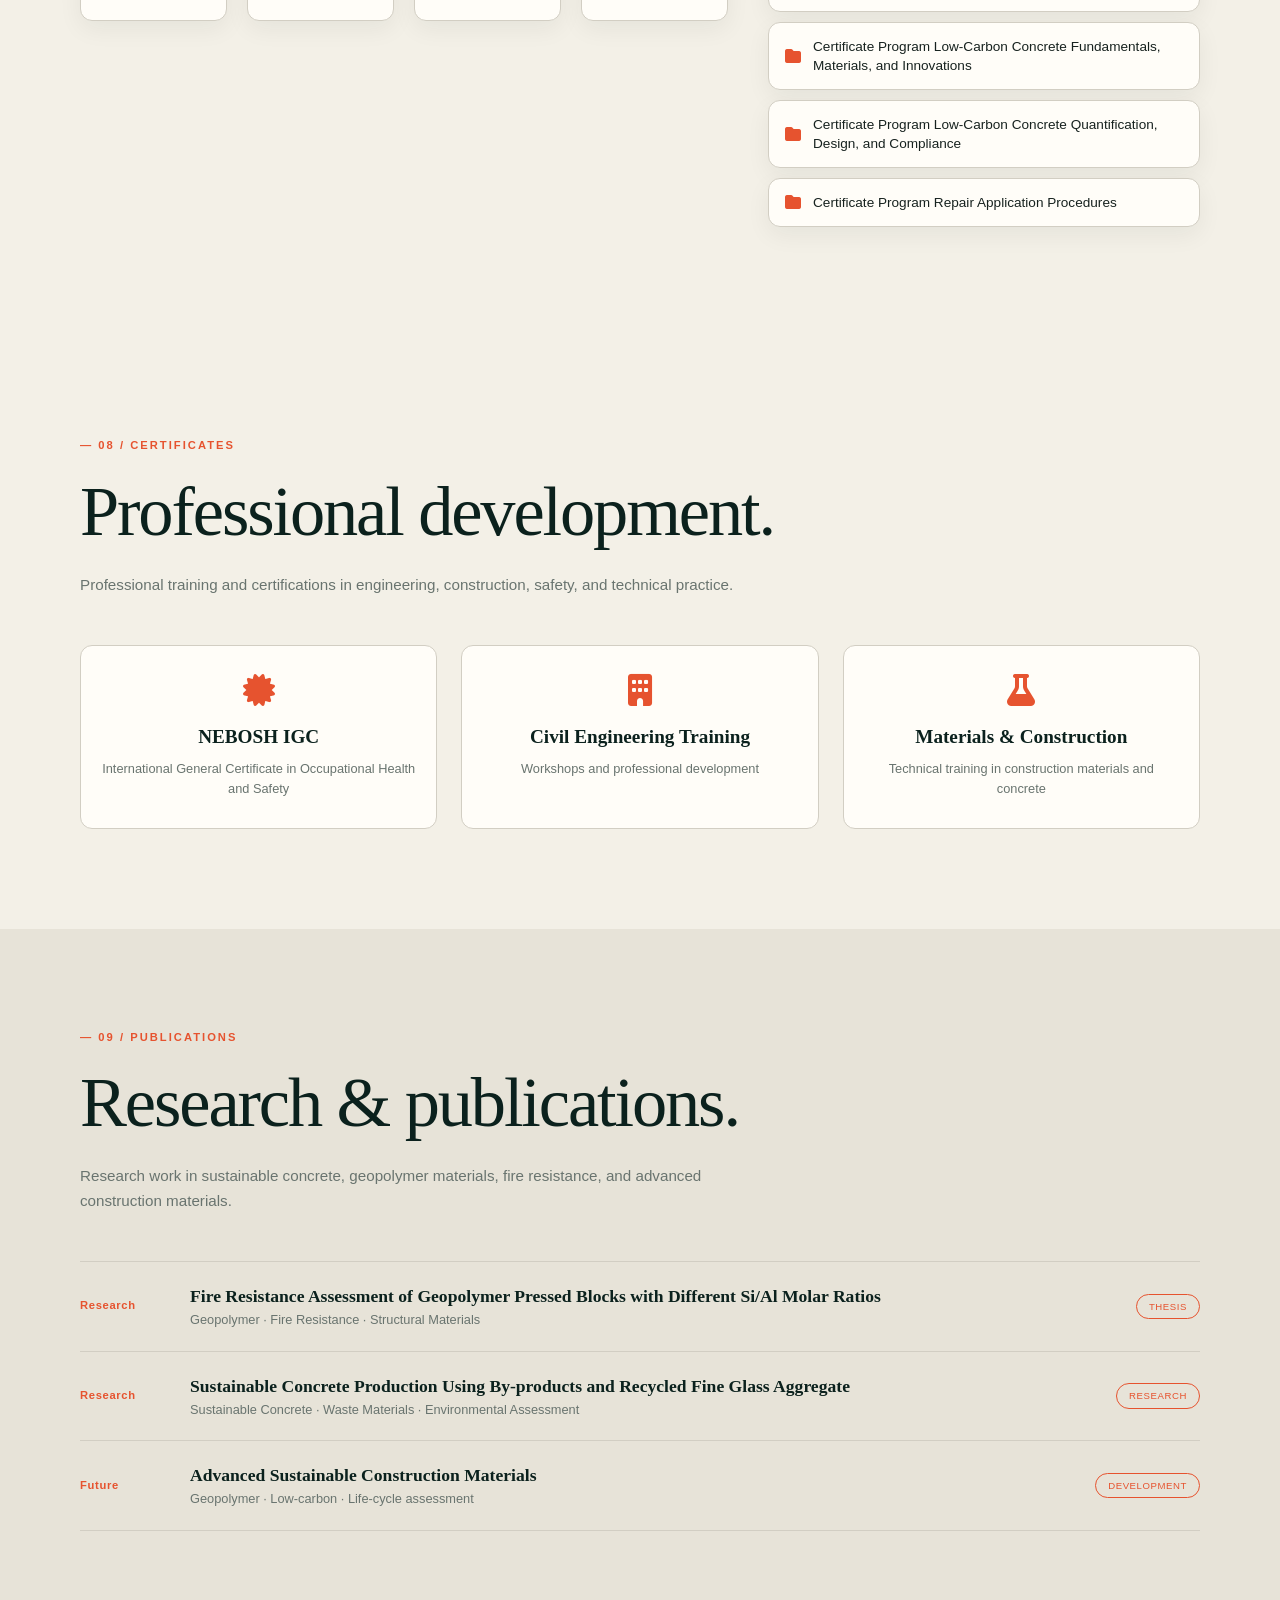
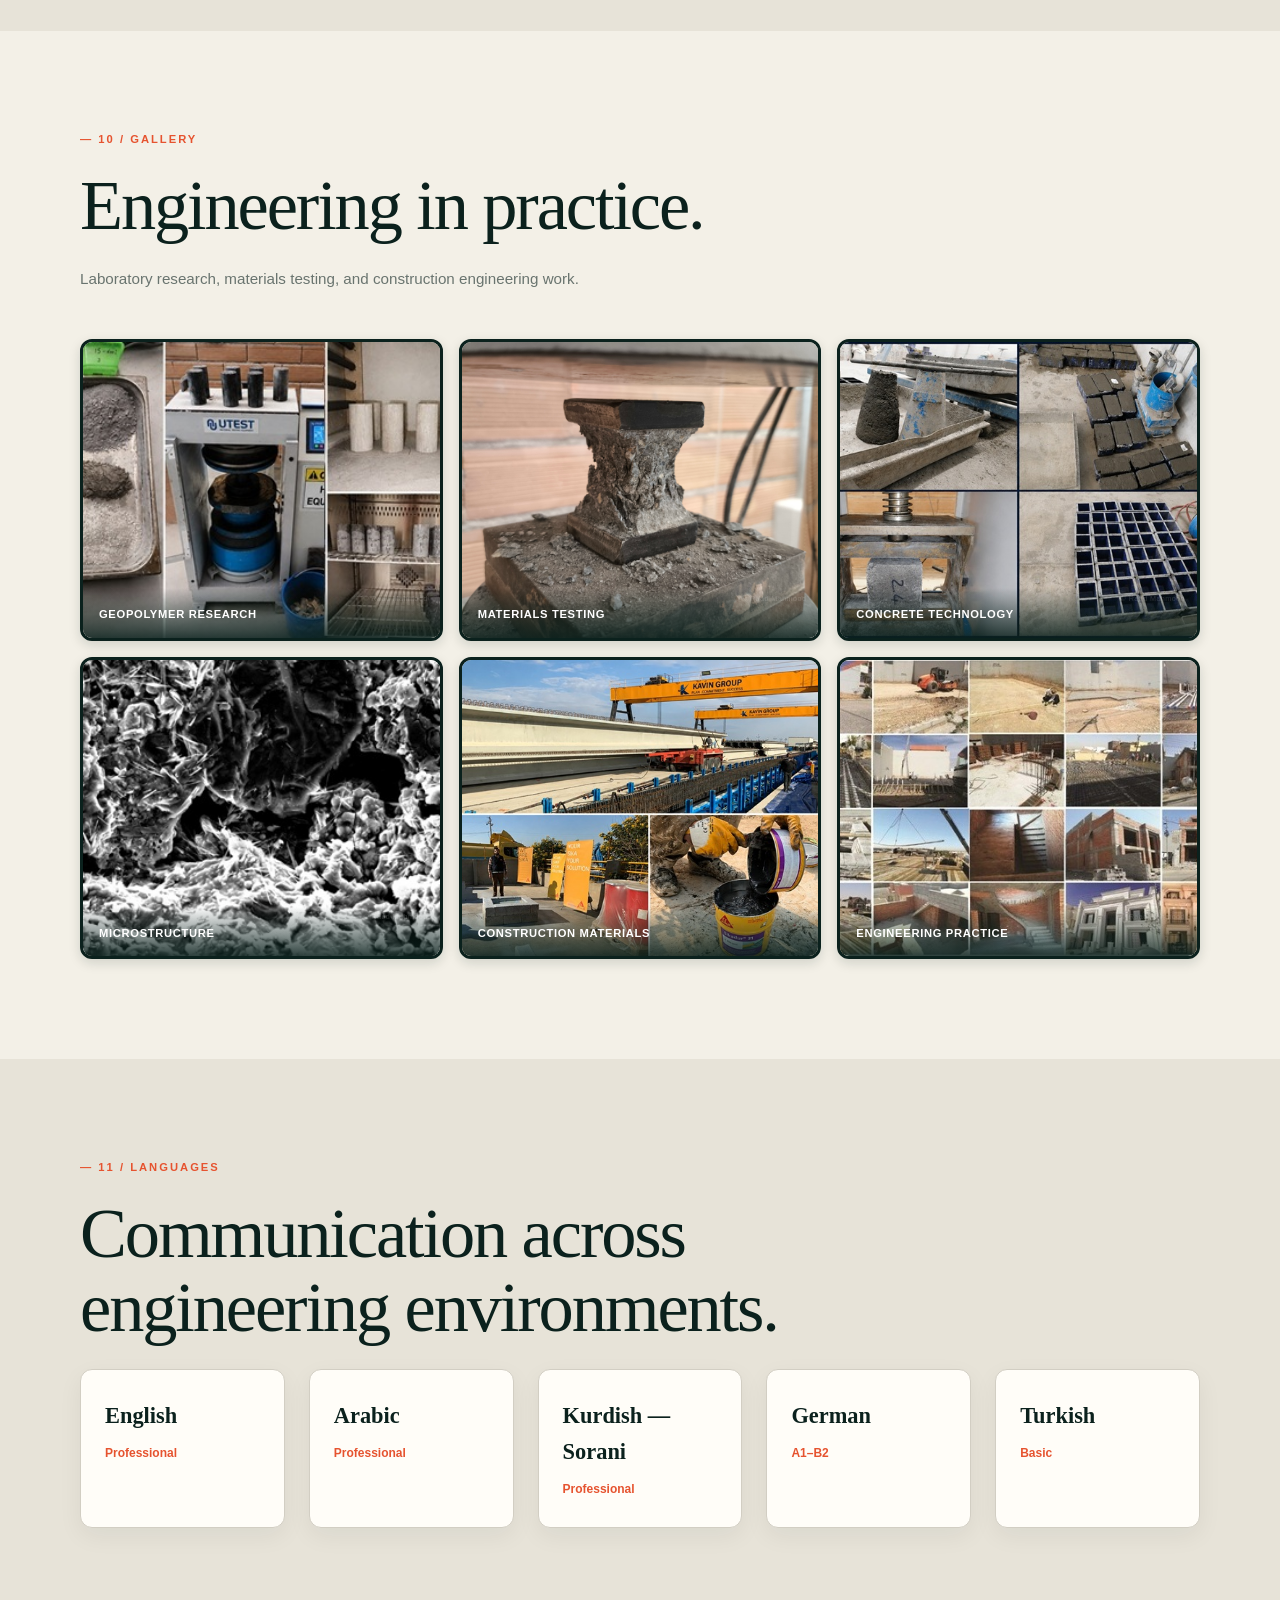
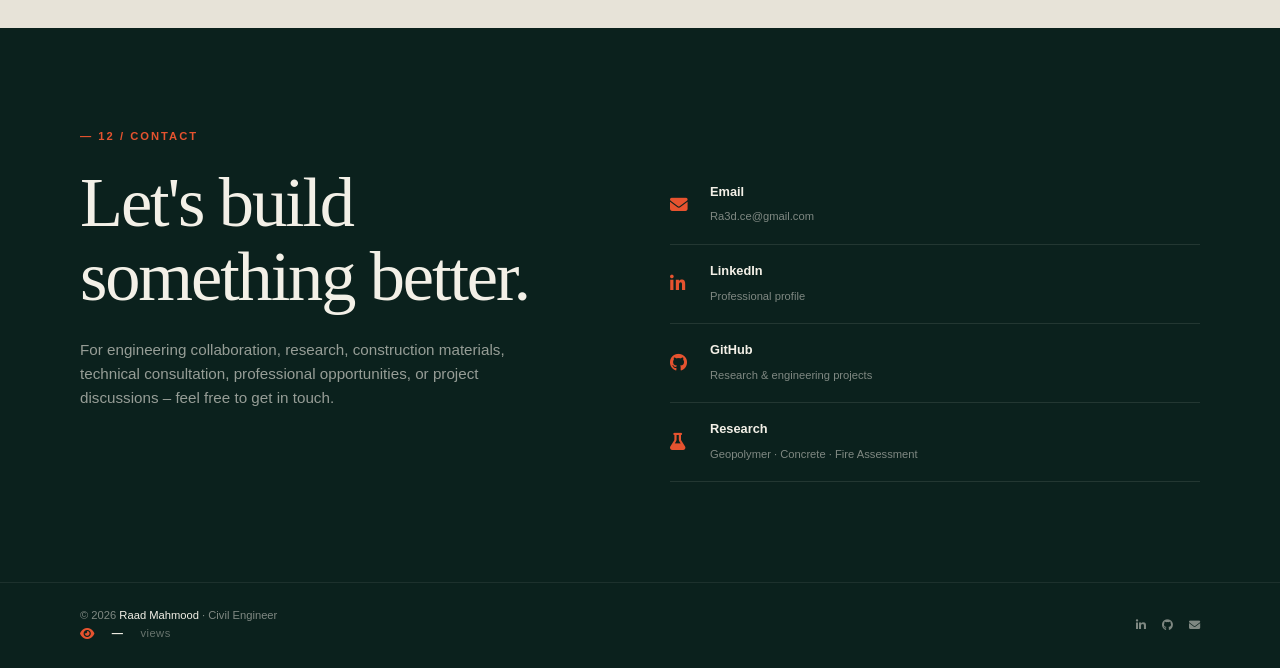
==== commit deb8774b: "Update index.html" ====
--- a/index.html
+++ b/index.html
@@ -6,6 +6,14 @@
     <title>Raad Mahmood · Civil Engineer & Materials Specialist</title>
     <meta name="description" content="Raad Mahmood – Civil Engineer, MSc Structural Materials, specialising in geopolymer fire assessment, concrete admixtures, waterproofing, insulation, construction chemicals, and sustainable concrete." />
     <link rel="stylesheet" href="https://cdnjs.cloudflare.com/ajax/libs/font-awesome/6.5.2/css/all.min.css" />
+
+    <!-- ===== FAVICON ===== -->
+    <link rel="apple-touch-icon" sizes="180x180" href="/apple-touch-icon.png">
+    <link rel="icon" type="image/png" sizes="32x32" href="/favicon-32x32.png">
+    <link rel="icon" type="image/png" sizes="16x16" href="/favicon-16x16.png">
+    <link rel="manifest" href="/site.webmanifest">
+    <link rel="mask-icon" href="/safari-pinned-tab.svg" color="#0b211d">
+    <meta name="theme-color" content="#0b211d">
 
     <style>
         /* ===== VARIABLES (same palette) ===== */
@@ -66,7 +74,6 @@
             user-select: none;
             pointer-events: none;
         }
-
         .gallery-item img,
         .profile-image img,
         .hero::after {
@@ -109,7 +116,6 @@
             align-items: center;
             justify-content: space-between;
         }
-        /* ===== HEADER BRAND ===== */
         .logo {
             display: flex;
             align-items: center;
@@ -120,7 +126,6 @@
             font-weight: 700;
             color: var(--green);
         }
-
         .logo-mark {
             width: 34px;
             height: 34px;
@@ -137,7 +142,6 @@
             position: relative;
             overflow: hidden;
         }
-
         .logo-mark::after {
             content: "";
             position: absolute;
@@ -148,13 +152,11 @@
             bottom: 6px;
             transform: rotate(-45deg);
         }
-
         .logo-text {
             display: block;
             min-width: 0;
             line-height: 1.15;
         }
-
         .logo-name {
             font-family: "Century Gothic", "Trebuchet MS", Arial, sans-serif;
             font-size: 1.02rem;
@@ -162,7 +164,6 @@
             letter-spacing: -0.035em;
             white-space: nowrap;
         }
-
         .logo-role {
             display: block;
             margin-top: 2px;
@@ -173,7 +174,6 @@
             font-weight: 600;
             white-space: nowrap;
         }
-
         .nav-links {
             display: flex;
             align-items: center;
@@ -182,7 +182,6 @@
             flex: 1;
             min-width: 0;
         }
-
         .nav-links a {
             font-size: 0.66rem;
             font-weight: 700;
@@ -194,7 +193,6 @@
             transition: color 0.2s, border-color 0.2s;
             white-space: nowrap;
         }
-
         .nav-links a:hover,
         .nav-links a.active {
             color: var(--orange);
@@ -206,11 +204,9 @@
                 flex-basis: 185px;
                 width: 185px;
             }
-
             .nav-links {
                 gap: 13px;
             }
-
             .nav-links a {
                 font-size: 0.60rem;
                 letter-spacing: 0.045em;
@@ -335,7 +331,6 @@
             border-color: var(--orange);
             color: var(--orange);
         }
-
         .hero-profile {
             display: flex;
             flex-direction: column;
@@ -473,7 +468,7 @@
             font-size: 0.8rem;
         }
 
-        /* ===== CARDS (for research, expertise, etc.) ===== */
+        /* ===== CARDS ===== */
         .card-grid {
             display: grid;
             grid-template-columns: repeat(auto-fit, minmax(280px, 1fr));
@@ -524,7 +519,7 @@
             color: var(--orange);
         }
 
-        /* ===== FEATURED RESEARCH (wide card) ===== */
+        /* ===== FEATURED RESEARCH ===== */
         .featured {
             margin-top: 60px;
             display: grid;
@@ -809,8 +804,6 @@
         .footer-socials a:hover {
             color: var(--orange);
         }
-
-        /* ===== VISITOR COUNTER – CSS ===== */
         .visitor-counter {
             display: inline-flex;
             align-items: center;
@@ -829,6 +822,151 @@
             min-width: 30px;
             display: inline-block;
             text-align: center;
+        }
+
+        /* ===== BUILDING PROBLEMS – SINGLE IMAGE SLIDER ===== */
+        .healer-slider-wrapper {
+            max-width: 100%;
+            margin: 0 auto;
+            padding-bottom: 20px;
+        }
+        .healer-slide-card {
+            position: relative;
+            border-radius: var(--radius);
+            border: 2px solid var(--green);
+            overflow: hidden;
+            box-shadow: var(--shadow);
+            background: var(--cream);
+            aspect-ratio: 16 / 9;
+        }
+        .healer-slide-card img {
+            width: 100%;
+            height: 100%;
+            object-fit: cover;
+            display: block;
+            pointer-events: none;
+        }
+        .healer-overlay {
+            position: absolute;
+            bottom: 0;
+            left: 0;
+            right: 0;
+            padding: 40px 20px 20px;
+            background: linear-gradient(to top, rgba(0,0,0,0.85) 0%, transparent 100%);
+            text-align: center;
+            pointer-events: none;
+        }
+        .healer-overlay h3 {
+            color: #fff;
+            text-transform: uppercase;
+            font-weight: 700;
+            letter-spacing: 0.08em;
+            font-family: "Century Gothic", Arial, sans-serif;
+            font-size: clamp(1rem, 2vw, 1.5rem);
+        }
+        .healer-nav-btn {
+            position: absolute;
+            top: 50%;
+            transform: translateY(-50%);
+            background: rgba(45, 55, 55, 0.7);
+            color: #fff;
+            border: none;
+            width: 44px;
+            height: 44px;
+            border-radius: 50%;
+            display: flex;
+            align-items: center;
+            justify-content: center;
+            cursor: pointer;
+            z-index: 10;
+            transition: 0.2s;
+            font-size: 1.2rem;
+        }
+        .healer-nav-btn:hover {
+            background: var(--orange);
+            transform: translateY(-50%) scale(1.05);
+        }
+        .healer-prev { left: 20px; }
+        .healer-next { right: 20px; }
+        .healer-dots {
+            display: flex;
+            justify-content: center;
+            gap: 10px;
+            margin-top: 24px;
+        }
+        .healer-dots button {
+            width: 12px;
+            height: 12px;
+            border-radius: 50%;
+            border: none;
+            background: #d1d1d1;
+            cursor: pointer;
+            transition: 0.3s;
+        }
+        .healer-dots button.active {
+            background: var(--orange);
+            transform: scale(1.15);
+        }
+
+        /* ===== NEW ACI CERTIFICATE SECTION ===== */
+        #aci-certificates {
+            background: var(--cream);
+        }
+        .aci-grid {
+            display: grid;
+            grid-template-columns: 1.2fr 0.8fr;
+            gap: 40px;
+            align-items: start;
+        }
+        .badge-grid {
+            display: grid;
+            grid-template-columns: repeat(4, 1fr);
+            gap: 20px;
+        }
+        .badge-grid img {
+            width: 100%;
+            height: auto;
+            aspect-ratio: 1/1;
+            object-fit: contain;
+            border-radius: var(--radius);
+            border: 1px solid var(--line);
+            box-shadow: var(--shadow);
+            transition: 0.3s;
+            background: var(--white);
+            padding: 10px;
+        }
+        .badge-grid img:hover {
+            transform: translateY(-4px);
+            box-shadow: 0 12px 28px rgba(11, 33, 29, 0.08);
+        }
+        .aci-list ul {
+            list-style: none;
+            padding: 0;
+            margin: 0;
+        }
+        .aci-list ul li {
+            padding: 14px 16px;
+            background: var(--white);
+            border-radius: var(--radius);
+            border: 1px solid var(--line);
+            margin-bottom: 10px;
+            font-size: 0.85rem;
+            color: var(--black);
+            display: flex;
+            align-items: center;
+            gap: 12px;
+            transition: 0.2s;
+            box-shadow: var(--shadow);
+            line-height: 1.4;
+        }
+        .aci-list ul li i {
+            color: var(--orange);
+            font-size: 1rem;
+            flex-shrink: 0;
+        }
+        .aci-list ul li:hover {
+            border-color: var(--orange);
+            transform: translateX(4px);
         }
 
         /* ===== RESPONSIVE ===== */
@@ -897,6 +1035,21 @@
                 flex-direction: column;
                 text-align: center;
             }
+            .healer-nav-btn {
+                width: 34px;
+                height: 34px;
+                font-size: 0.9rem;
+            }
+            .healer-prev { left: 10px; }
+            .healer-next { right: 10px; }
+            
+            .aci-grid {
+                grid-template-columns: 1fr;
+            }
+            .badge-grid {
+                grid-template-columns: repeat(4, 1fr); 
+                gap: 15px;
+            }
         }
 
         @media (max-width: 700px) {
@@ -905,20 +1058,20 @@
                 width: auto;
                 transform: translateX(-4px);
             }
-
             .logo-mark {
                 width: 34px;
                 height: 34px;
                 flex-basis: 34px;
             }
-
             .logo-name {
                 font-size: 0.92rem;
                 font-weight: 700;
             }
-
             .logo-role {
                 font-size: 0.50rem;
+            }
+            .badge-grid {
+                grid-template-columns: repeat(2, 1fr);
             }
         }
 
@@ -936,6 +1089,20 @@
             .footer-inner {
                 flex-direction: column;
                 gap: 12px;
+            }
+            .healer-slide-card {
+                aspect-ratio: 4/3;
+            }
+            .healer-overlay h3 {
+                font-size: 0.9rem;
+            }
+            .aci-list ul li {
+                font-size: 0.8rem;
+                padding: 12px;
+            }
+            .badge-grid {
+                grid-template-columns: repeat(2, 1fr);
+                gap: 10px;
             }
         }
 
@@ -951,7 +1118,6 @@
         }
     </style>
 </head>
-
 <body>
 
     <!-- ===== HEADER ===== -->
@@ -961,7 +1127,7 @@
                 <div class="logo-mark">RM</div>
                 <div class="logo-text">
                     <div class="logo-name">Raad Mahmood</div>
-                    <span class="logo-role">MSc Civil Engineering</span>
+                    <span class="logo-role">Civil Engineer · Materials</span>
                 </div>
             </a>
             <button class="menu-btn" onclick="toggleMenu()"><i class="fas fa-bars"></i></button>
@@ -972,6 +1138,8 @@
                 <a href="#experience">Experience</a>
                 <a href="#expertise">Expertise</a>
                 <a href="#projects">Projects</a>
+                <a href="#building-problems">Building Problems</a>
+                <a href="#aci-certificates">ACI Certificates</a>
                 <a href="#certificates">Certificates</a>
                 <a href="#publications">Publications</a>
                 <a href="#gallery">Gallery</a>
@@ -1163,14 +1331,73 @@
         </div>
     </section>
 
+    <!-- ===== BUILDING PROBLEMS HEALER ===== -->
+    <section id="building-problems" style="background:var(--cream-dark);">
+        <div class="container">
+            <div class="section-label">06 / Building Problems Healer</div>
+            <h2 class="section-title">Waterproofing jobs <br />&amp; application projects.</h2>
+            <p class="section-description">Professional waterproofing and construction chemical solutions – real projects, real results.</p>
+
+            <div class="healer-slider-wrapper">
+                <div class="healer-slide-card" id="healerSlideCard">
+                    <img id="healerSlideImage" src="images/healer-1.jpg" alt="Waterproofing Project" />
+                    <div class="healer-overlay">
+                        <h3 id="healerSlideTitle">BASEMENT WATERPROOFING - COMMERCIAL BUILDING</h3>
+                    </div>
+                    <button class="healer-nav-btn healer-prev"><i class="fas fa-chevron-left"></i></button>
+                    <button class="healer-nav-btn healer-next"><i class="fas fa-chevron-right"></i></button>
+                </div>
+                <div class="healer-dots" id="healerDots"></div>
+            </div>
+        </div>
+    </section>
+
+    <!-- ===== NEW ACI CERTIFICATE PROGRAM ===== -->
+    <section id="aci-certificates">
+        <div class="container">
+            <div class="section-label">07 / ACI Certificate Program</div>
+            <h2 class="section-title">ACI University <br />Specializations &amp; Credentials.</h2>
+            <p class="section-description">Professional development and specializations through the American Concrete Institute (ACI) University program.</p>
+
+            <div class="aci-grid">
+                <div class="aci-badges">
+                    <div class="badge-grid">
+                        <!-- Place your 8 ACI certificate images here. 
+                             Rename your images to aci-1.jpg, aci-2.jpg, ... aci-8.jpg for easy mapping -->
+                        <img src="images/aci/aci-1.jpg" alt="Low-Carbon Concrete Fundamentals" />
+                        <img src="images/aci/aci-2.jpg" alt="Low-Carbon Concrete Quantification" />
+                        <img src="images/aci/aci-3.jpg" alt="GFRP Bars Design" />
+                        <img src="images/aci/aci-4.jpg" alt="Concrete Constructability" />
+                        <img src="images/aci/aci-5.jpg" alt="Fundamentals of Concrete and Materials" />
+                        <img src="images/aci/aci-6.jpg" alt="Fundamentals of Concrete Construction" />
+                        <img src="images/aci/aci-7.jpg" alt="Repair Application Procedures" />
+                        <img src="images/aci/aci-8.jpg" alt="Anchorage Design" />
+                    </div>
+                </div>
+                <div class="aci-list">
+                    <ul>
+                        <li><i class="fas fa-folder"></i> Certificate Program Anchorage Design</li>
+                        <li><i class="fas fa-folder"></i> Certificate Program Concrete Constructability</li>
+                        <li><i class="fas fa-folder"></i> Certificate Program Designing Concrete Structures Reinforced with GFRP Bars Using the ACI CODE-440.11-22</li>
+                        <li><i class="fas fa-folder"></i> Certificate Program Fundamentals of Concrete and Materials</li>
+                        <li><i class="fas fa-folder"></i> Certificate Program Fundamentals of Concrete Construction</li>
+                        <li><i class="fas fa-folder"></i> Certificate Program Low-Carbon Concrete Fundamentals, Materials, and Innovations</li>
+                        <li><i class="fas fa-folder"></i> Certificate Program Low-Carbon Concrete Quantification, Design, and Compliance</li>
+                        <li><i class="fas fa-folder"></i> Certificate Program Repair Application Procedures</li>
+                    </ul>
+                </div>
+            </div>
+        </div>
+    </section>
+
     <!-- ===== CERTIFICATES ===== -->
     <section id="certificates">
         <div class="container">
-            <div class="section-label">06 / Certificates</div>
+            <div class="section-label">08 / Certificates</div>
             <h2 class="section-title">Professional development.</h2>
             <p class="section-description">Professional training and certifications in engineering, construction, safety, and technical practice.</p>
             <div class="cert-grid">
-                <div class="cert-item reveal"><i class="fas fa-certificate"></i><h4>NEBOSH IGC (SOON)</h4><p>International General Certificate in Occupational Health and Safety</p></div>
+                <div class="cert-item reveal"><i class="fas fa-certificate"></i><h4>NEBOSH IGC</h4><p>International General Certificate in Occupational Health and Safety</p></div>
                 <div class="cert-item reveal"><i class="fas fa-building"></i><h4>Civil Engineering Training</h4><p>Workshops and professional development</p></div>
                 <div class="cert-item reveal"><i class="fas fa-flask"></i><h4>Materials &amp; Construction</h4><p>Technical training in construction materials and concrete</p></div>
             </div>
@@ -1180,7 +1407,7 @@
     <!-- ===== PUBLICATIONS ===== -->
     <section id="publications" style="background:var(--cream-dark);">
         <div class="container">
-            <div class="section-label">07 / Publications</div>
+            <div class="section-label">09 / Publications</div>
             <h2 class="section-title">Research &amp; publications.</h2>
             <p class="section-description">Research work in sustainable concrete, geopolymer materials, fire resistance, and advanced construction materials.</p>
             <div class="pub-list">
@@ -1194,7 +1421,7 @@
     <!-- ===== GALLERY ===== -->
     <section id="gallery">
         <div class="container">
-            <div class="section-label">08 / Gallery</div>
+            <div class="section-label">10 / Gallery</div>
             <h2 class="section-title">Engineering in practice.</h2>
             <p class="section-description">Laboratory research, materials testing, and construction engineering work.</p>
             <div class="gallery-grid">
@@ -1229,7 +1456,7 @@
     <!-- ===== LANGUAGES ===== -->
     <section id="languages" style="background:var(--cream-dark);">
         <div class="container">
-            <div class="section-label">09 / Languages</div>
+            <div class="section-label">11 / Languages</div>
             <h2 class="section-title">Communication across <br />engineering environments.</h2>
             <div class="card-grid" style="grid-template-columns: repeat(auto-fit, minmax(160px,1fr));">
                 <div class="card"><h3>English</h3><p style="color:var(--orange); font-weight:600; font-size:0.75rem;">Professional</p></div>
@@ -1244,7 +1471,7 @@
     <!-- ===== CONTACT ===== -->
     <section id="contact">
         <div class="container">
-            <div class="section-label" style="color:var(--orange);">10 / Contact</div>
+            <div class="section-label" style="color:var(--orange);">12 / Contact</div>
             <div class="contact-grid">
                 <div>
                     <h2 class="section-title">Let's build <br />something better.</h2>
@@ -1266,7 +1493,6 @@
             <div>
                 © <span id="year"></span> <span class="footer-name">Raad Mahmood</span> · Civil Engineer
                 <br />
-                <!-- ===== VISITOR COUNTER – HTML ===== -->
                 <span class="visitor-counter">
                     <i class="fas fa-eye"></i>
                     <span class="count" id="visitorCount">0</span>
@@ -1329,7 +1555,6 @@
                 return false;
             });
         });
-
         document.querySelectorAll('.gallery-item, .profile-image, .hero').forEach(el => {
             el.addEventListener('contextmenu', (e) => {
                 e.preventDefault();
@@ -1345,11 +1570,9 @@
             }
         });
 
-        // ===== VISITOR COUNTER – JAVASCRIPT =====
+        // ===== VISITOR COUNTER =====
         const COUNTER_KEY = 'raad-mahmood-portfolio-civileng-2026';
         const counterElement = document.getElementById('visitorCount');
-
-        // Only count once per browser per day (prevents refresh-spam inflating the number)
         function shouldCountVisit() {
             const today = new Date().toDateString();
             const lastVisit = localStorage.getItem('rm_last_visit');
@@ -1357,7 +1580,6 @@
             localStorage.setItem('rm_last_visit', today);
             return true;
         }
-
         async function updateVisitorCount() {
             const endpoint = shouldCountVisit()
                 ? `https://countapi.mileshilliard.com/api/v1/hit/${COUNTER_KEY}`
@@ -1371,9 +1593,66 @@
                 console.log('Visitor counter unavailable');
             }
         }
-
         updateVisitorCount();
+
+        // ===== BUILDING PROBLEMS HEALER SLIDER =====
+        const healerData = [
+            { title: 'Basement Waterproofing - Commercial Building', img: 'images/healer-1.jpg' },
+            { title: 'Roof Insulation & Waterproofing Application', img: 'images/healer-2.jpg' },
+            { title: 'Industrial Tank Coating & Epoxy Repair', img: 'images/healer-3.jpg' },
+            { title: 'Foundation Drainage System Installation', img: 'images/healer-4.jpg' },
+            { title: 'Concrete Crack Injection & Repair', img: 'images/healer-5.jpg' },
+            { title: 'Residential Terrace Waterproofing', img: 'images/healer-6.jpg' }
+        ];
+
+        const healerCard = document.getElementById('healerSlideCard');
+        const healerImage = document.getElementById('healerSlideImage');
+        const healerTitle = document.getElementById('healerSlideTitle');
+        const healerDotsContainer = document.getElementById('healerDots');
+        const healerPrevBtn = document.querySelector('.healer-prev');
+        const healerNextBtn = document.querySelector('.healer-next');
+
+        let currentHealerSlide = 0;
+
+        healerData.forEach((_, index) => {
+            const dot = document.createElement('button');
+            if (index === 0) dot.classList.add('active');
+            dot.addEventListener('click', () => goToHealerSlide(index));
+            healerDotsContainer.appendChild(dot);
+        });
+        const healerDots = document.querySelectorAll('.healer-dots button');
+
+        function goToHealerSlide(index) {
+            currentHealerSlide = index;
+            const data = healerData[currentHealerSlide];
+            healerImage.src = data.img;
+            healerImage.alt = data.title;
+            healerTitle.textContent = data.title;
+            
+            healerDots.forEach((dot, idx) => {
+                dot.classList.toggle('active', idx === currentHealerSlide);
+            });
+        }
+
+        function nextHealerSlide() {
+            goToHealerSlide((currentHealerSlide + 1) % healerData.length);
+        }
+
+        function prevHealerSlide() {
+            goToHealerSlide((currentHealerSlide - 1 + healerData.length) % healerData.length);
+        }
+
+        healerPrevBtn.addEventListener('click', prevHealerSlide);
+        healerNextBtn.addEventListener('click', nextHealerSlide);
+
+        let healerInterval = setInterval(nextHealerSlide, 4000);
+        healerCard.addEventListener('mouseenter', () => clearInterval(healerInterval));
+        healerCard.addEventListener('mouseleave', () => {
+            clearInterval(healerInterval);
+            healerInterval = setInterval(nextHealerSlide, 4000);
+        });
+
+        goToHealerSlide(0);
     </script>
-
 </body>
 </html>
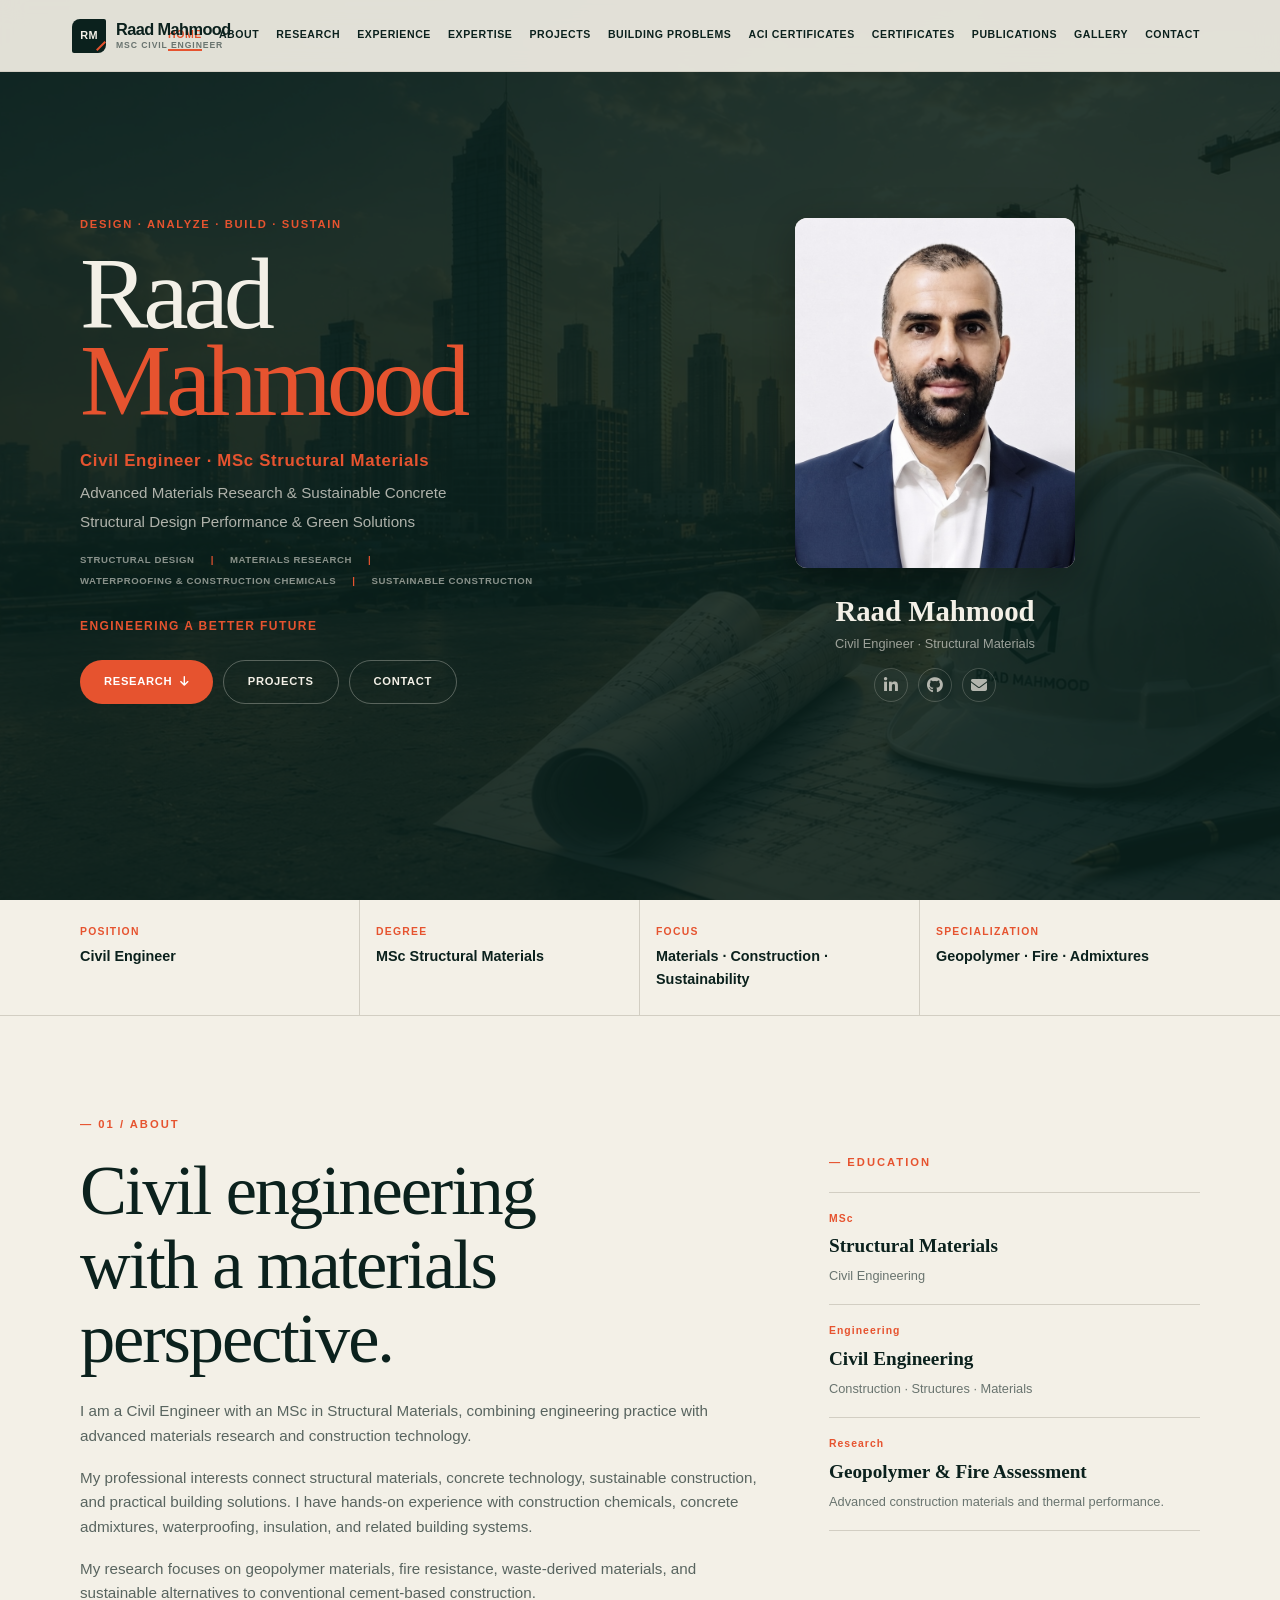
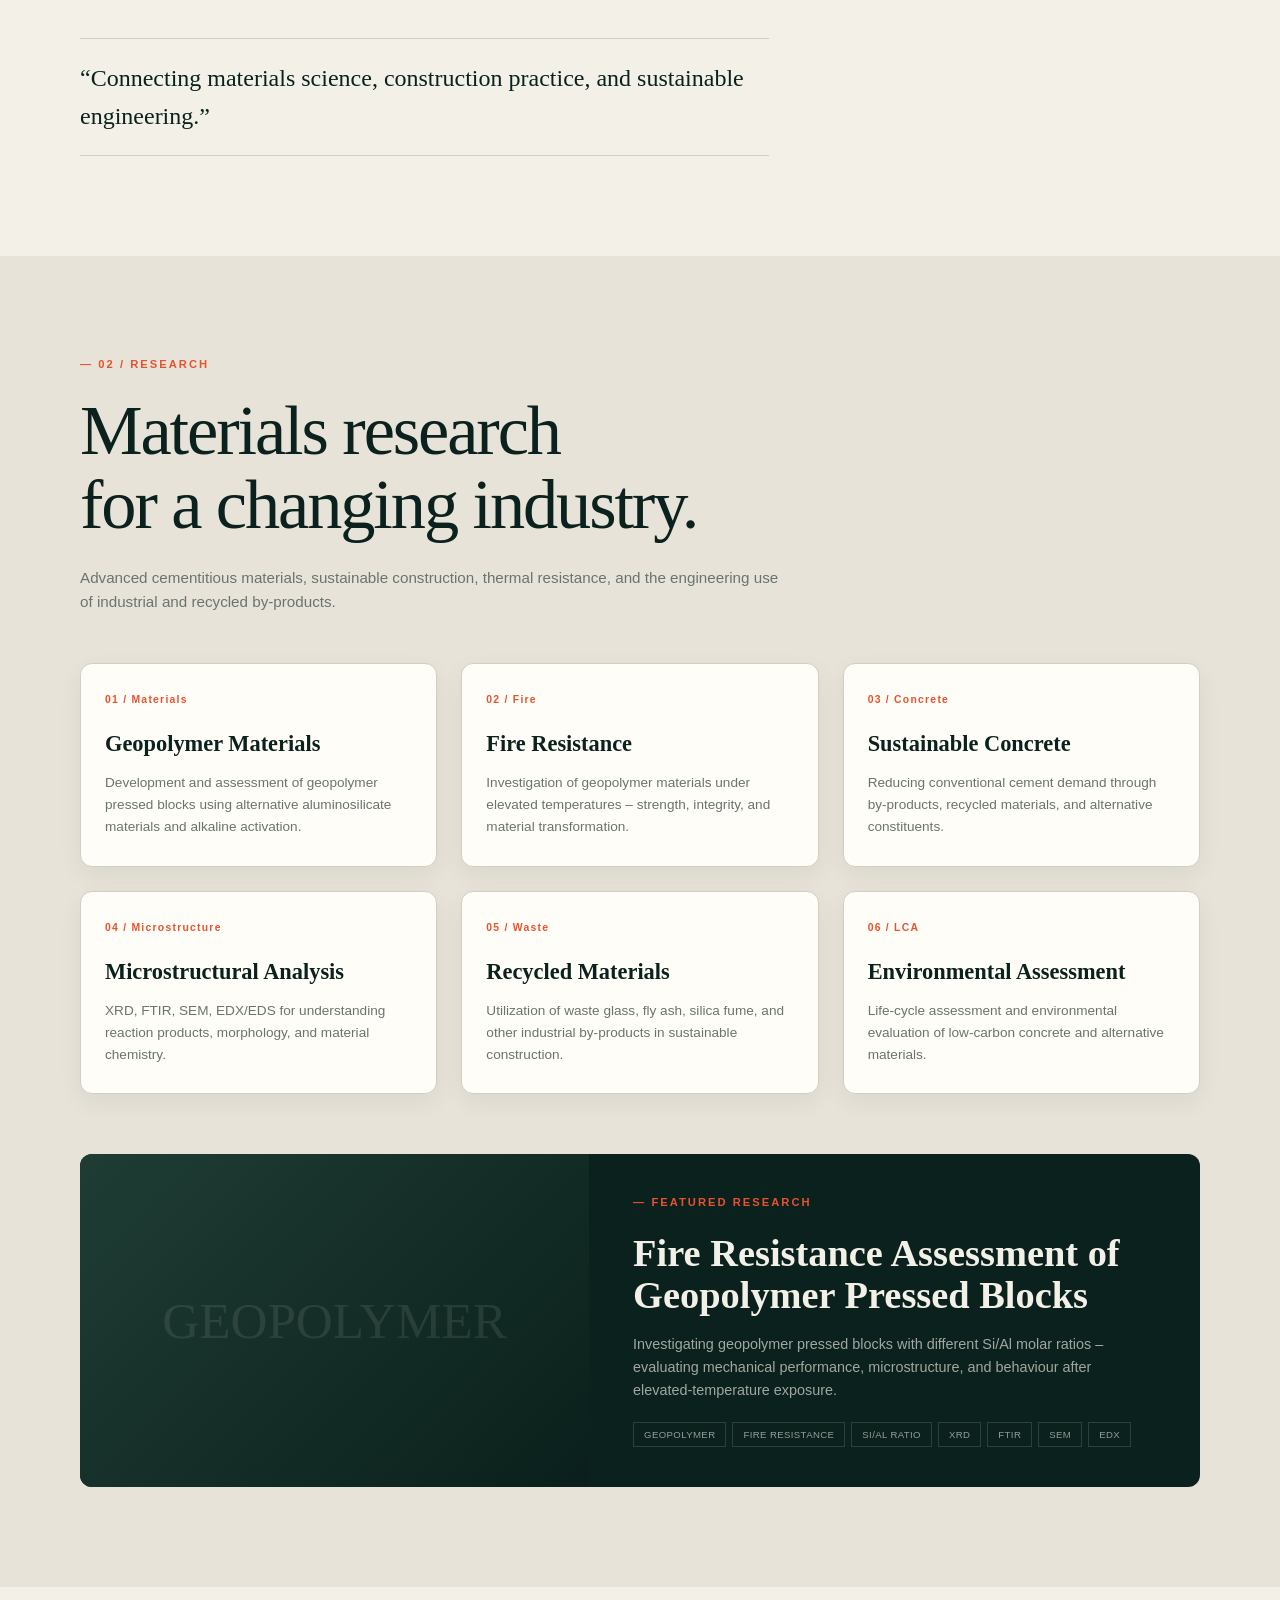
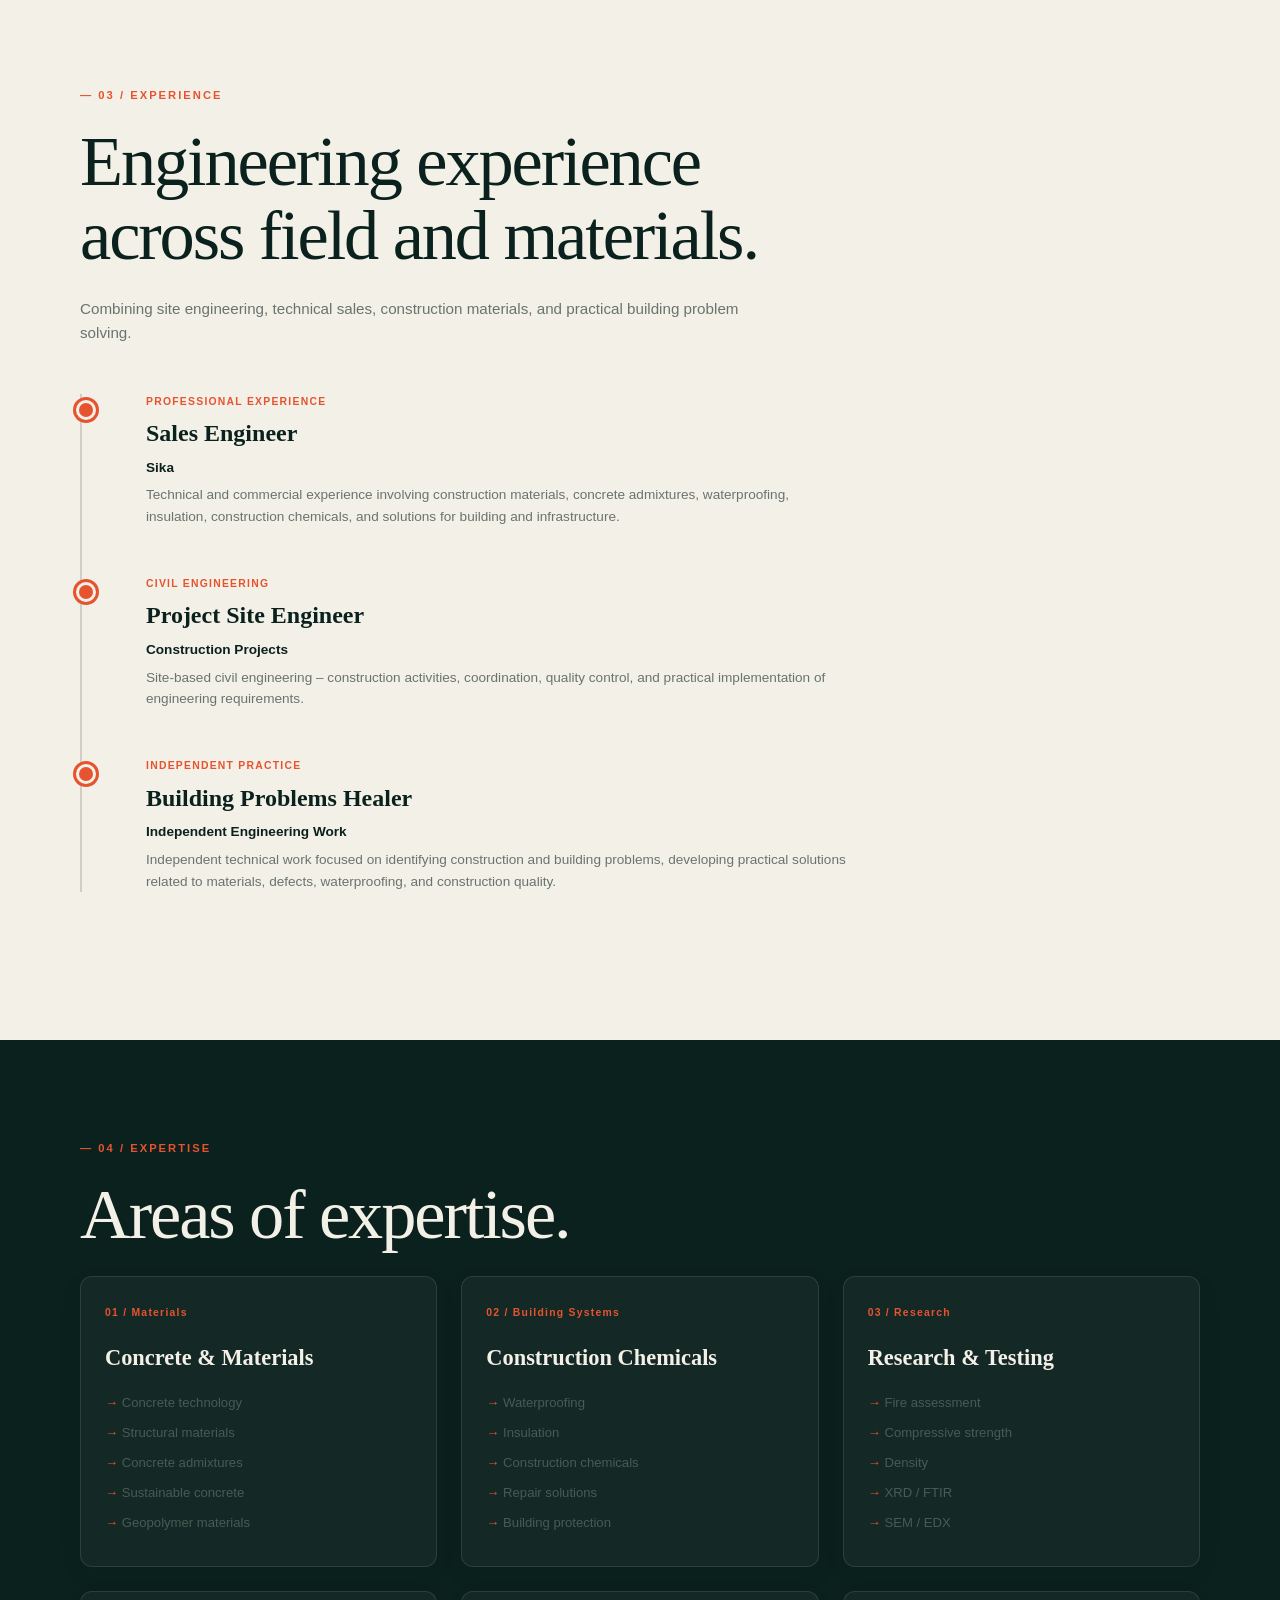
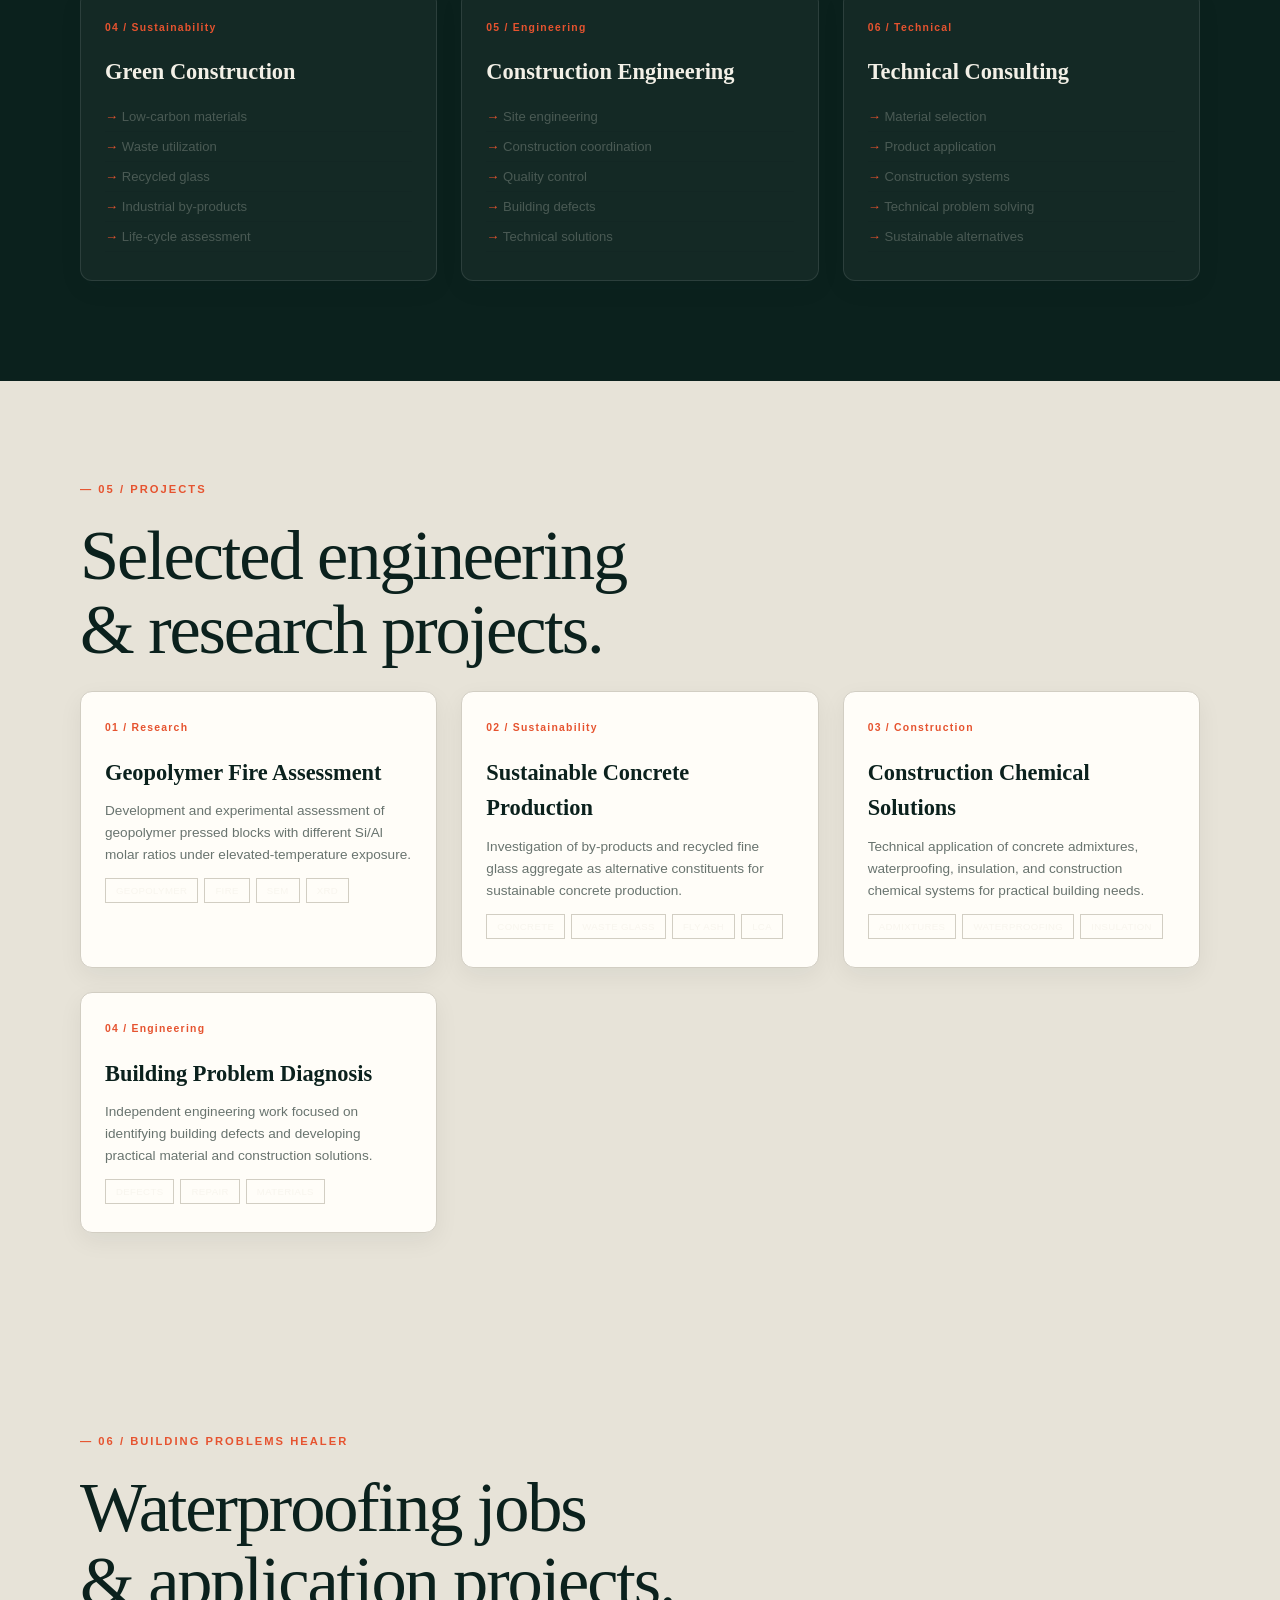
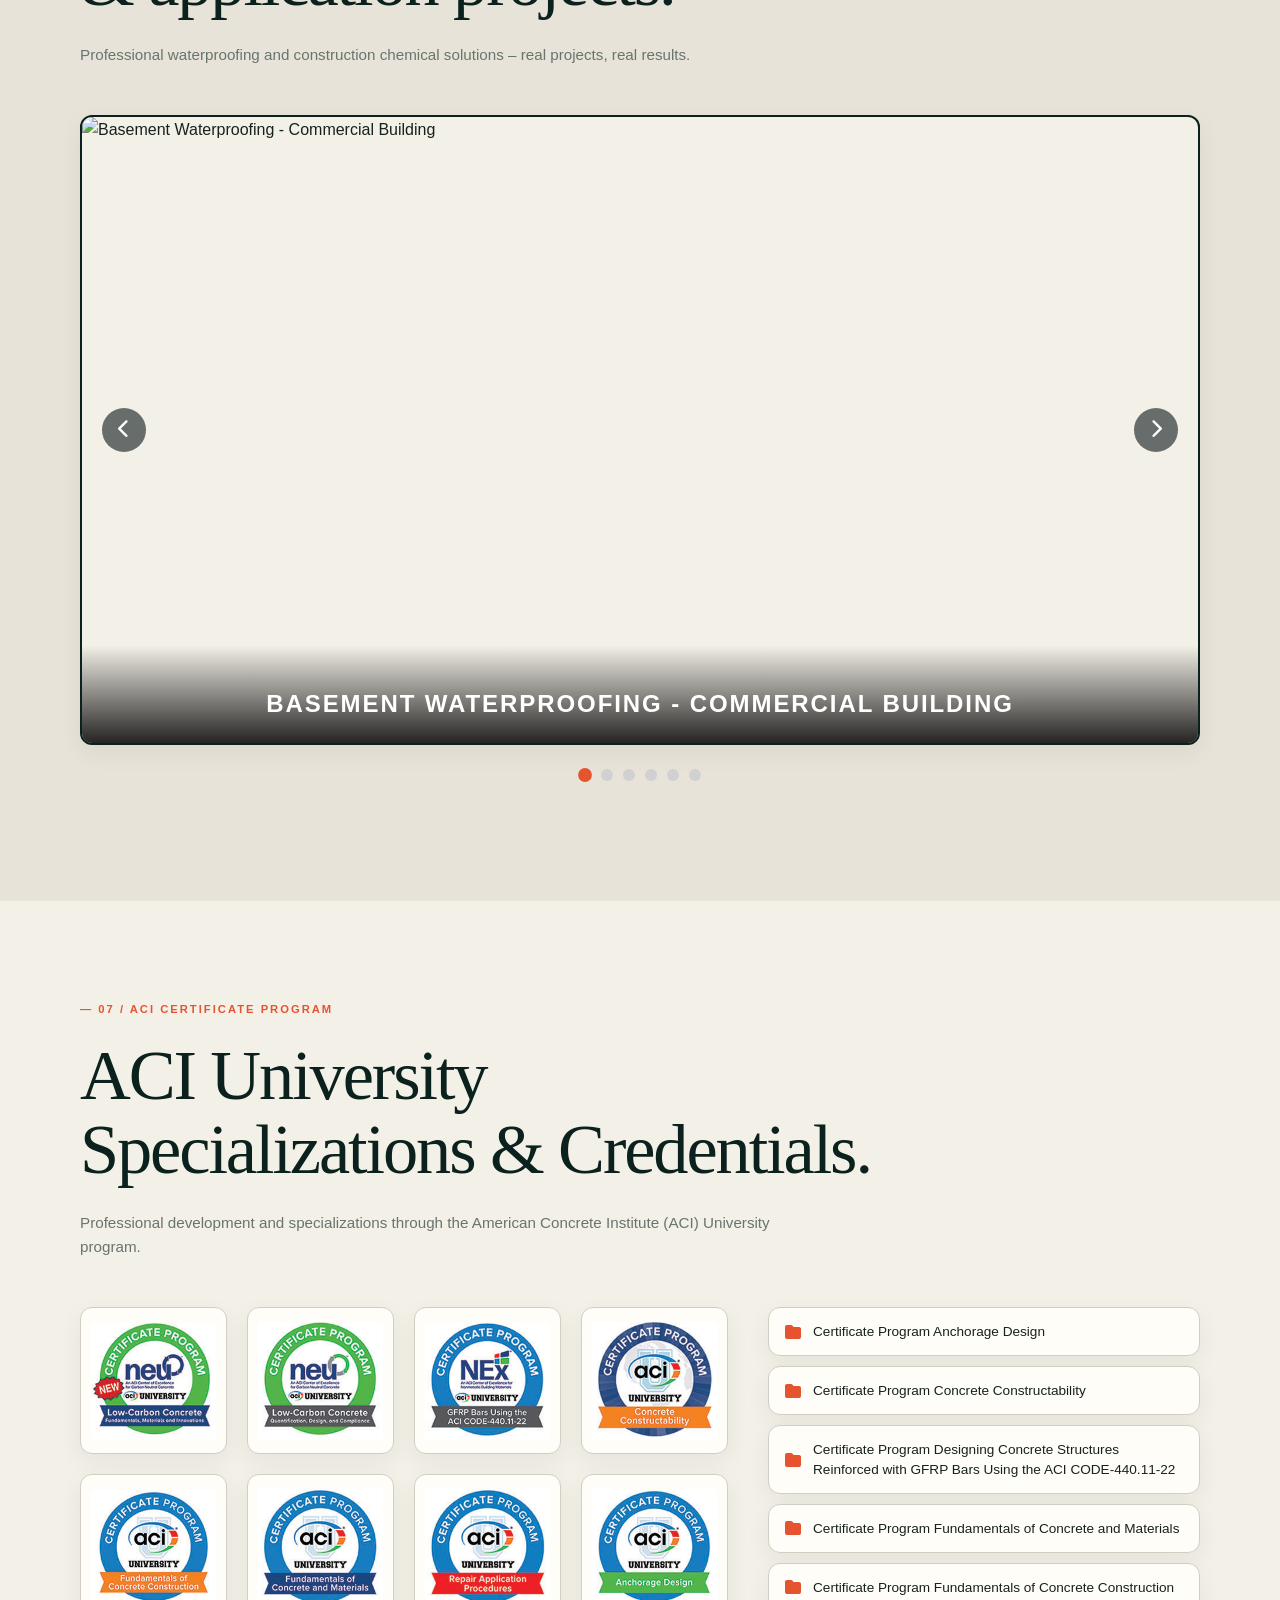
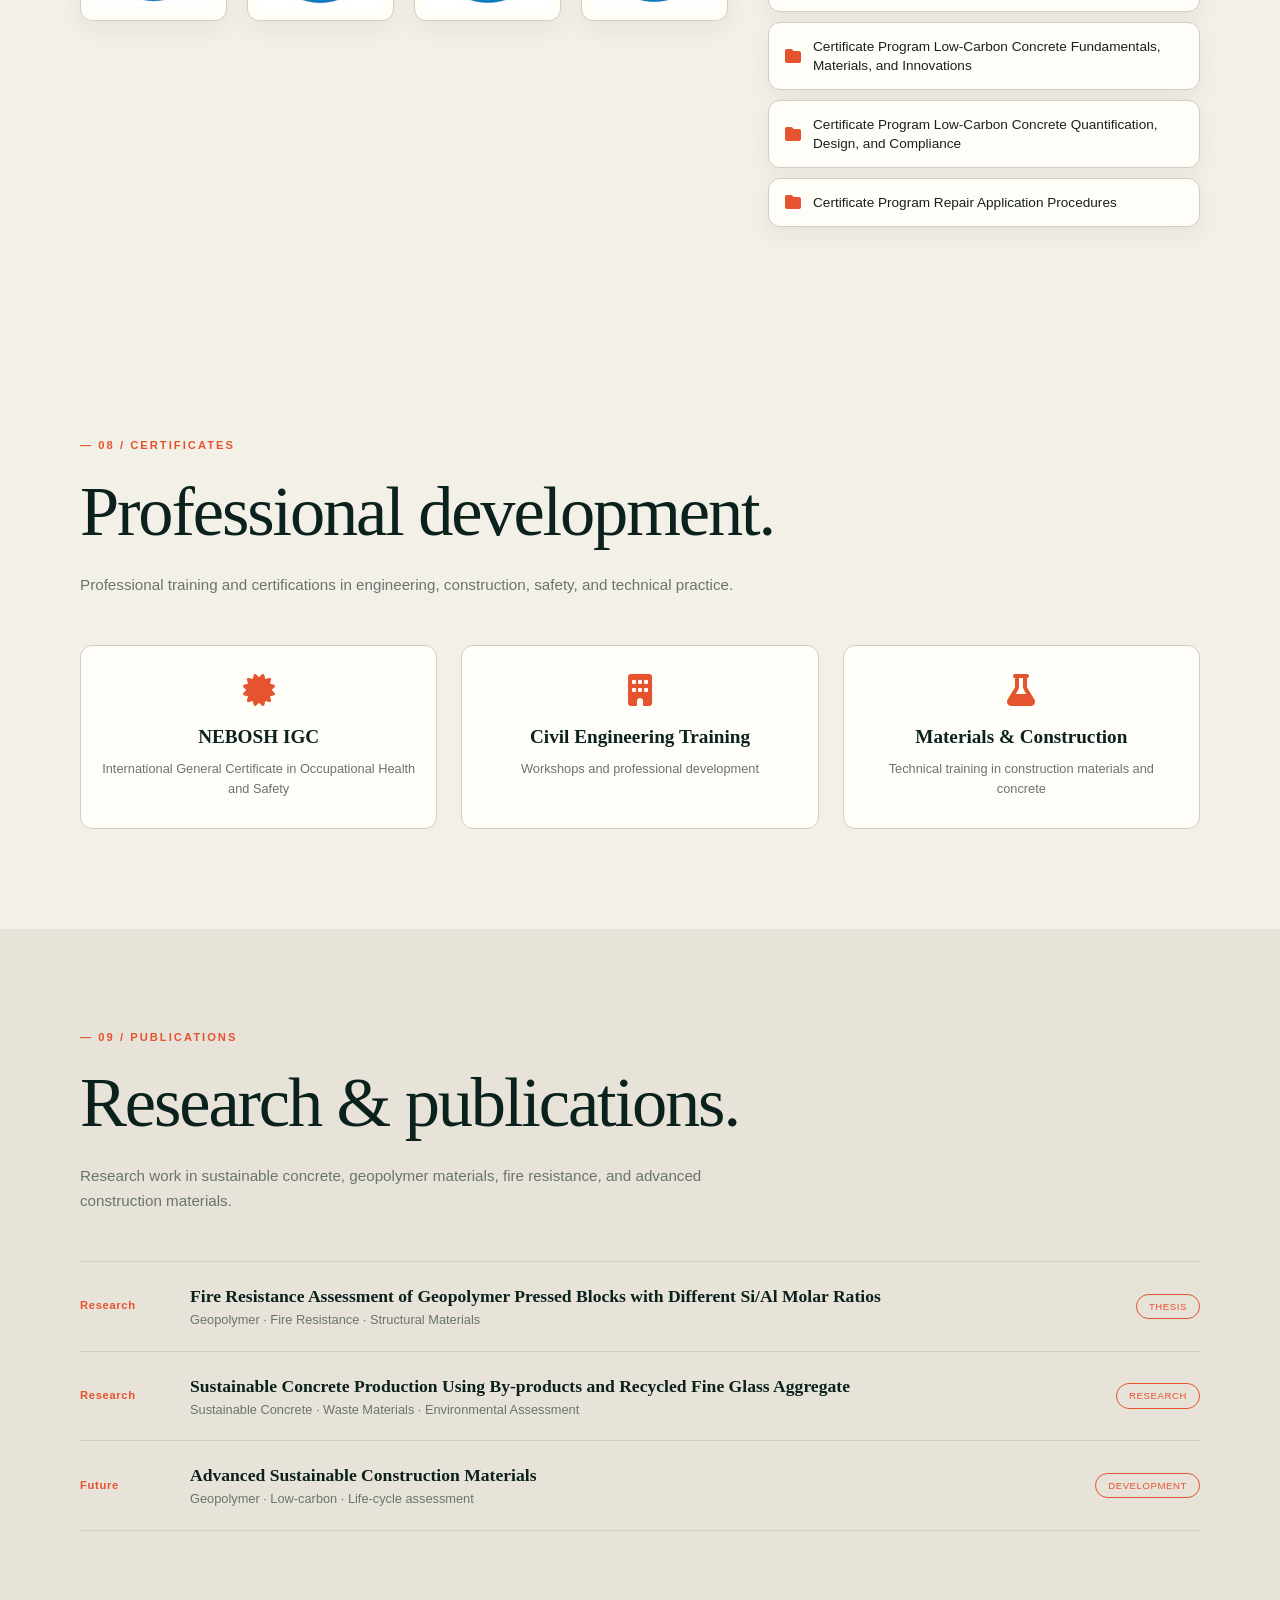
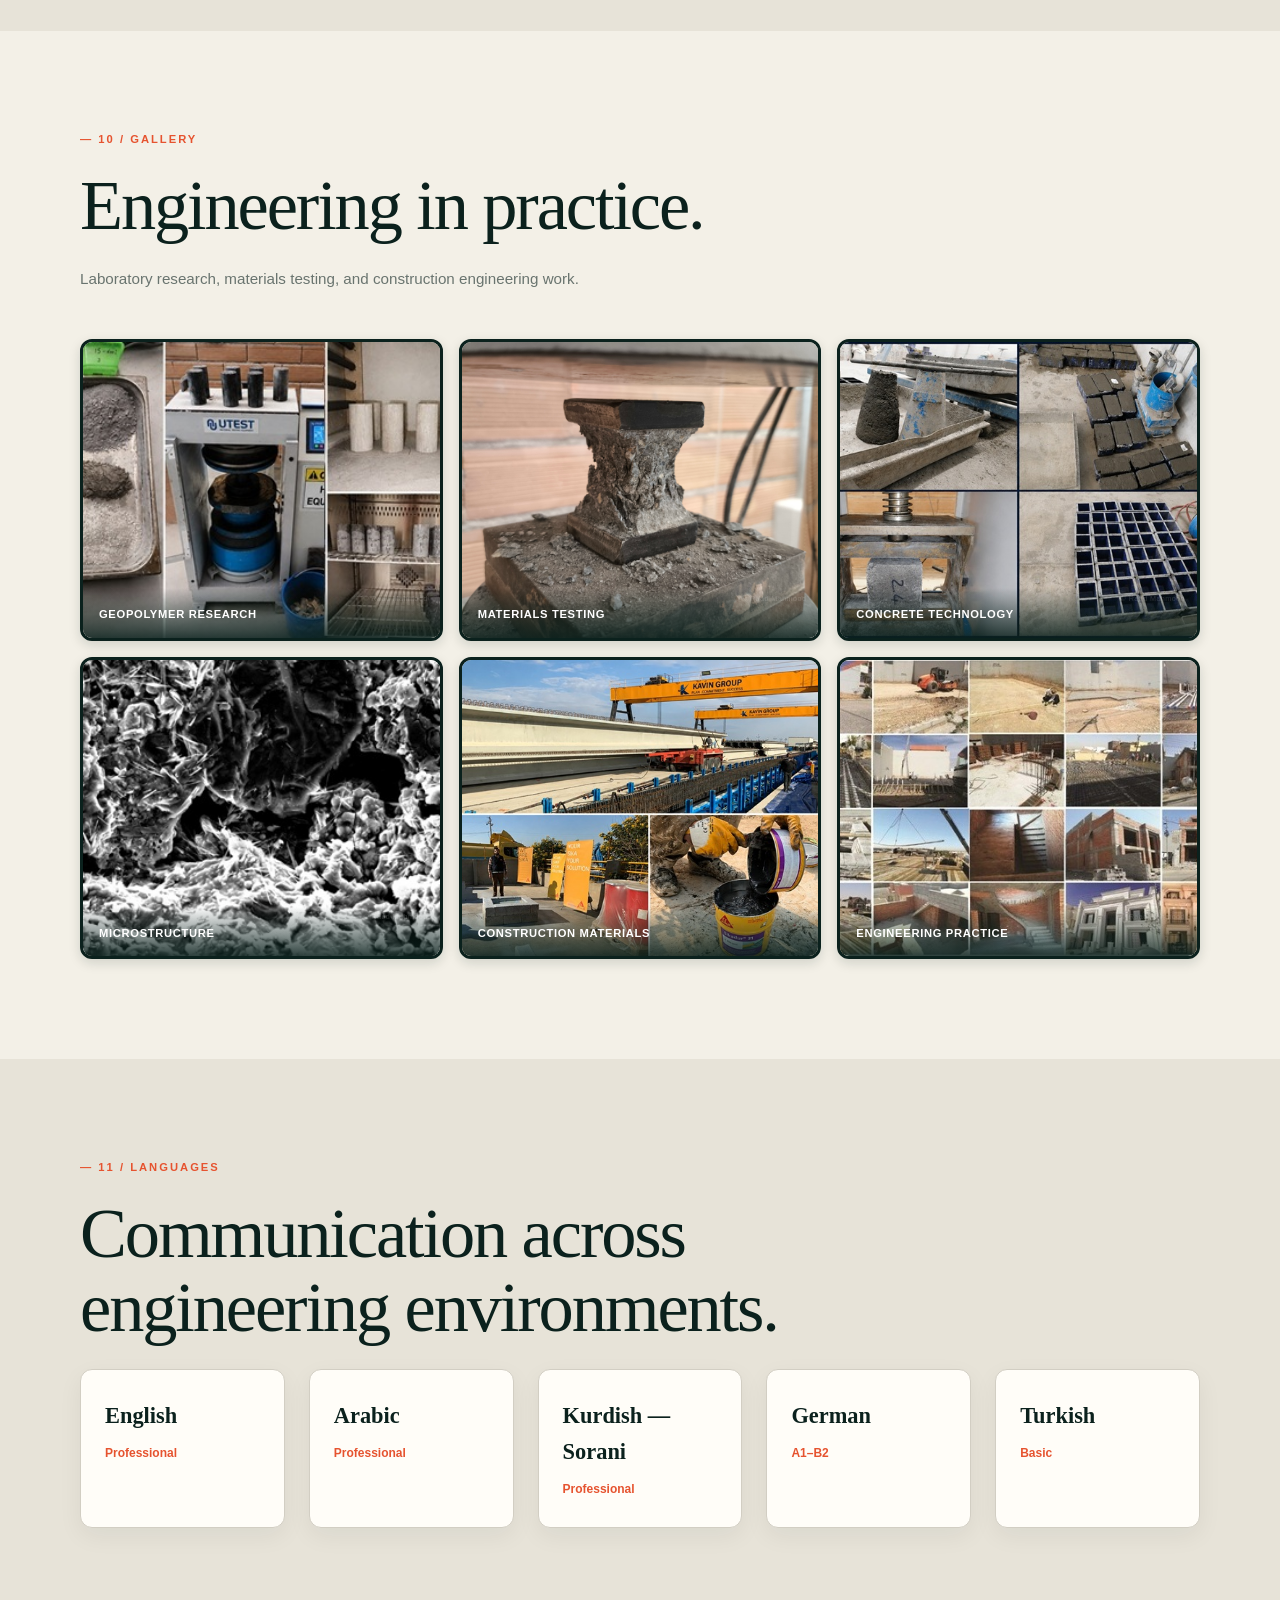
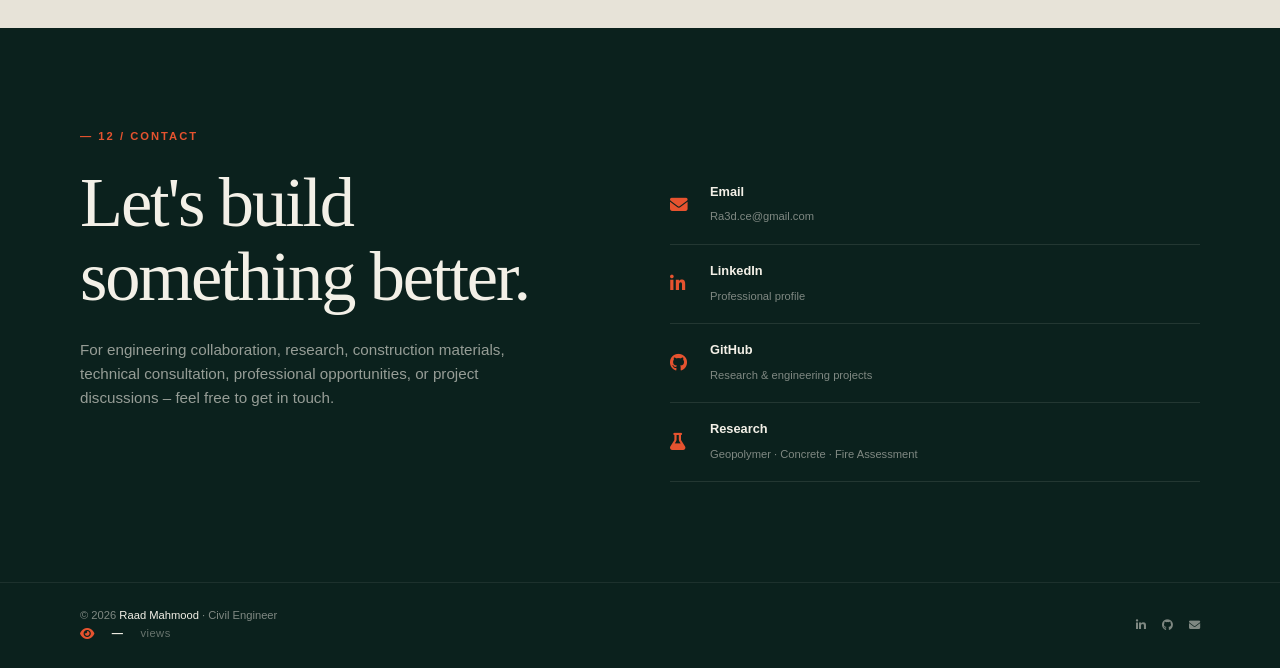
==== commit c5824e42: "Update index.html" ====
--- a/index.html
+++ b/index.html
@@ -116,6 +116,7 @@
             align-items: center;
             justify-content: space-between;
         }
+        /* ===== HEADER BRAND ===== */
         .logo {
             display: flex;
             align-items: center;
@@ -126,6 +127,7 @@
             font-weight: 700;
             color: var(--green);
         }
+
         .logo-mark {
             width: 34px;
             height: 34px;
@@ -142,6 +144,7 @@
             position: relative;
             overflow: hidden;
         }
+
         .logo-mark::after {
             content: "";
             position: absolute;
@@ -152,11 +155,13 @@
             bottom: 6px;
             transform: rotate(-45deg);
         }
+
         .logo-text {
             display: block;
             min-width: 0;
             line-height: 1.15;
         }
+
         .logo-name {
             font-family: "Century Gothic", "Trebuchet MS", Arial, sans-serif;
             font-size: 1.02rem;
@@ -164,6 +169,7 @@
             letter-spacing: -0.035em;
             white-space: nowrap;
         }
+
         .logo-role {
             display: block;
             margin-top: 2px;
@@ -174,6 +180,19 @@
             font-weight: 600;
             white-space: nowrap;
         }
+
+        /* ===== MENU BUTTON BASE STYLING (Prevents browser quirks) ===== */
+        .menu-btn {
+            display: none;
+            background: none;
+            border: none;
+            font-size: 1.3rem;
+            color: var(--green);
+            cursor: pointer;
+            padding: 5px;
+            margin-right: -5px;
+        }
+
         .nav-links {
             display: flex;
             align-items: center;
@@ -182,6 +201,7 @@
             flex: 1;
             min-width: 0;
         }
+
         .nav-links a {
             font-size: 0.66rem;
             font-weight: 700;
@@ -193,23 +213,53 @@
             transition: color 0.2s, border-color 0.2s;
             white-space: nowrap;
         }
+
         .nav-links a:hover,
         .nav-links a.active {
             color: var(--orange);
             border-bottom-color: var(--orange);
         }
 
-        @media (max-width: 1100px) and (min-width: 921px) {
+        @media (max-width: 1200px) and (min-width: 1101px) {
             .logo {
                 flex-basis: 185px;
                 width: 185px;
             }
             .nav-links {
-                gap: 13px;
+                gap: 12px;
             }
             .nav-links a {
-                font-size: 0.60rem;
+                font-size: 0.58rem;
                 letter-spacing: 0.045em;
+            }
+        }
+
+        /* ===== RESPONSIVE HEADER (Moved up to 1100px to prevent overlap on all browsers) ===== */
+        @media (max-width: 1100px) {
+            .logo {
+                flex-basis: auto;
+                width: auto;
+                transform: translateX(-4px);
+            }
+            .nav-links {
+                display: none;
+                position: absolute;
+                top: 72px;
+                left: 20px;
+                right: 20px;
+                flex-direction: column;
+                background: var(--cream);
+                padding: 20px;
+                border: 1px solid var(--line);
+                border-radius: var(--radius);
+                box-shadow: var(--shadow);
+                gap: 10px;
+            }
+            .nav-links.show {
+                display: flex;
+            }
+            .menu-btn {
+                display: block;
             }
         }
 
@@ -1012,25 +1062,6 @@
                 grid-template-columns: 1fr;
                 gap: 6px;
             }
-            .nav-links {
-                display: none;
-                position: absolute;
-                top: 72px;
-                left: 20px;
-                right: 20px;
-                flex-direction: column;
-                background: var(--cream);
-                padding: 20px;
-                border: 1px solid var(--line);
-                border-radius: var(--radius);
-                box-shadow: var(--shadow);
-            }
-            .nav-links.show {
-                display: flex;
-            }
-            .menu-btn {
-                display: block;
-            }
             .footer-inner {
                 flex-direction: column;
                 text-align: center;
@@ -1127,7 +1158,7 @@
                 <div class="logo-mark">RM</div>
                 <div class="logo-text">
                     <div class="logo-name">Raad Mahmood</div>
-                    <span class="logo-role">Civil Engineer · Materials</span>
+                    <span class="logo-role">MSc Civil Engineer</span>
                 </div>
             </a>
             <button class="menu-btn" onclick="toggleMenu()"><i class="fas fa-bars"></i></button>
@@ -1362,16 +1393,15 @@
             <div class="aci-grid">
                 <div class="aci-badges">
                     <div class="badge-grid">
-                        <!-- Place your 8 ACI certificate images here. 
-                             Rename your images to aci-1.jpg, aci-2.jpg, ... aci-8.jpg for easy mapping -->
-                        <img src="images/aci/aci-1.jpg" alt="Low-Carbon Concrete Fundamentals" />
-                        <img src="images/aci/aci-2.jpg" alt="Low-Carbon Concrete Quantification" />
-                        <img src="images/aci/aci-3.jpg" alt="GFRP Bars Design" />
-                        <img src="images/aci/aci-4.jpg" alt="Concrete Constructability" />
-                        <img src="images/aci/aci-5.jpg" alt="Fundamentals of Concrete and Materials" />
-                        <img src="images/aci/aci-6.jpg" alt="Fundamentals of Concrete Construction" />
-                        <img src="images/aci/aci-7.jpg" alt="Repair Application Procedures" />
-                        <img src="images/aci/aci-8.jpg" alt="Anchorage Design" />
+                        <!-- Updated extensions to .png to match your uploaded files -->
+                        <img src="images/aci/aci-1.png" alt="Low-Carbon Concrete Fundamentals" />
+                        <img src="images/aci/aci-2.png" alt="Low-Carbon Concrete Quantification" />
+                        <img src="images/aci/aci-3.png" alt="GFRP Bars Design" />
+                        <img src="images/aci/aci-4.png" alt="Concrete Constructability" />
+                        <img src="images/aci/aci-5.png" alt="Fundamentals of Concrete and Materials" />
+                        <img src="images/aci/aci-6.png" alt="Fundamentals of Concrete Construction" />
+                        <img src="images/aci/aci-7.png" alt="Repair Application Procedures" />
+                        <img src="images/aci/aci-8.png" alt="Anchorage Design" />
                     </div>
                 </div>
                 <div class="aci-list">
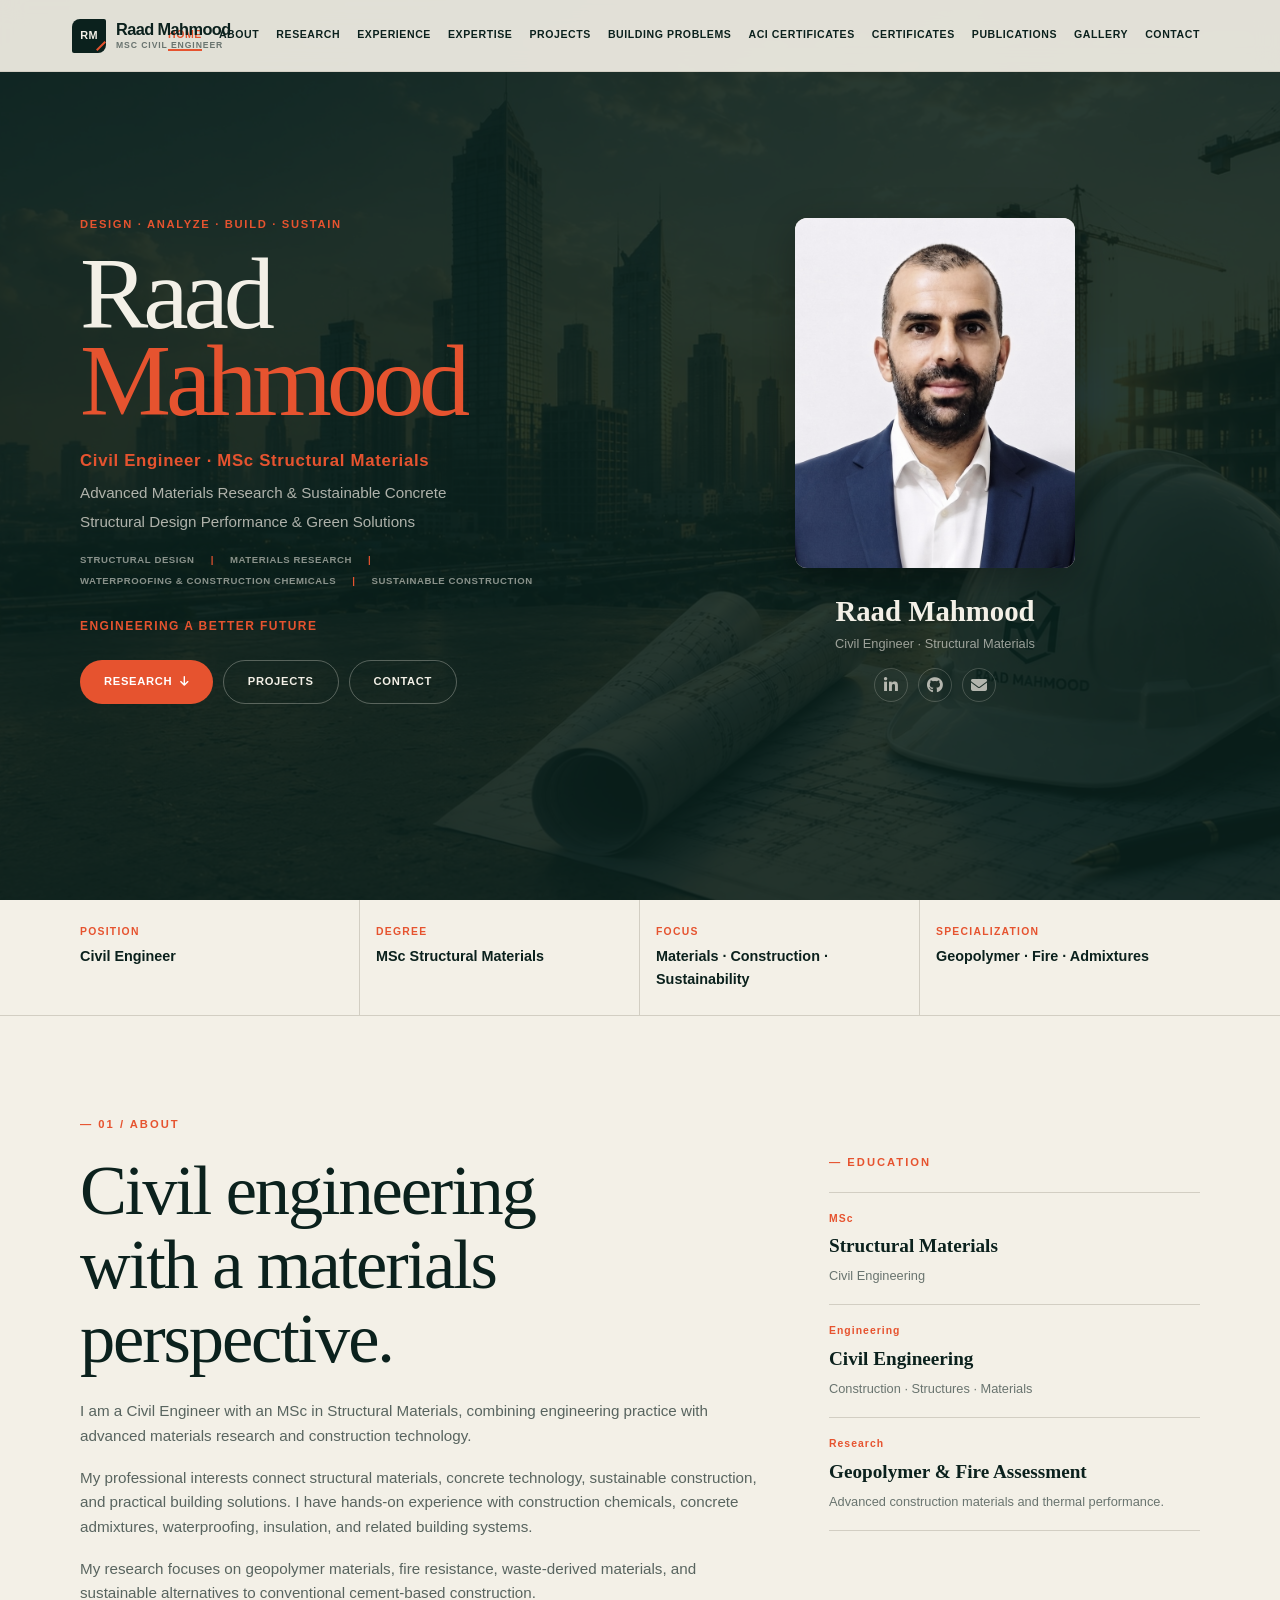
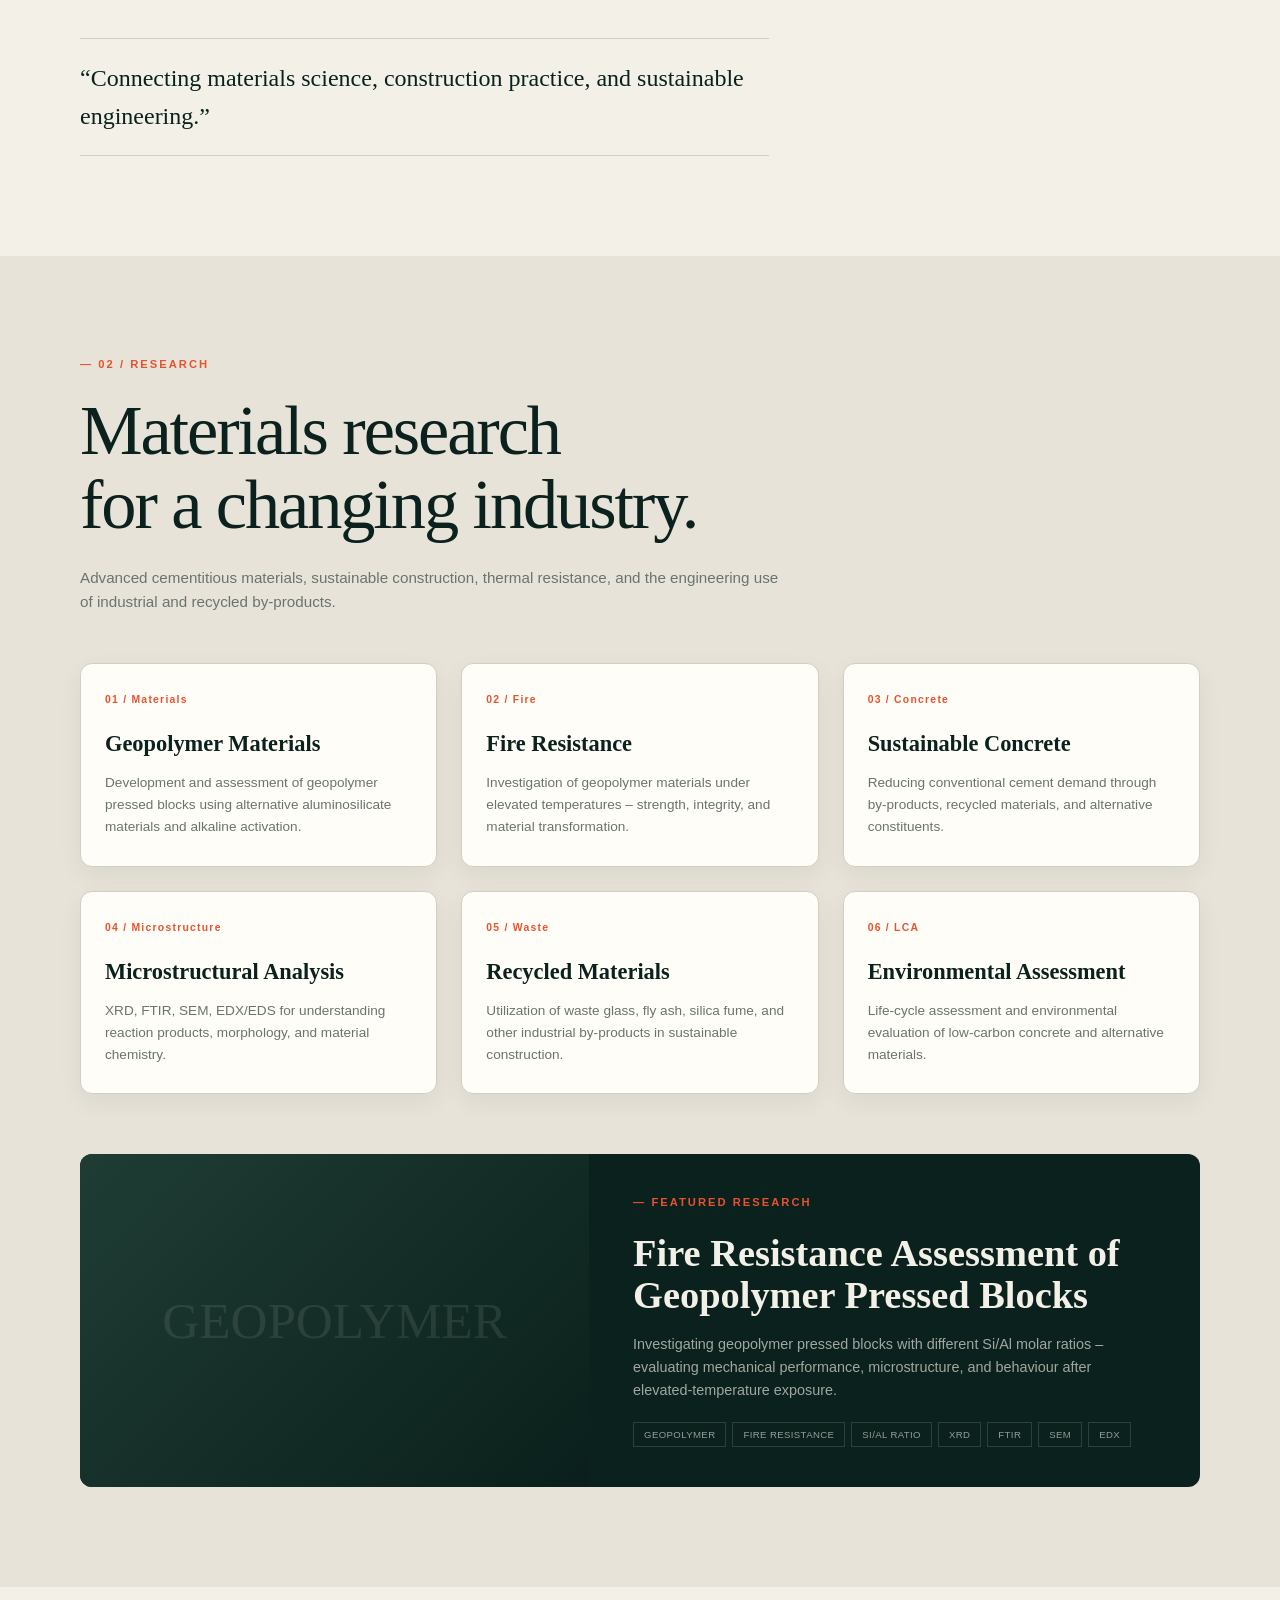
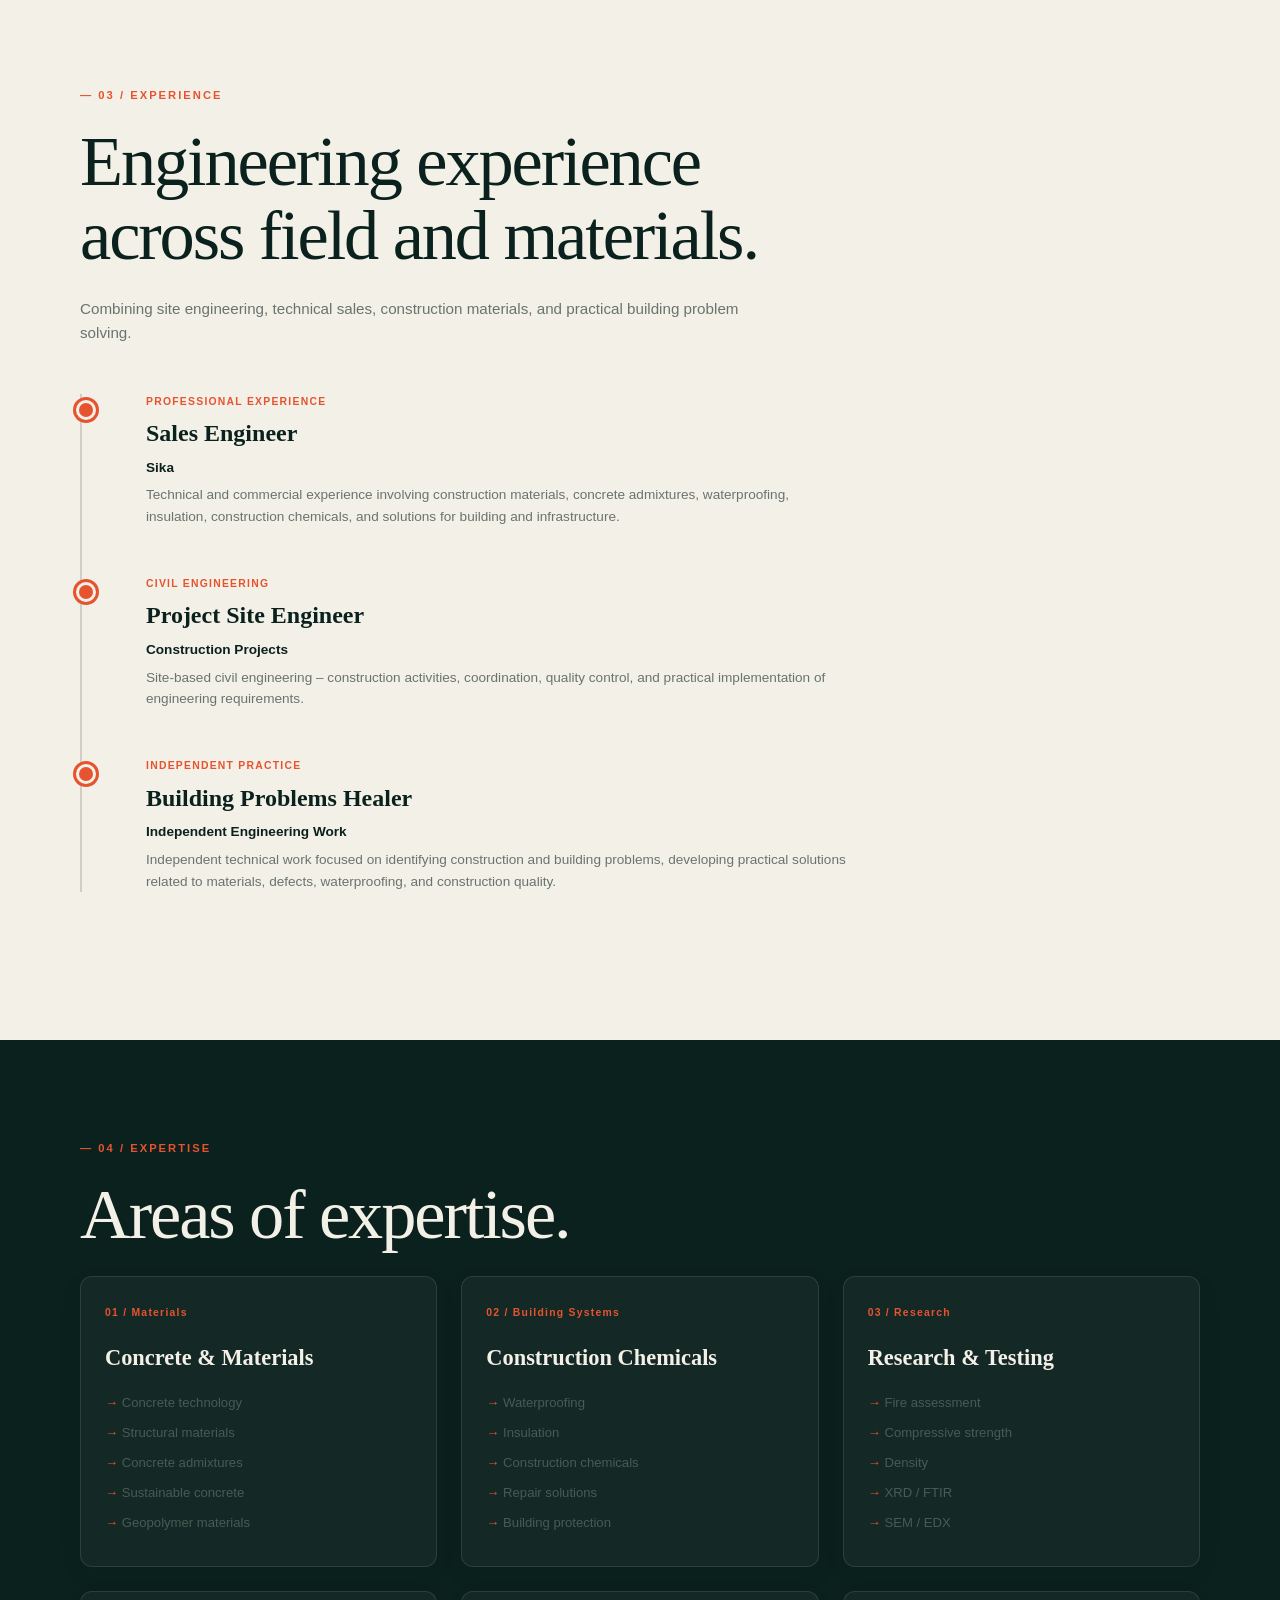
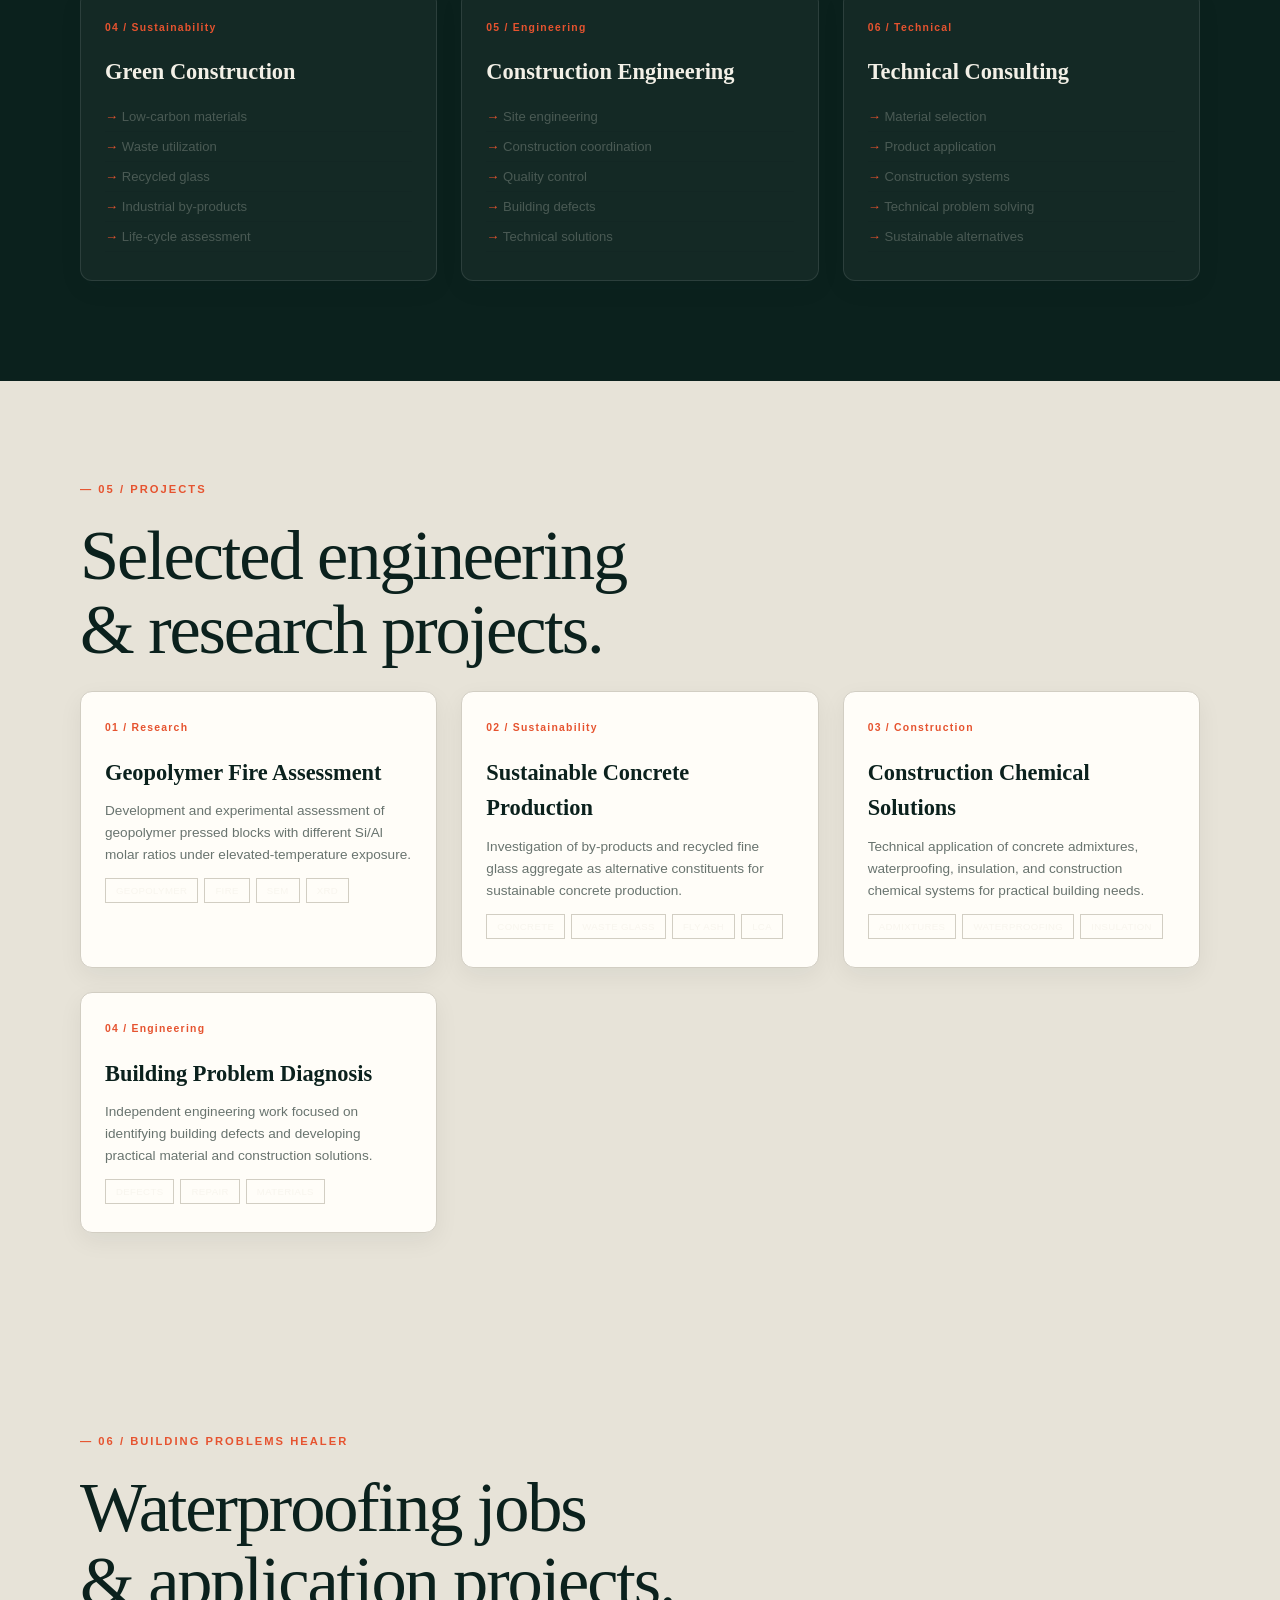
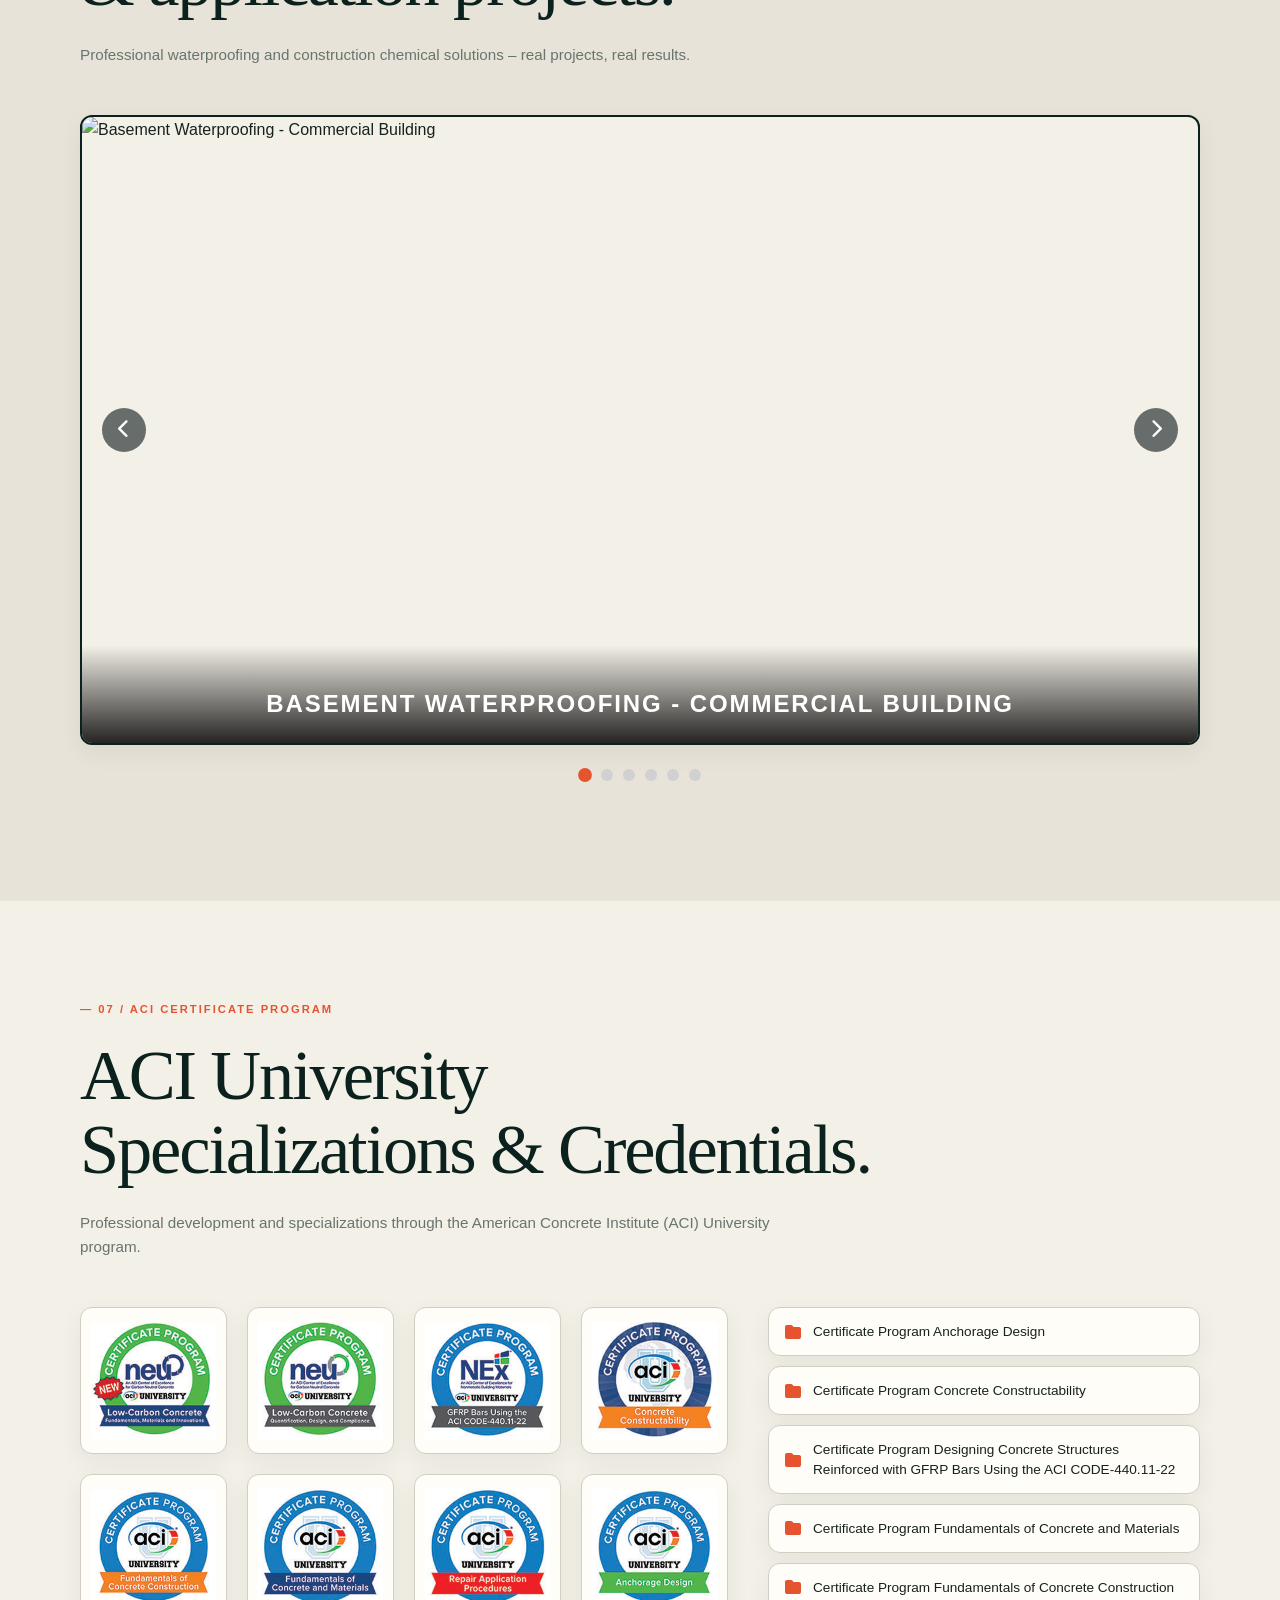
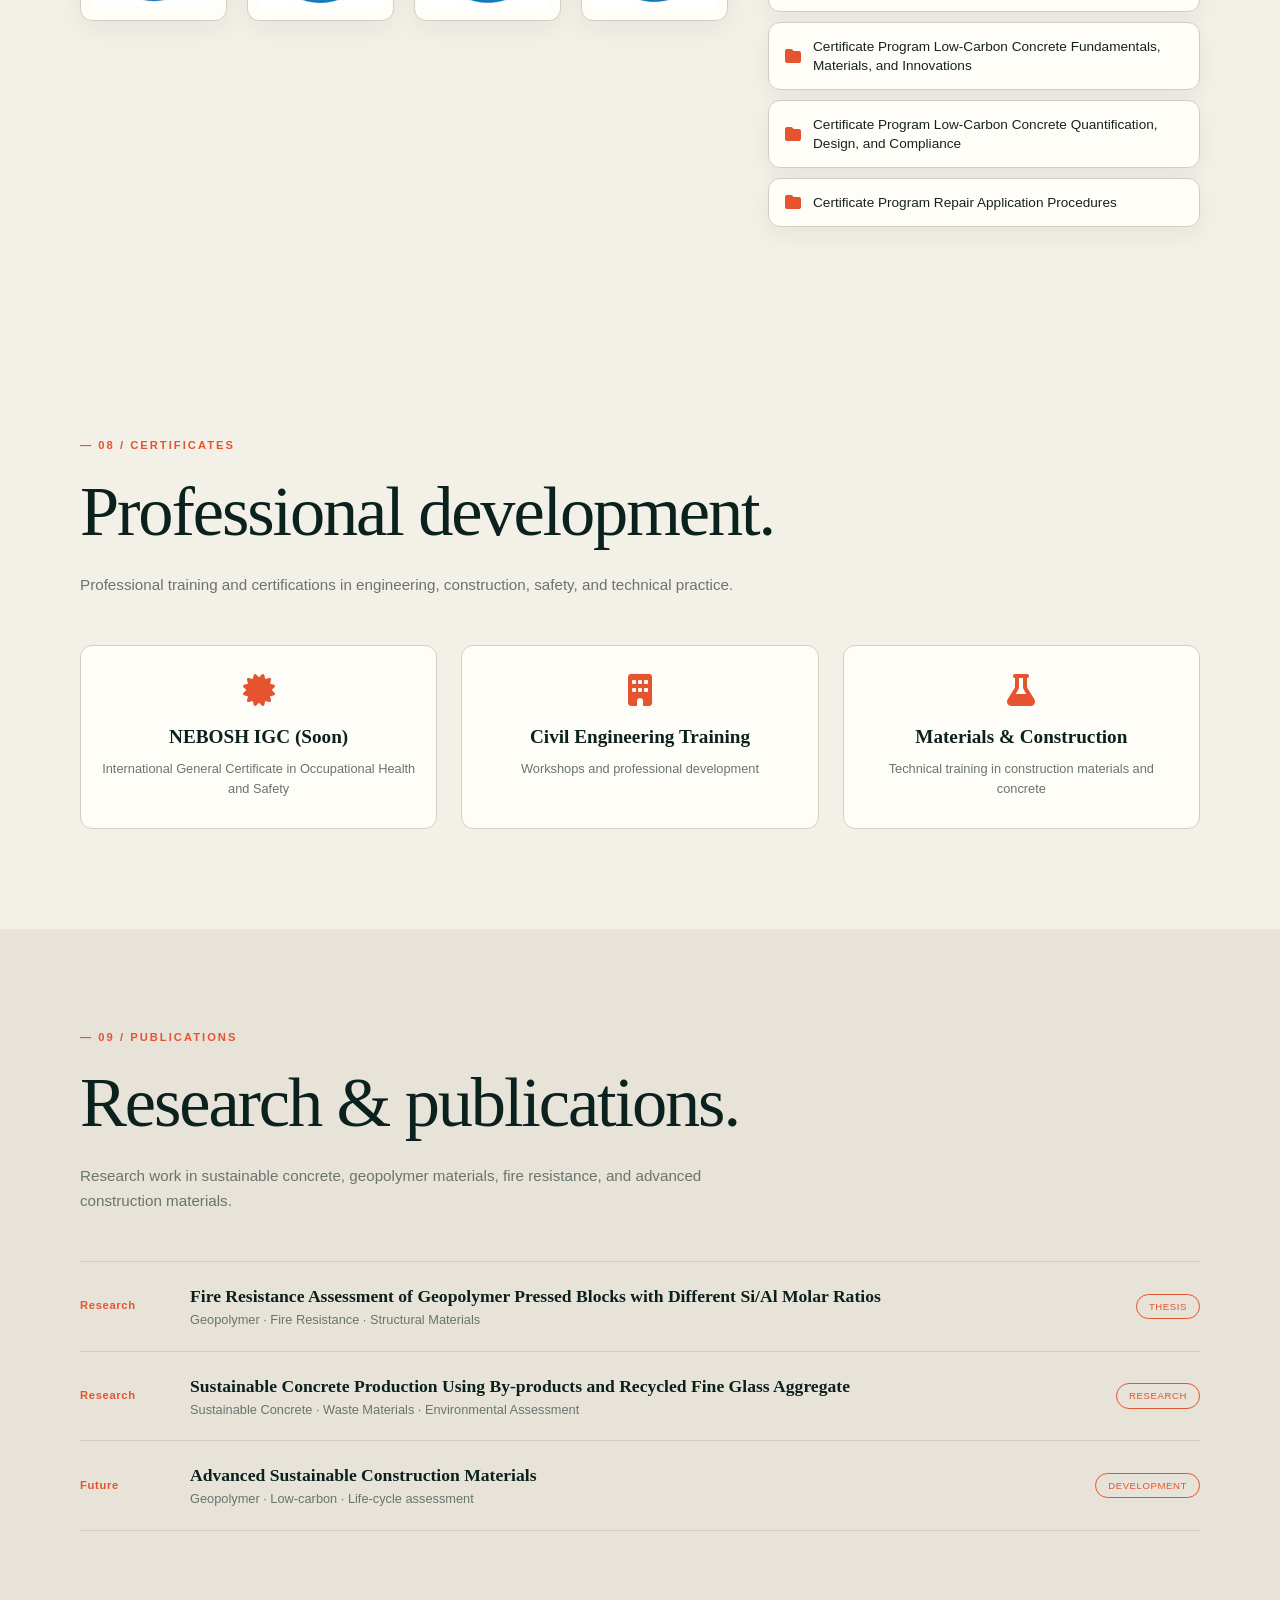
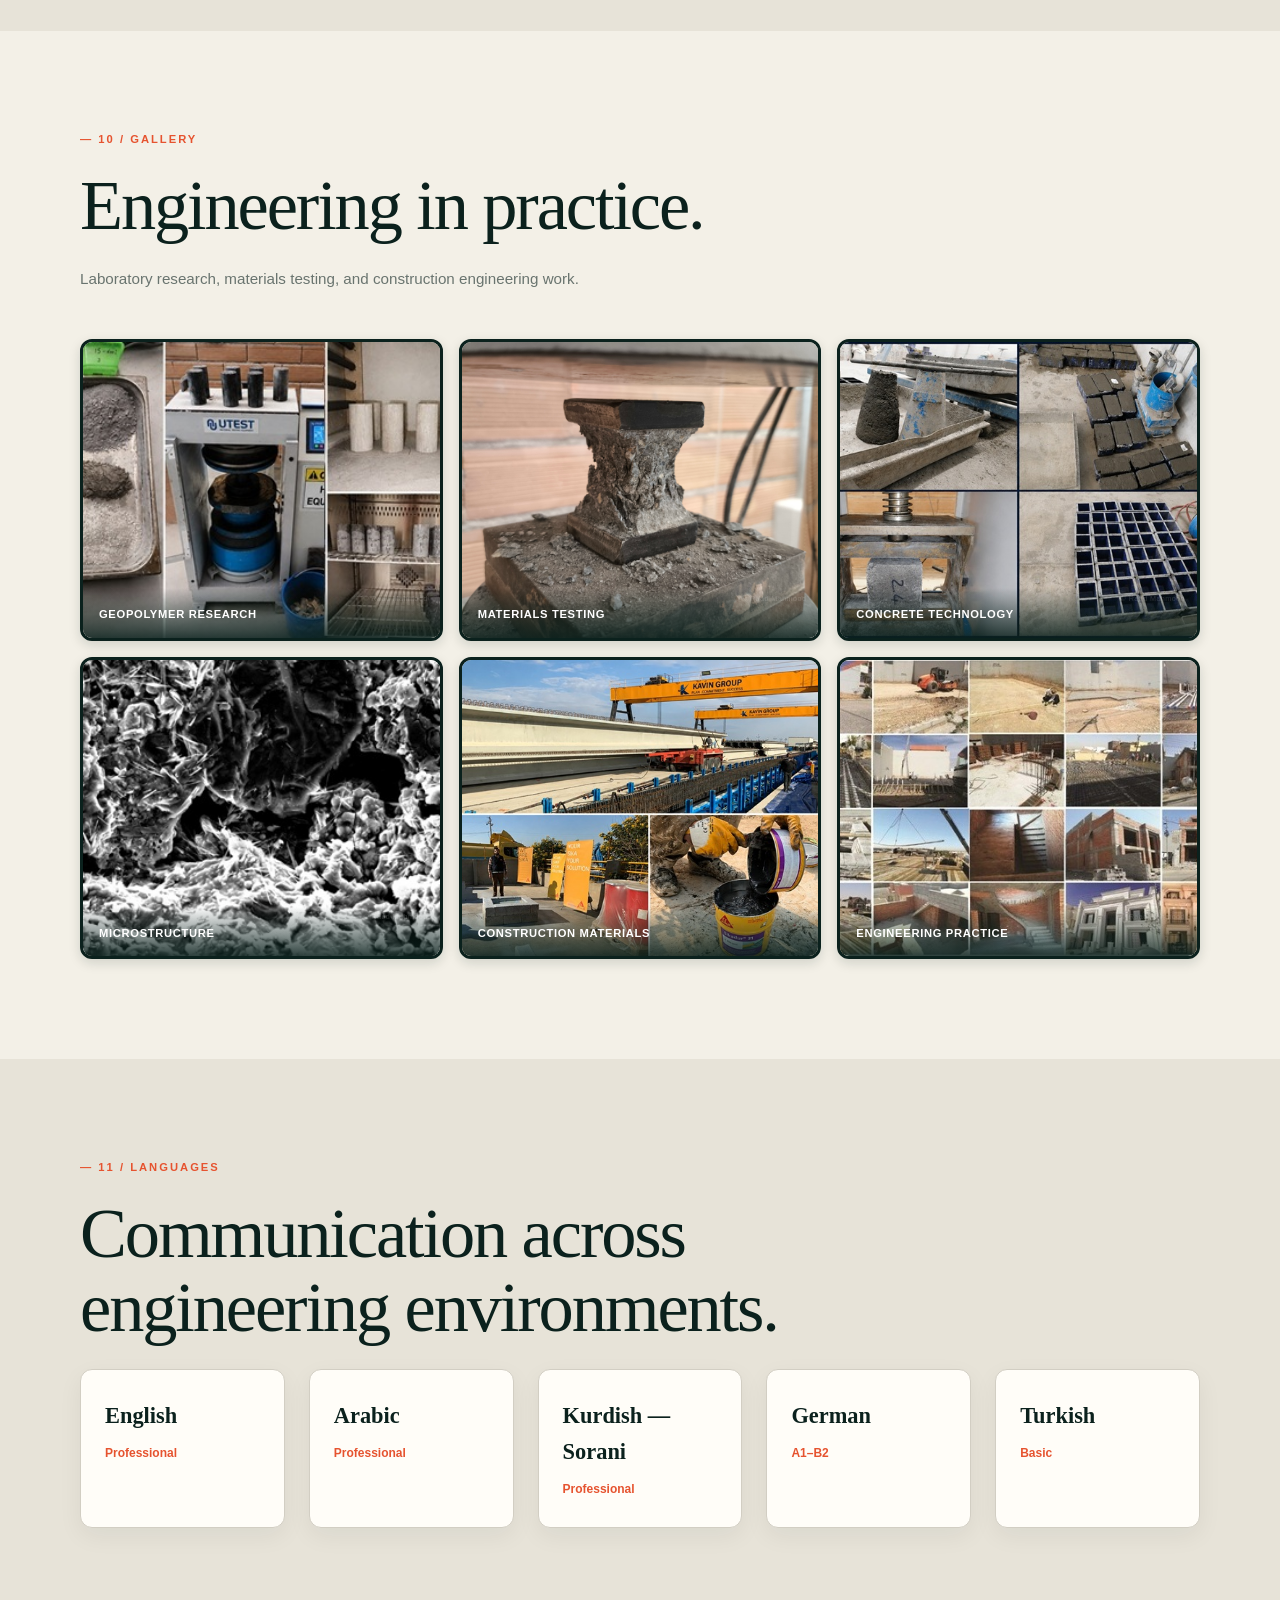
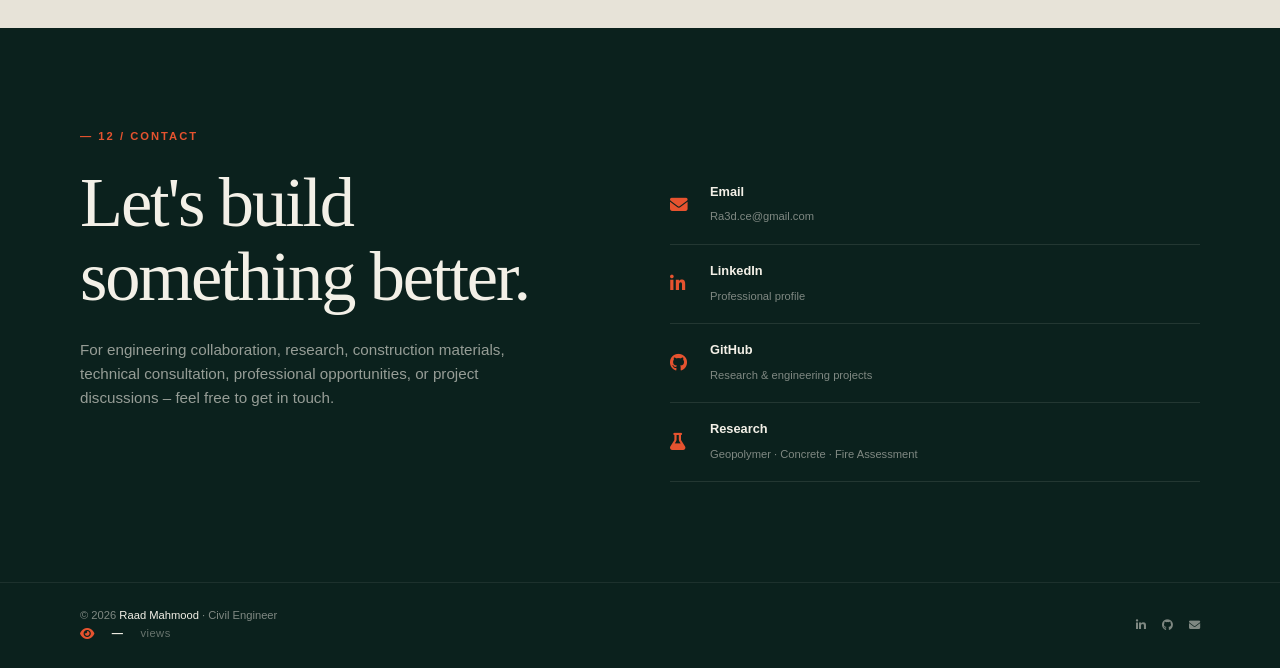
==== commit 13a55b98: "Update index.html" ====
--- a/index.html
+++ b/index.html
@@ -7,12 +7,14 @@
     <meta name="description" content="Raad Mahmood – Civil Engineer, MSc Structural Materials, specialising in geopolymer fire assessment, concrete admixtures, waterproofing, insulation, construction chemicals, and sustainable concrete." />
     <link rel="stylesheet" href="https://cdnjs.cloudflare.com/ajax/libs/font-awesome/6.5.2/css/all.min.css" />
 
-    <!-- ===== FAVICON ===== -->
-    <link rel="apple-touch-icon" sizes="180x180" href="/apple-touch-icon.png">
-    <link rel="icon" type="image/png" sizes="32x32" href="/favicon-32x32.png">
-    <link rel="icon" type="image/png" sizes="16x16" href="/favicon-16x16.png">
+    <!-- ===== FAVICON (Updated for SVG in /images/) ===== -->
+    <link rel="icon" type="image/svg+xml" href="images/favicon.svg">
+    <!-- Standard fallbacks -->
+    <link rel="icon" type="image/png" sizes="32x32" href="images/favicon-32x32.png">
+    <link rel="icon" type="image/png" sizes="16x16" href="images/favicon-16x16.png">
+    <link rel="apple-touch-icon" sizes="180x180" href="images/apple-touch-icon.png">
     <link rel="manifest" href="/site.webmanifest">
-    <link rel="mask-icon" href="/safari-pinned-tab.svg" color="#0b211d">
+    <link rel="mask-icon" href="images/safari-pinned-tab.svg" color="#0b211d">
     <meta name="theme-color" content="#0b211d">
 
     <style>
@@ -1427,7 +1429,7 @@
             <h2 class="section-title">Professional development.</h2>
             <p class="section-description">Professional training and certifications in engineering, construction, safety, and technical practice.</p>
             <div class="cert-grid">
-                <div class="cert-item reveal"><i class="fas fa-certificate"></i><h4>NEBOSH IGC</h4><p>International General Certificate in Occupational Health and Safety</p></div>
+                <div class="cert-item reveal"><i class="fas fa-certificate"></i><h4>NEBOSH IGC (Soon)</h4><p>International General Certificate in Occupational Health and Safety</p></div>
                 <div class="cert-item reveal"><i class="fas fa-building"></i><h4>Civil Engineering Training</h4><p>Workshops and professional development</p></div>
                 <div class="cert-item reveal"><i class="fas fa-flask"></i><h4>Materials &amp; Construction</h4><p>Technical training in construction materials and concrete</p></div>
             </div>
